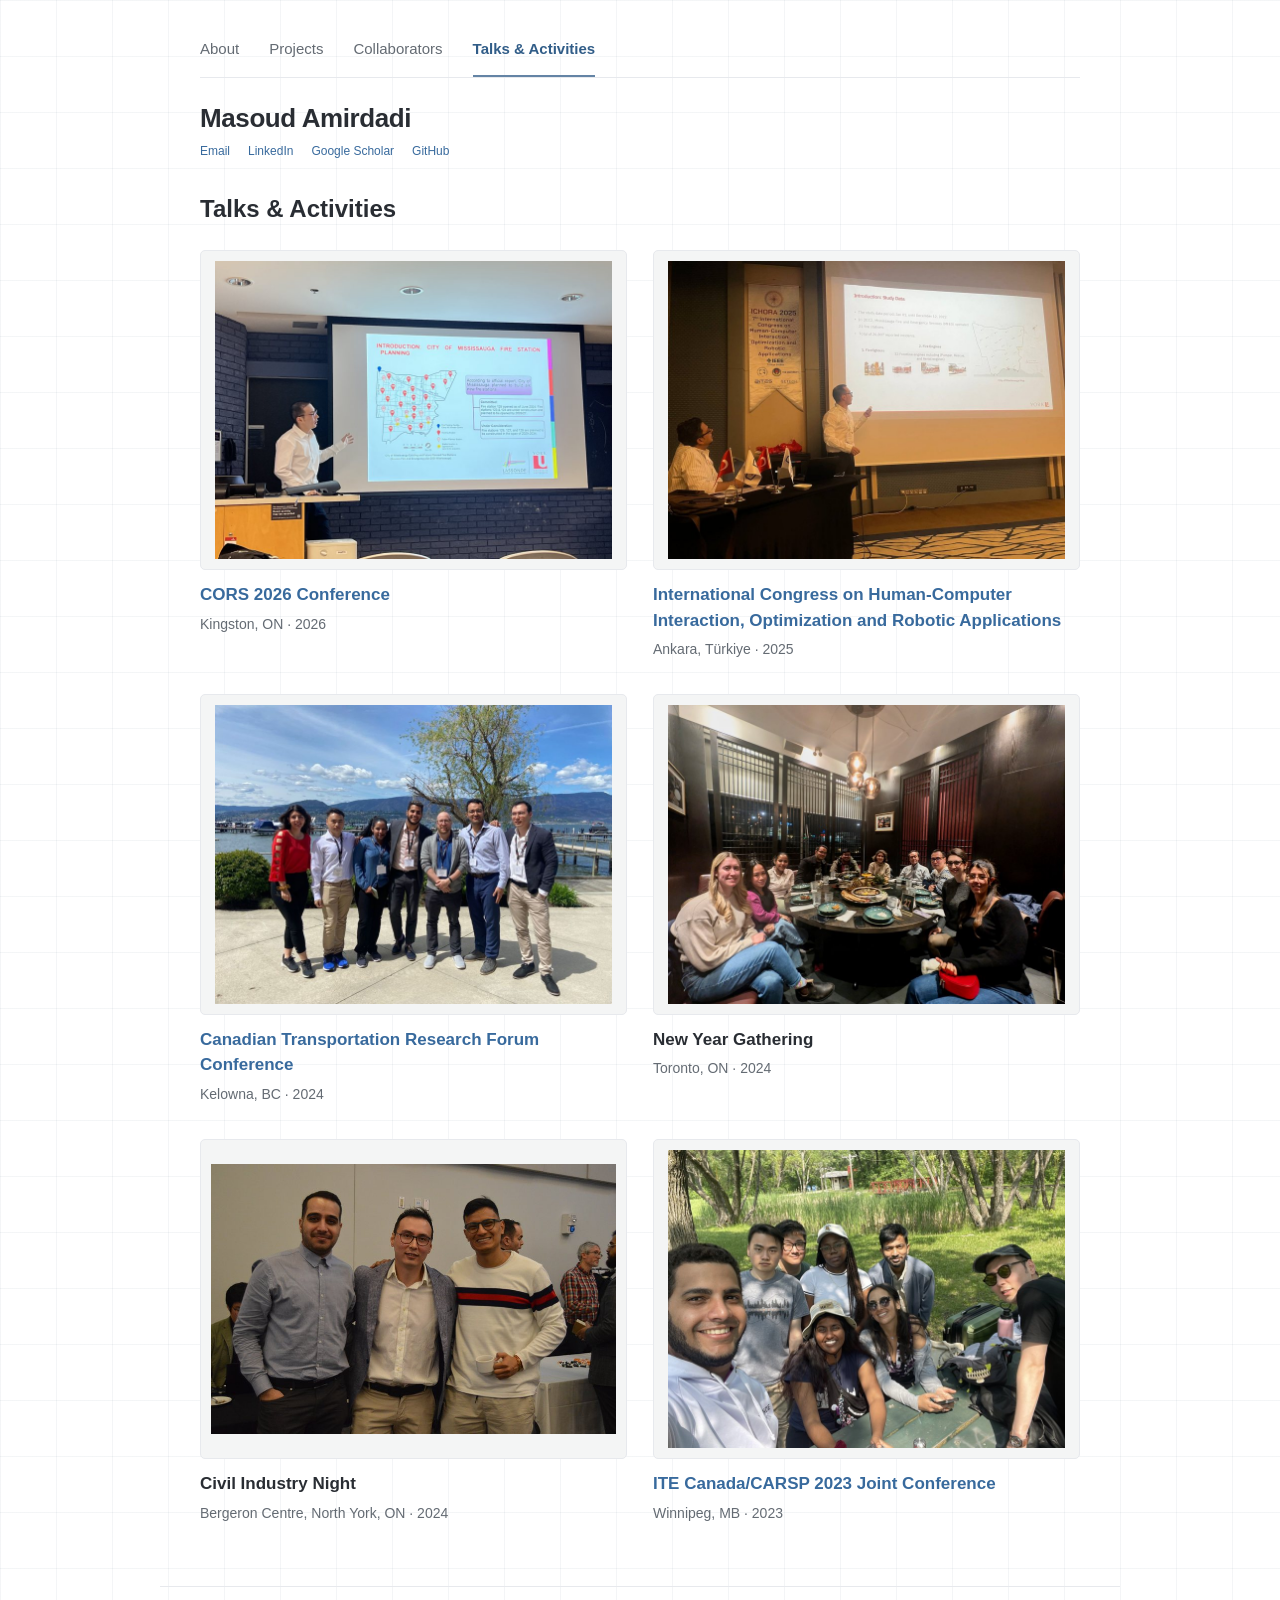
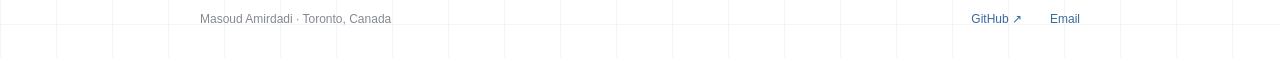
==== activities.html @ 8526d879 "Link CORS and ICHORA activities to conference websites" ====
<!doctype html><html lang="en"><head><meta charset="utf-8"><meta name="viewport" content="width=device-width, initial-scale=1"><meta name="description" content="Masoud Amirdadi's research in operations research and transportation."><title>Talks &amp; Activities | Masoud Amirdadi</title><link rel="icon" href="assets/favicon.svg" type="image/svg+xml"><meta name="theme-color" content="#315d88"><link rel="stylesheet" href="style.css?v=media-2"></head><body class="home subpage"><a class="skip" href="#main">Skip to content</a><main id="main"><nav class="page-tabs" aria-label="Main navigation"><a href="index.html">About</a><a href="projects.html">Projects</a><a href="collaborators.html">Collaborators</a><a href="activities.html" aria-current="page">Talks &amp; Activities</a></nav><section class="profile"><div class="profile-details"><h1>Masoud Amirdadi</h1><div class="profile-links"><a href="mailto:masoud92@yorku.ca">Email</a><a href="https://www.linkedin.com/in/masoud-amirdadi-058742201/">LinkedIn</a><a href="https://scholar.google.com/citations?user=JSS_i_AAAAAJ&amp;hl=en">Google Scholar</a><a href="https://github.com/Masoud-Amirdadi">GitHub</a></div></div></section><section class="activities"><h2>Talks &amp; Activities</h2><div class="activity-grid"><figure class="activity-card"><a class="gallery-photo" href="assets/activities/cors-2026.jpg" data-caption="CORS 2026 Conference · Kingston, ON · 2026" aria-label="Enlarge photo: CORS 2026 Conference · Kingston, ON · 2026"><img src="assets/activities/cors-2026-thumb.jpg" alt="Presentation on Mississauga fire-station planning at CORS 2026 in Kingston" loading="lazy"></a><figcaption><h3><a href="https://site.pheedloop.com/event/cors2026/home">CORS 2026 Conference</a></h3><p>Kingston, ON · 2026</p></figcaption></figure><figure class="activity-card"><a class="gallery-photo" href="assets/activities/ankara-2025.jpg?v=presentation" data-caption="International Congress on Human-Computer Interaction, Optimization and Robotic Applications · Ankara, Türkiye · 2025" aria-label="Enlarge photo: International Congress on Human-Computer Interaction, Optimization and Robotic Applications · Ankara, Türkiye · 2025"><img src="assets/activities/ankara-2025-thumb.jpg?v=presentation" alt="Presenting fire emergency response research at ICHORA 2025 in Ankara" loading="lazy"></a><figcaption><h3><a href="https://ichoracongress.com/">International Congress on Human-Computer Interaction, Optimization and Robotic Applications</a></h3><p>Ankara, Türkiye · 2025</p></figcaption></figure><figure class="activity-card"><a class="gallery-photo" href="assets/activities/ctrf-2024.jpg" data-caption="Canadian Transportation Research Forum Conference · Kelowna, BC · 2024" aria-label="Enlarge photo: Canadian Transportation Research Forum Conference · Kelowna, BC · 2024"><img src="assets/activities/ctrf-2024-thumb.jpg" alt="Group photograph at Canadian Transportation Research Forum Conference · Kelowna, BC · 2024" loading="lazy"></a><figcaption><h3><a href="https://www.linkedin.com/company/ctrf-grtc/">Canadian Transportation Research Forum Conference</a></h3><p>Kelowna, BC · 2024</p></figcaption></figure><figure class="activity-card"><a class="gallery-photo" href="assets/activities/holiday-2024.jpg" data-caption="New Year Gathering · Toronto, ON · 2024" aria-label="Enlarge photo: New Year Gathering · Toronto, ON · 2024"><img src="assets/activities/holiday-2024-thumb.jpg" alt="Group photograph at New Year Gathering · Toronto, ON · 2024" loading="lazy"></a><figcaption><h3>New Year Gathering</h3><p>Toronto, ON · 2024</p></figcaption></figure><figure class="activity-card"><a class="gallery-photo" href="assets/activities/civil-industry-2024.jpg" data-caption="Civil Industry Night · Bergeron Centre, North York, ON · 2024" aria-label="Enlarge photo: Civil Industry Night · Bergeron Centre, North York, ON · 2024"><img src="assets/activities/civil-industry-2024-thumb.jpg" alt="Group photograph at Civil Industry Night · Bergeron Centre, North York, ON · 2024" loading="lazy"></a><figcaption><h3>Civil Industry Night</h3><p>Bergeron Centre, North York, ON · 2024</p></figcaption></figure><figure class="activity-card"><a class="gallery-photo" href="assets/activities/winnipeg-conference.jpg" data-caption="ITE Canada/CARSP 2023 Joint Conference · Winnipeg, MB · 2023" aria-label="Enlarge photo: ITE Canada/CARSP 2023 Joint Conference · Winnipeg, MB · 2023"><img src="assets/activities/winnipeg-conference-thumb.jpg" alt="Group photograph at ITE Canada/CARSP 2023 Joint Conference · Winnipeg, MB · 2023" loading="lazy"></a><figcaption><h3><a href="https://carsp.ca/en/events-and-training/conference/past-conferences/ite-canada-carsp-2023-joint-conference/">ITE Canada/CARSP 2023 Joint Conference</a></h3><p>Winnipeg, MB · 2023</p></figcaption></figure></div></section><dialog class="photo-viewer" aria-labelledby="photo-caption"><button type="button" class="photo-close" aria-label="Close photo">Close ×</button><img alt=""><p id="photo-caption"></p></dialog></main><footer><span>Masoud Amirdadi · Toronto, Canada</span><a href="https://github.com/Masoud-Amirdadi">GitHub ↗</a><a href="mailto:masoud92@yorku.ca">Email</a></footer><script src="script.js?v=media-2"></script></body></html>
---- style.css ----
:root{--paper:#f8f7f2;--ink:#213d37;--muted:#63716a;--line:#d8ded5;--accent:#b4c9a5}*{box-sizing:border-box}html{scroll-behavior:smooth;scroll-padding-top:28px}body{margin:0;background:var(--paper);color:var(--ink);font-family:'DM Sans',Arial,sans-serif;font-size:16px;line-height:1.65}a{color:inherit;text-decoration:none}a:hover{text-decoration:underline}button{font:inherit;cursor:pointer}header,main,footer{max-width:1280px;margin:auto;padding-left:64px;padding-right:64px}header{height:110px;display:flex;align-items:center;justify-content:space-between;border-bottom:1px solid var(--line)}.brand{display:flex;align-items:center;gap:16px;font-weight:700;font-size:23px;letter-spacing:-1px}.brand span{font-size:14px;letter-spacing:0;font-weight:500;border-left:1px solid var(--line);padding-left:16px}nav{display:flex;gap:29px;font-size:13px}.hero{padding:78px 0 60px}.eyebrow{font-size:11px;letter-spacing:1.7px;font-weight:600;text-transform:uppercase}.dot{display:inline-block;width:7px;height:7px;border-radius:50%;background:#738e66;margin-right:9px}h1,h2,h3,p{margin-top:0}h1,h2{font-family:'Libre Caslon Display',Georgia,serif;font-weight:400;line-height:1.08;letter-spacing:-1.7px}h1{font-size:clamp(50px,6.5vw,85px);margin:26px 0 28px}em{font-style:normal;color:#738268}.hero-bottom{display:flex;align-items:center;justify-content:space-between;gap:50px}.hero-bottom p{max-width:600px;color:var(--muted);font-size:17px;margin:0}.button{display:inline-flex;align-items:center;justify-content:space-between;gap:35px;border:0;background:var(--ink);color:white;padding:14px 22px;font-size:13px;white-space:nowrap}.button:hover{background:#39594d;text-decoration:none}.hero-note{font-size:11px;margin-top:35px;color:var(--muted)}section{scroll-margin-top:30px}.section-heading{display:flex;align-items:center;justify-content:space-between;border-top:1px solid var(--line);padding-top:30px;margin:20px 0 28px;gap:20px}.section-heading h2{font-size:34px;margin:0}.section-heading>span{font-size:9px;letter-spacing:1.5px}.section-heading>a{font-size:12px}.projects{display:grid;grid-template-columns:1fr 1fr;gap:36px 28px}.project-card:hover{text-decoration:none}.art{position:relative;height:265px;overflow:hidden;background:#e5e9de;transition:transform .25s}.project-card:hover .art{transform:translateY(-4px)}.index{position:absolute;top:19px;left:22px;font-size:9px;letter-spacing:1.4px;z-index:2}.art svg{width:100%;height:100%;padding-top:26px}.card-title{display:flex;align-items:center;justify-content:space-between;margin-top:18px}.card-title h3{font-size:20px;font-weight:500;margin:0}.card-title span{font-size:23px}.project-card>p{font-size:13px;color:var(--muted);margin:5px 0 0}.emergency .art,.demo.emergency{background:#e3ebe6}.reverse .art,.demo.reverse{background:#eee7d9}.transport .art,.demo.transport{background:#213e38;color:#e4eddd}svg text{fill:#4f6559;font:11px 'DM Sans',Arial,sans-serif;letter-spacing:1px}.links{stroke:#77927c;stroke-width:2;fill:none;stroke-dasharray:5 5}.node{fill:#f8f7f2;stroke:#55765a;stroke-width:3}.streets{stroke:#b9c9bc;fill:none}.water{fill:#bccfce}.coverage{fill:#8da88844;stroke:#718f6b;stroke-width:1.5}.stations{fill:#315944;stroke:#fff;stroke-width:3}.approach-band{margin:80px 0;padding:45px;background:#e9ece2;display:grid;grid-template-columns:1.5fr 1fr;gap:24px 60px}.approach-band .eyebrow{grid-column:1/-1}.approach-band h2{font-size:44px;margin:0}.approach-band p{align-self:end;color:var(--muted);font-size:15px;margin:0}.publication{display:grid;grid-template-columns:60px 1fr 130px;gap:25px;padding:24px 0;border-bottom:1px solid var(--line)}.publication>span,.publication>a{font-size:12px}.publication h3{font-size:16px;font-weight:500;line-height:1.5;margin:0 0 6px}.publication p{font-size:12px;color:var(--muted);margin:0}.about{display:grid;grid-template-columns:1fr 1fr;gap:70px;padding:85px 0}.about h2{font-size:41px;margin-top:20px}.about p{font-size:15px;color:var(--muted)}.text-link{display:inline-block;border-bottom:1px solid #899a87;margin:10px 22px 10px 0;font-size:13px}footer{border-top:1px solid var(--line);padding-top:25px;padding-bottom:30px;display:flex;gap:28px;font-size:11px;color:var(--muted)}footer span{margin-right:auto}.project-hero{padding:45px 0 60px;border-bottom:1px solid var(--line)}.back{font-size:12px;display:inline-block;margin-bottom:40px}.project-hero h1{font-size:70px}.question{max-width:750px;font-size:23px;color:var(--muted);margin-bottom:0}.project-layout{display:grid;grid-template-columns:210px 1fr;gap:60px;padding:55px 0}.project-layout aside{position:sticky;top:30px;align-self:start;display:flex;flex-direction:column;gap:17px;font-size:12px}.project-layout section{margin-bottom:48px}.project-layout h2{font-size:37px}.project-layout p{color:var(--muted);max-width:760px}.studies{display:grid;grid-template-columns:1fr 1fr;gap:25px;margin-top:26px}.studies article{border-top:2px solid #a4b397;padding-top:20px}.studies h3{font-size:17px}.studies p{font-size:14px}.demo{background:#e5e9de;padding:25px}.demo svg{width:100%;max-height:330px}.caption,.video-note{font-size:12px;margin:13px 0}.caption{font-style:italic}.demo .video-note{color:#cad5ca}.next-project{display:flex;justify-content:space-between;padding:30px 0 50px;border-top:1px solid var(--line);font-size:13px}.next-project span{font-size:22px}.road{height:260px;position:relative;overflow:hidden;padding-top:75px}.lane{height:50px;border-top:1px solid #82998c;border-bottom:1px dashed #82998c;position:relative;transform:rotate(-12deg) scale(1.15)}.lane.reverse{border-top:0;border-bottom:1px solid #82998c}.lane i{display:block;width:19px;height:9px;position:absolute;top:18px;left:-30px;background:#c5d7a6;border-radius:2px;animation:drive 9s linear infinite;animation-delay:calc(var(--i) * -1.35s)}.lane.reverse i{background:#8cbdb2;animation-direction:reverse}.sensor{position:absolute;right:22%;top:22px;font-size:9px;letter-spacing:2px}.scan{position:absolute;width:140px;height:140px;border:1px solid #acc8a04d;border-radius:50%;right:14%;top:35px;box-shadow:0 0 0 27px #acc8a00c,0 0 0 55px #acc8a008}.paused .lane i{animation-play-state:paused}@keyframes drive{to{left:110%}}.skip{position:absolute;left:15px;top:-80px;background:white;padding:10px;z-index:9}.skip:focus{top:10px}:focus-visible{outline:3px solid #b1803b;outline-offset:5px}video{width:100%}@media(prefers-reduced-motion:reduce){html{scroll-behavior:auto}.lane i{animation-play-state:paused}.art{transition:none}}@media(max-width:800px){header,main,footer{padding-left:25px;padding-right:25px}header{height:auto;min-height:100px;flex-wrap:wrap;padding-top:18px;padding-bottom:18px;gap:15px}nav{gap:20px}.hero{padding-top:48px}.hero-bottom{display:block}.hero-bottom .button{margin-top:25px}.section-heading{align-items:start}.section-heading>span{display:none}.art{height:210px}.card-title h3{font-size:18px}.approach-band{padding:30px;gap:25px;grid-template-columns:1fr}.approach-band h2{font-size:37px}.about{gap:30px}.project-layout{grid-template-columns:1fr;gap:30px}.project-layout aside{position:static;flex-direction:row;flex-wrap:wrap}.project-hero h1{font-size:54px}.publication{grid-template-columns:45px 1fr}.publication>a{grid-column:2}.next-project{gap:20px}.next-project span{font-size:17px}}@media(max-width:520px){.projects,.about,.studies{grid-template-columns:1fr}.art{height:250px}.hero h1{font-size:49px}.section-heading h2{font-size:29px}.section-heading{flex-wrap:wrap}.about{padding:55px 0}.about h2{font-size:36px}.project-hero h1{font-size:46px}.question{font-size:20px}footer{flex-wrap:wrap;gap:15px}footer span{flex-basis:100%}.next-project{flex-direction:column}.brand span{font-size:13px}}

/* Quiet academic theme: white with a faint geometric grid. */
:root{--paper:#fff;--ink:#292d33;--muted:#646b73;--line:#e7e9ed;--accent:#456c9e}
body{background-color:#fff;background-image:linear-gradient(rgba(106,125,146,.075) 1px,transparent 1px),linear-gradient(90deg,rgba(106,125,146,.075) 1px,transparent 1px);background-size:56px 56px;font-family:Arial,Helvetica,sans-serif;font-size:16px;line-height:1.8;color:var(--ink)}
header,main,footer{max-width:960px;padding-left:40px;padding-right:40px}
main{min-height:65vh}h1,h2,h3{font-family:Arial,Helvetica,sans-serif;letter-spacing:normal;color:var(--ink)}h1{font-weight:700}h2{font-weight:600}a{color:#386a9d}a:hover{color:#254b72}em{color:inherit}header{height:90px}.brand{font-size:17px;font-weight:600;letter-spacing:0;color:var(--ink)}nav{font-size:13px;gap:24px}
.profile{padding:75px 0 27px}.profile h1{font-size:38px;line-height:1.25;margin:0 0 15px;letter-spacing:-1px}.position{font-size:17px;line-height:1.65;color:var(--muted);margin-bottom:18px}.profile-links{display:flex;gap:22px;font-size:14px}.tabs{display:flex;gap:30px;border-bottom:1px solid var(--line);margin:12px 0 30px}.tabs button{background:transparent;color:var(--muted);border:0;border-bottom:2px solid transparent;padding:11px 0;font-size:15px}.tabs button[aria-selected=true]{border-color:#386a9d;color:#386a9d;font-weight:600}.tabs button:hover{color:#386a9d}[hidden]{display:none!important}[role=tabpanel]{min-height:310px;margin-bottom:55px;outline-offset:7px}.intro h2{font-size:24px;margin-bottom:23px}.intro p{font-size:16px;margin:0 0 21px;max-width:820px;color:#424951}.section-heading{border:0;padding:0;margin:0 0 25px}.section-heading h2{font-size:24px;line-height:1.4}.projects{display:flex;flex-direction:column;gap:0}.project-card{display:grid;grid-template-columns:190px 1fr;column-gap:26px;padding:23px 0;border-bottom:1px solid var(--line);align-content:center}.project-card:first-child{padding-top:0}.project-card .art{grid-row:1/3;height:115px;border-radius:3px;background:#f0f3f4}.project-card:hover .art{transform:none}.project-card .index{display:none}.project-card .art svg{padding:0}.card-title{margin:8px 0 0;align-self:end}.card-title h3{font-size:18px;color:#386a9d;font-weight:600}.card-title>span{display:none}.project-card>p{font-size:14px;margin:5px 0 10px;align-self:start}.transport .art{background:#eaf0f2;color:#485f6d}.project-card .road{height:115px;padding-top:30px}.project-card .lane{height:27px}.project-card .lane i{top:10px;background:#587e99;height:6px;animation-play-state:paused}.project-card .sensor{display:none}.project-card .scan{width:65px;height:65px;top:14px;border-color:#9cacb455}.publication{grid-template-columns:48px 1fr 110px;gap:20px}.publication h3{font-size:15px}.publication p{font-size:13px}.publication>a{font-size:11px}.project-hero{padding:32px 0}.project-hero h1{font-size:38px;line-height:1.2}.project-hero .eyebrow{font-size:10px;letter-spacing:.8px;color:var(--muted)}.question{font-size:20px}.back{margin-bottom:25px}.project-layout{grid-template-columns:155px 1fr;gap:35px;padding:36px 0}.project-layout h2{font-size:25px}.project-layout p{font-size:15px}.project-layout aside{font-size:11px}.studies{grid-template-columns:1fr;gap:15px}.studies article{border-top:1px solid var(--line)}.studies h3{font-size:17px}.demo{background:#f1f4f4}.demo.emergency{background:#edf2f3}.demo.reverse{background:#f4f3ef}.demo.transport{background:#35434d}.button{background:#426b8b;border-radius:3px;padding:10px 16px}.button:hover{background:#345873;color:white}.text-link{border:0}.next-project span{font-size:17px}.next-project{padding-bottom:30px}footer{font-size:12px;padding-top:22px;padding-bottom:28px}footer span{color:#858a90}.home footer{margin-top:25px}:focus-visible{outline:2px solid #386a9d;outline-offset:5px}
@media(max-width:700px){header,main,footer{padding-left:24px;padding-right:24px}.profile{padding-top:42px}.profile h1{font-size:31px}.project-layout{grid-template-columns:1fr}.project-layout aside{flex-direction:row;position:static;flex-wrap:wrap}.project-hero h1{font-size:33px}.project-card{grid-template-columns:135px 1fr;column-gap:18px}.project-card .art{height:105px}.card-title h3{font-size:16px}.project-card>p{font-size:12px}.publication{grid-template-columns:40px 1fr}.publication>a{grid-column:2}.tabs{gap:26px}.section-heading{align-items:center}.section-heading h2{font-size:22px}.section-heading>a{font-size:11px}.position{font-size:15px}}
@media(max-width:430px){.project-card{grid-template-columns:1fr}.project-card .art{display:none}.card-title{margin-top:0}.project-card>p{margin-bottom:0;font-size:14px}.profile h1{font-size:29px}.intro p{font-size:15px}.tabs button{font-size:14px}header{gap:10px}nav{gap:16px}.project-hero h1{font-size:30px}}
/* Project visuals on the left, concise explanations on the right. */
.home .intro{margin:12px 0 48px}
.home #projects,.home #publications{padding-top:30px;border-top:1px solid var(--line);margin-bottom:55px}
.profile-links{flex-wrap:wrap;gap:10px 22px}
.home .projects{display:flex;flex-direction:column;gap:0}
.home .project-card{display:grid;grid-template-columns:240px minmax(0,1fr);align-items:center;gap:28px;padding:25px 0;border-bottom:1px solid var(--line)}
.home .project-card:first-child{padding-top:0}
.home .project-card .art{display:block;grid-row:auto;height:150px;border-radius:3px}
.project-caption h3{font-size:19px;line-height:1.4;color:#386a9d;margin:0 0 5px;font-weight:600}
.project-caption p{font-size:14px;line-height:1.65;color:var(--muted);margin:8px 0 0}
.project-caption .project-subtitle{font-size:12px;color:#727a83;margin:0 0 8px}
.home .project-card .road{height:150px;padding-top:45px}
.home .project-card .lane{height:31px}
.home .project-card .lane i{top:12px}
.home .project-card .scan{width:78px;height:78px;top:22px}
.eyebrow{text-transform:none;letter-spacing:.4px}
.intro a{text-decoration:underline;text-underline-offset:3px}
@media(max-width:650px){.home .project-card{grid-template-columns:150px minmax(0,1fr);gap:20px}.home .project-card .art{height:120px}.project-caption h3{font-size:17px}.project-caption p{font-size:13px}}
@media(max-width:480px){.home .project-card{grid-template-columns:105px minmax(0,1fr);gap:15px;align-items:start}.home .project-card .art{height:90px}.home .project-card .road{height:90px;padding-top:22px}.home .intro{margin-bottom:35px}.project-caption h3{font-size:16px}.project-caption .project-subtitle{font-size:11px}}
.healthcare-illustration{display:block;width:100%;height:auto;object-fit:contain}
.home .project-card.healthcare .art{height:auto;aspect-ratio:3/2;background:white}
.home .project-card.healthcare .art img{height:100%}
.demo.healthcare{background:white;padding:0}
.demo.healthcare .healthcare-illustration{border:1px solid var(--line);border-radius:3px}
.healthcare-previews{display:grid;gap:5px;width:100%}
.healthcare-previews img{display:block;width:100%;height:auto!important;border:1px solid var(--line)}
.home .project-card.healthcare .art{aspect-ratio:auto;height:auto}
.study-animation{margin:0 0 30px}
.study-animation>img{display:block;width:100%;height:auto;border:1px solid var(--line);border-radius:5px}
.study-animation figcaption{display:flex;flex-wrap:wrap;align-items:center;gap:12px;font-size:12px;margin-top:10px}
.study-animation figcaption span{flex:1 1 100%;font-weight:600;font-size:15px}
.gif-toggle{background:white;border:1px solid #b8c8d3;border-radius:4px;color:var(--ink);padding:6px 12px;font-size:12px}
/* Two healthcare studies, each with its explanation beneath the animation. */
.healthcare-feature{padding:0 0 28px;border-bottom:1px solid var(--line)}
.healthcare-feature>h3{font-size:24px;margin:0 0 24px}
.healthcare-study-grid{display:grid;grid-template-columns:repeat(2,minmax(0,1fr));gap:30px}
.healthcare-study{min-width:0}
.healthcare-study .study-animation{margin:0 0 20px}
.study-explanation p{font-size:14px;line-height:1.75;color:var(--muted);margin:0 0 16px}
.study-explanation .study-question{font-size:16px;line-height:1.5;color:var(--ink)}
.study-explanation h4{font-size:14px;margin:20px 0 8px}
.study-explanation ul{margin:0;padding-left:20px;font-size:14px;line-height:1.8;color:var(--muted)}
.study-explanation li{margin-bottom:5px}
.project-layout .healthcare-study-grid{grid-template-columns:1fr}
@media(max-width:680px){.healthcare-study-grid{grid-template-columns:1fr;gap:35px}}
.transport-feature{padding:28px 0;border-bottom:1px solid var(--line)}
.transport-feature>h3{font-size:24px;margin:0 0 24px}
.transport-video{display:block;width:100%;height:auto;aspect-ratio:16/9;background:#09131f;border-radius:6px}
.transport-feature .study-explanation{margin-top:20px}
.demo.transport{padding:0;background:transparent}
.emergency-feature{padding:28px 0;border-bottom:1px solid var(--line)}
.emergency-feature>h3{font-size:24px;margin:0 0 24px}
.emergency-study-grid{display:grid;grid-template-columns:repeat(2,minmax(0,1fr));gap:30px}
.emergency-study{min-width:0}
.study-name{font-size:18px;margin:0 0 16px}
.emergency-study .study-animation,.map-preview{margin:0 0 20px}
.map-preview img{display:block;width:100%;height:auto;border:1px solid var(--line);border-radius:5px}
.map-preview figcaption{font-size:12px;margin-top:10px}
.demo.emergency{background:transparent;padding:0}
.project-layout .emergency-study-grid{grid-template-columns:1fr}
@media(max-width:680px){.emergency-study-grid{grid-template-columns:1fr;gap:35px}}
.reverse-feature{padding:28px 0;border-bottom:1px solid var(--line)}
.reverse-feature>h3{font-size:24px;margin:0 0 24px}
.reverse-study-grid{display:grid;grid-template-columns:repeat(2,minmax(0,1fr));gap:30px}
.reverse-study{min-width:0}
.reverse-study .study-animation{margin:0 0 20px}
.demo.reverse{background:transparent;padding:0}
.project-layout .reverse-study-grid{grid-template-columns:1fr}
@media(max-width:680px){.reverse-study-grid{grid-template-columns:1fr;gap:35px}}
.study-status{display:inline-block;margin:14px 0 8px;padding:5px 11px;border:1px solid var(--line);border-radius:4px;background:#f4f7f9;color:var(--muted);font-size:13px;font-weight:600}
/* Align paired study media, controls, and text starts. */
.healthcare-study-grid,.emergency-study-grid,.reverse-study-grid{align-items:start}
.study-name{min-height:50px;display:flex;align-items:flex-start;margin-bottom:16px}
.study-animation,.map-preview{width:100%;margin-left:0;margin-right:0}
.study-animation>img,.map-preview>a{display:block;width:100%;aspect-ratio:5/3;height:auto;box-sizing:border-box}
.map-preview>a{background:#eef3f7;border:1px solid var(--line);border-radius:5px;overflow:hidden}
.map-preview>a>img{height:100%;width:100%;object-fit:contain;border:0;border-radius:0}
.study-animation figcaption,.map-preview figcaption{min-height:34px;display:flex;align-items:center;margin-top:10px}
.healthcare-study .study-animation,.emergency-study .study-animation,.reverse-study .study-animation,.map-preview{margin-bottom:20px}
@media(max-width:680px){.study-name{min-height:0}}
/* Justify prose while keeping headings, labels, and controls aligned naturally. */
.intro p,.study-explanation p:not(.study-question){text-align:justify;text-justify:inter-word;hyphens:auto;overflow-wrap:break-word}

/* Research context below each project heading. */
.projects .project-context{margin:-8px 0 24px;color:var(--muted);font-size:14px;font-weight:400;text-align:left;}
.project-toggle{display:flex;align-items:center;justify-content:space-between;gap:16px;width:100%;padding:0;border:0;background:transparent;color:inherit;font:inherit;text-align:left;cursor:pointer}
.project-toggle-action{flex-shrink:0;font-size:13px;font-weight:400;color:var(--muted)}
.project-toggle:hover .project-toggle-action{color:var(--ink)}
.project-toggle:focus-visible{outline:2px solid currentColor;outline-offset:6px;border-radius:2px}
.project-content[hidden]{display:none!important}
@media(max-width:480px){.project-toggle{align-items:flex-start}.project-toggle-action{padding-top:5px;font-size:12px}}

/* Compact linked tool preview alongside the final introduction paragraph. */
.intro-tool{display:grid;grid-template-columns:minmax(0,1fr) 280px;gap:24px;align-items:start;margin-top:20px}
.intro .intro-tool>p{margin:0}
.intro-tool-preview{margin:0;min-width:0}
.intro-tool-preview>a{display:block;border:1px solid var(--line);border-radius:5px;overflow:hidden}
.intro-tool-preview img{display:block;width:100%;height:auto}
.intro-tool-preview figcaption{margin-top:7px;font-size:11px;line-height:1.5;color:var(--muted)}
@media(max-width:680px){.intro-tool{grid-template-columns:1fr;gap:14px}.intro-tool-preview{width:100%;max-width:360px}}



/* Portrait and identity share one compact header. */
.profile{display:flex;align-items:center;gap:28px}
.profile-portrait{flex:0 0 auto;width:130px;height:auto;border:1px solid var(--line);border-radius:6px}
.profile-details{min-width:0;flex:1}
@media(max-width:600px){.profile{gap:18px;align-items:flex-start}.profile-portrait{width:90px}.profile h1{font-size:26px}.profile-links{gap:9px 15px}}
@media(max-width:380px){.profile{gap:12px}.profile-portrait{width:72px}.profile h1{font-size:23px}}
.collaborators{margin:12px 0 60px}
.collaborators h2{font-size:24px;margin:0 0 18px}
.collaborators>p{font-size:16px;color:var(--muted);margin-bottom:28px}
.collaborator-list{list-style:none;margin:0;padding:0;display:grid;grid-template-columns:repeat(2,minmax(0,1fr));gap:0 32px}
.collaborator-list li{padding:22px 0;border-top:1px solid var(--line)}
.collaborator-list h3{font-size:18px;margin:0 0 10px}
.collaborator-list a{font-size:14px;text-decoration:underline;text-underline-offset:3px}
.profile-links a[aria-current="page"]{font-weight:600;text-decoration:underline;text-underline-offset:5px}
@media(max-width:600px){.collaborator-list{grid-template-columns:1fr}}
.collaborator-role{margin:0 0 12px;font-size:14px;color:var(--muted);line-height:1.5}
.activities{margin:12px 0 60px}
.activities>h2{font-size:24px;margin:0 0 28px}
.activity-grid{display:grid;grid-template-columns:repeat(2,minmax(0,1fr));gap:32px 26px}
.activity-card{margin:0;min-width:0}
.gallery-photo{display:flex;align-items:center;justify-content:center;aspect-ratio:4/3;overflow:hidden;border:1px solid var(--line);border-radius:5px;background:#f4f5f5;padding:10px;box-sizing:border-box}
.gallery-photo img{display:block;width:100%;height:100%;min-height:0;object-fit:contain;object-position:center}
.activity-card h3{font-size:17px;line-height:1.5;margin:12px 0 4px}
.activity-card figcaption p{font-size:14px;color:var(--muted);margin:0}
.photo-viewer{border:0;border-radius:6px;padding:16px;max-width:94vw;max-height:94vh;background:white;color:var(--ink)}
.photo-viewer::backdrop{background:rgba(15,24,32,.8)}
.photo-viewer img{display:block;width:80vw;height:68vh;max-width:1100px;max-height:68vh;margin:auto;object-fit:contain;object-position:center}
.photo-close{display:block;margin:0 0 12px auto;padding:7px 12px;border:1px solid var(--line);border-radius:4px;background:white;color:inherit;cursor:pointer}
.photo-viewer p{margin:12px 0 0;font-size:14px}
@media(max-width:600px){.activity-grid{grid-template-columns:1fr;gap:28px}}

/* Main page tabs sit above the identity block, separate from contact links. */
.page-tabs{display:flex;gap:30px;align-items:center;flex-wrap:wrap;padding:25px 0 0;margin:0;border-bottom:1px solid var(--line);font-size:15px}
.page-tabs a{padding:10px 0 13px;border-bottom:2px solid transparent;color:var(--muted);text-decoration:none}
.page-tabs a:hover{color:var(--accent)}
.page-tabs a[aria-current="page"]{color:var(--accent);border-bottom-color:var(--accent);font-weight:600}
.page-tabs+.profile{padding-top:34px}
@media(max-width:600px){.page-tabs{gap:8px 20px;font-size:14px;padding-top:16px}.page-tabs+.profile{padding-top:26px}}

.projects-overview{font-size:16px;color:var(--muted);line-height:1.8;margin:0 0 28px;text-align:justify;hyphens:auto}

/* Four project choices with one visible research panel. */
.project-tabs{display:grid;grid-template-columns:repeat(4,minmax(0,1fr));gap:10px;margin:0 0 24px}
.project-tabs button{padding:14px 12px;line-height:1.5;font-size:14px;font-weight:500;text-align:center;color:var(--muted);border:1px solid var(--line);border-radius:5px;background:#fff}
.project-tabs button:hover{border-color:var(--accent);color:var(--accent)}
.project-tabs button[aria-selected="true"]{background:#eef3f8;border-color:var(--accent);color:#254b72;font-weight:600}
.projects>[role="tabpanel"]{border-bottom:0;padding-top:12px;margin-bottom:20px}
@media(max-width:700px){.project-tabs{grid-template-columns:repeat(2,minmax(0,1fr))}}

.project-credit{font-size:12px;line-height:1.7;color:var(--muted);border-top:1px solid var(--line);padding-top:12px;margin:24px 0 0}

/* Subtle emphasis for navigation, preserving the quiet academic layout. */
.page-tabs a[aria-current="page"]{color:#315d88;border-bottom:2px solid #6484a5;font-weight:600}
.project-tabs button{border-color:#d8e0e8;background:#fff}
.project-tabs button[aria-selected="true"]{background:#f2f5f8;border-color:#8fa7bd;color:#315d88;box-shadow:none}

.study-animation>.study-video{display:block;width:100%;height:auto;aspect-ratio:5/3;border:1px solid var(--line);border-radius:5px;background:#f4f7f8}
.project-tab-number{display:block;font-size:11px;font-weight:400;letter-spacing:1px;margin-bottom:4px;color:var(--muted)}
@media(max-width:680px){.intro p,.study-explanation p:not(.study-question){text-align:left;text-justify:auto;hyphens:none}}
.home-research{margin:36px 0 55px;padding-top:28px;border-top:1px solid var(--line)}
.home-research>h2{font-size:24px;margin:0 0 24px}
.research-preview-grid{display:grid;grid-template-columns:repeat(2,minmax(0,1fr));gap:24px}
.research-preview{display:grid;grid-template-columns:130px minmax(0,1fr);gap:16px;align-items:start;padding:16px 0;border-top:1px solid var(--line);color:inherit}
.research-preview:hover{text-decoration:none;color:inherit}
.research-preview img{display:block;width:100%;height:auto;aspect-ratio:5/3;object-fit:contain;background:#f4f7f8;border:1px solid var(--line);border-radius:4px}
.research-preview h3{font-size:16px;line-height:1.4;margin:0 0 7px}
.research-preview p{font-size:13px;line-height:1.65;color:var(--muted);margin:0 0 9px;text-align:left}
.preview-link{font-size:12px;color:#386a9d}
.research-preview:hover .preview-link{text-decoration:underline}
@media(max-width:760px){.research-preview-grid{grid-template-columns:1fr;gap:8px}.research-preview{grid-template-columns:145px minmax(0,1fr)}}
@media(max-width:400px){.research-preview{grid-template-columns:105px minmax(0,1fr);gap:13px}}
.published-result{margin:24px 0;border-top:1px solid var(--line);padding-top:15px}
.published-result summary{cursor:pointer;font-size:14px;font-weight:600;color:#386a9d;padding:6px 0}
.published-result figure{margin:18px 0 0;max-width:600px}
.published-result img{display:block;width:100%;height:auto;border:1px solid var(--line);background:#fff}
.published-result figcaption{font-size:13px;line-height:1.7;margin-top:12px;color:var(--muted)}
.published-result figcaption p{margin:0 0 7px;text-align:left}
.subpage .profile{gap:18px;padding:24px 0 22px}
.subpage .profile-portrait{width:72px}
.subpage .profile h1{font-size:26px;margin-bottom:6px;letter-spacing:-.4px}
.subpage .position{font-size:13px;line-height:1.5;margin-bottom:8px}
.subpage .profile-links{font-size:12px;gap:8px 18px}
@media(max-width:480px){.subpage .profile{gap:14px;padding:20px 0}.subpage .profile-portrait{width:58px}.subpage .profile h1{font-size:22px}.subpage .position br{display:block}}

/* Slightly larger portrait on About. */
.home:not(.subpage) .profile-portrait{width:155px}
@media(max-width:600px){.home:not(.subpage) .profile-portrait{width:105px}}
@media(max-width:380px){.home:not(.subpage) .profile-portrait{width:80px}}
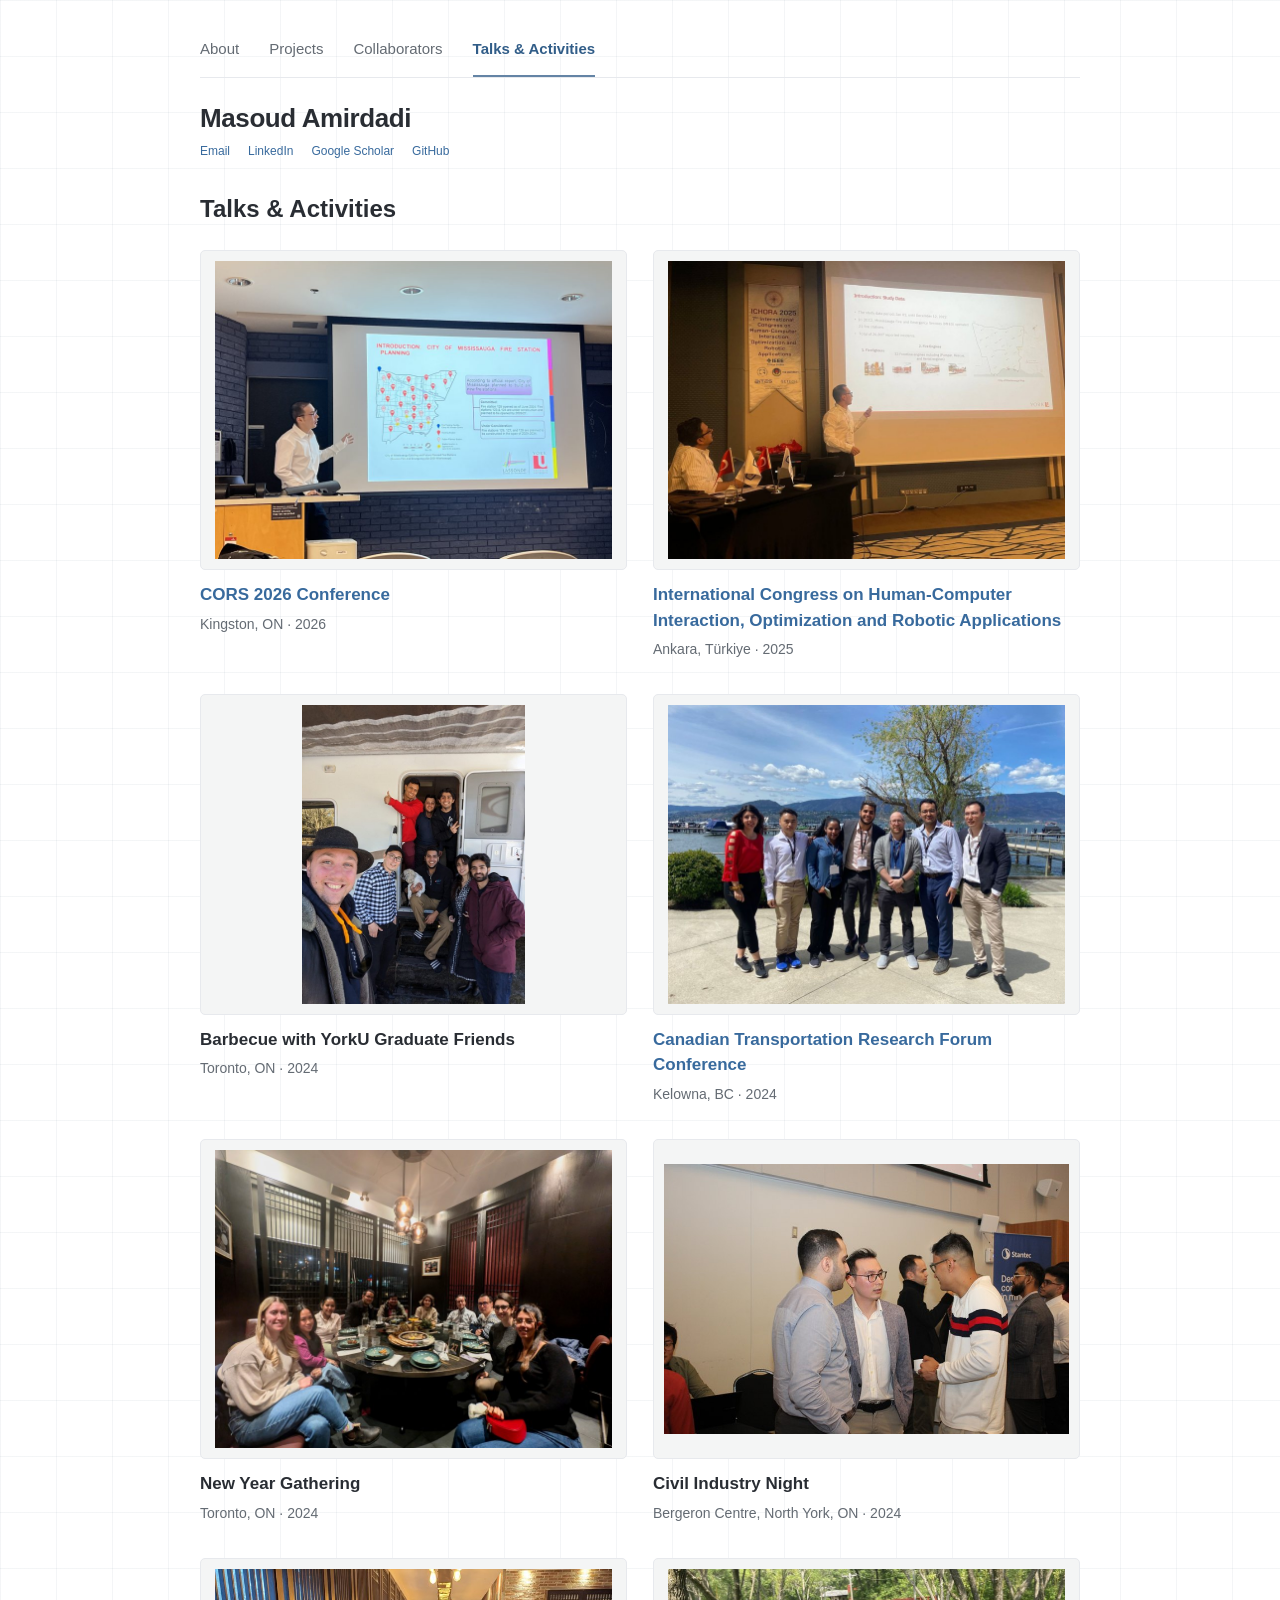
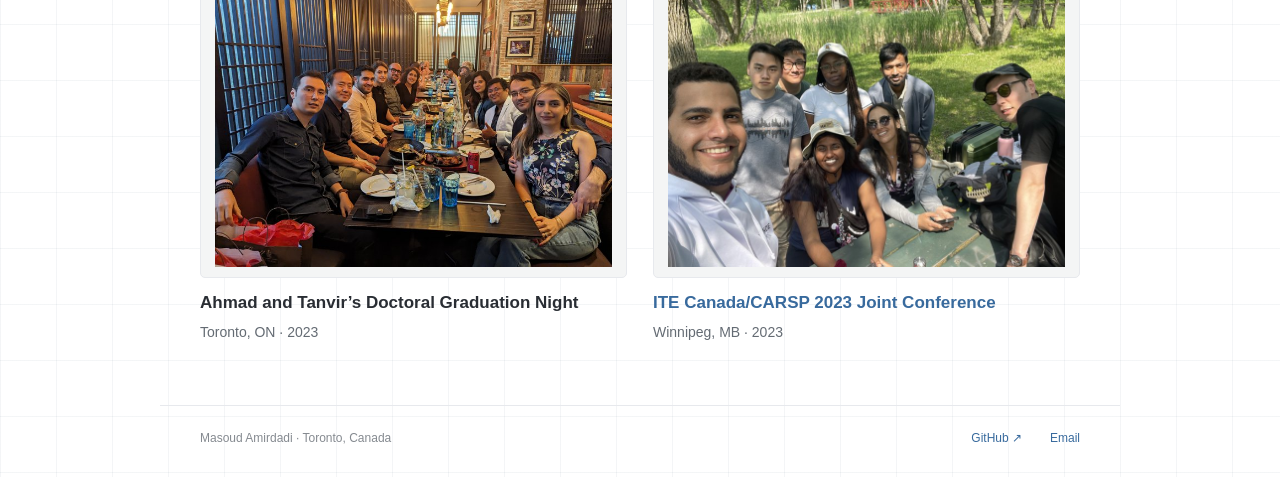
==== commit 01880771: "Add YorkU barbecue and doctoral graduation photos to activities" ====
--- a/activities.html
+++ b/activities.html
@@ -1 +1 @@
-<!doctype html><html lang="en"><head><meta charset="utf-8"><meta name="viewport" content="width=device-width, initial-scale=1"><meta name="description" content="Masoud Amirdadi's research in operations research and transportation."><title>Talks &amp; Activities | Masoud Amirdadi</title><link rel="icon" href="assets/favicon.svg" type="image/svg+xml"><meta name="theme-color" content="#315d88"><link rel="stylesheet" href="style.css?v=media-2"></head><body class="home subpage"><a class="skip" href="#main">Skip to content</a><main id="main"><nav class="page-tabs" aria-label="Main navigation"><a href="index.html">About</a><a href="projects.html">Projects</a><a href="collaborators.html">Collaborators</a><a href="activities.html" aria-current="page">Talks &amp; Activities</a></nav><section class="profile"><div class="profile-details"><h1>Masoud Amirdadi</h1><div class="profile-links"><a href="mailto:masoud92@yorku.ca">Email</a><a href="https://www.linkedin.com/in/masoud-amirdadi-058742201/">LinkedIn</a><a href="https://scholar.google.com/citations?user=JSS_i_AAAAAJ&amp;hl=en">Google Scholar</a><a href="https://github.com/Masoud-Amirdadi">GitHub</a></div></div></section><section class="activities"><h2>Talks &amp; Activities</h2><div class="activity-grid"><figure class="activity-card"><a class="gallery-photo" href="assets/activities/cors-2026.jpg" data-caption="CORS 2026 Conference · Kingston, ON · 2026" aria-label="Enlarge photo: CORS 2026 Conference · Kingston, ON · 2026"><img src="assets/activities/cors-2026-thumb.jpg" alt="Presentation on Mississauga fire-station planning at CORS 2026 in Kingston" loading="lazy"></a><figcaption><h3><a href="https://site.pheedloop.com/event/cors2026/home">CORS 2026 Conference</a></h3><p>Kingston, ON · 2026</p></figcaption></figure><figure class="activity-card"><a class="gallery-photo" href="assets/activities/ankara-2025.jpg?v=presentation" data-caption="International Congress on Human-Computer Interaction, Optimization and Robotic Applications · Ankara, Türkiye · 2025" aria-label="Enlarge photo: International Congress on Human-Computer Interaction, Optimization and Robotic Applications · Ankara, Türkiye · 2025"><img src="assets/activities/ankara-2025-thumb.jpg?v=presentation" alt="Presenting fire emergency response research at ICHORA 2025 in Ankara" loading="lazy"></a><figcaption><h3><a href="https://ichoracongress.com/">International Congress on Human-Computer Interaction, Optimization and Robotic Applications</a></h3><p>Ankara, Türkiye · 2025</p></figcaption></figure><figure class="activity-card"><a class="gallery-photo" href="assets/activities/ctrf-2024.jpg" data-caption="Canadian Transportation Research Forum Conference · Kelowna, BC · 2024" aria-label="Enlarge photo: Canadian Transportation Research Forum Conference · Kelowna, BC · 2024"><img src="assets/activities/ctrf-2024-thumb.jpg" alt="Group photograph at Canadian Transportation Research Forum Conference · Kelowna, BC · 2024" loading="lazy"></a><figcaption><h3><a href="https://www.linkedin.com/company/ctrf-grtc/">Canadian Transportation Research Forum Conference</a></h3><p>Kelowna, BC · 2024</p></figcaption></figure><figure class="activity-card"><a class="gallery-photo" href="assets/activities/holiday-2024.jpg" data-caption="New Year Gathering · Toronto, ON · 2024" aria-label="Enlarge photo: New Year Gathering · Toronto, ON · 2024"><img src="assets/activities/holiday-2024-thumb.jpg" alt="Group photograph at New Year Gathering · Toronto, ON · 2024" loading="lazy"></a><figcaption><h3>New Year Gathering</h3><p>Toronto, ON · 2024</p></figcaption></figure><figure class="activity-card"><a class="gallery-photo" href="assets/activities/civil-industry-2024.jpg" data-caption="Civil Industry Night · Bergeron Centre, North York, ON · 2024" aria-label="Enlarge photo: Civil Industry Night · Bergeron Centre, North York, ON · 2024"><img src="assets/activities/civil-industry-2024-thumb.jpg" alt="Group photograph at Civil Industry Night · Bergeron Centre, North York, ON · 2024" loading="lazy"></a><figcaption><h3>Civil Industry Night</h3><p>Bergeron Centre, North York, ON · 2024</p></figcaption></figure><figure class="activity-card"><a class="gallery-photo" href="assets/activities/winnipeg-conference.jpg" data-caption="ITE Canada/CARSP 2023 Joint Conference · Winnipeg, MB · 2023" aria-label="Enlarge photo: ITE Canada/CARSP 2023 Joint Conference · Winnipeg, MB · 2023"><img src="assets/activities/winnipeg-conference-thumb.jpg" alt="Group photograph at ITE Canada/CARSP 2023 Joint Conference · Winnipeg, MB · 2023" loading="lazy"></a><figcaption><h3><a href="https://carsp.ca/en/events-and-training/conference/past-conferences/ite-canada-carsp-2023-joint-conference/">ITE Canada/CARSP 2023 Joint Conference</a></h3><p>Winnipeg, MB · 2023</p></figcaption></figure></div></section><dialog class="photo-viewer" aria-labelledby="photo-caption"><button type="button" class="photo-close" aria-label="Close photo">Close ×</button><img alt=""><p id="photo-caption"></p></dialog></main><footer><span>Masoud Amirdadi · Toronto, Canada</span><a href="https://github.com/Masoud-Amirdadi">GitHub ↗</a><a href="mailto:masoud92@yorku.ca">Email</a></footer><script src="script.js?v=media-2"></script></body></html>+<!doctype html><html lang="en"><head><meta charset="utf-8"><meta name="viewport" content="width=device-width, initial-scale=1"><meta name="description" content="Masoud Amirdadi's research in operations research and transportation."><title>Talks &amp; Activities | Masoud Amirdadi</title><link rel="icon" href="assets/favicon.svg" type="image/svg+xml"><meta name="theme-color" content="#315d88"><link rel="stylesheet" href="style.css?v=media-2"></head><body class="home subpage"><a class="skip" href="#main">Skip to content</a><main id="main"><nav class="page-tabs" aria-label="Main navigation"><a href="index.html">About</a><a href="projects.html">Projects</a><a href="collaborators.html">Collaborators</a><a href="activities.html" aria-current="page">Talks &amp; Activities</a></nav><section class="profile"><div class="profile-details"><h1>Masoud Amirdadi</h1><div class="profile-links"><a href="mailto:masoud92@yorku.ca">Email</a><a href="https://www.linkedin.com/in/masoud-amirdadi-058742201/">LinkedIn</a><a href="https://scholar.google.com/citations?user=JSS_i_AAAAAJ&amp;hl=en">Google Scholar</a><a href="https://github.com/Masoud-Amirdadi">GitHub</a></div></div></section><section class="activities"><h2>Talks &amp; Activities</h2><div class="activity-grid"><figure class="activity-card"><a class="gallery-photo" href="assets/activities/cors-2026.jpg" data-caption="CORS 2026 Conference · Kingston, ON · 2026" aria-label="Enlarge photo: CORS 2026 Conference · Kingston, ON · 2026"><img src="assets/activities/cors-2026-thumb.jpg" alt="Presentation on Mississauga fire-station planning at CORS 2026 in Kingston" loading="lazy"></a><figcaption><h3><a href="https://site.pheedloop.com/event/cors2026/home">CORS 2026 Conference</a></h3><p>Kingston, ON · 2026</p></figcaption></figure><figure class="activity-card"><a class="gallery-photo" href="assets/activities/ankara-2025.jpg?v=presentation" data-caption="International Congress on Human-Computer Interaction, Optimization and Robotic Applications · Ankara, Türkiye · 2025" aria-label="Enlarge photo: International Congress on Human-Computer Interaction, Optimization and Robotic Applications · Ankara, Türkiye · 2025"><img src="assets/activities/ankara-2025-thumb.jpg?v=presentation" alt="Presenting fire emergency response research at ICHORA 2025 in Ankara" loading="lazy"></a><figcaption><h3><a href="https://ichoracongress.com/">International Congress on Human-Computer Interaction, Optimization and Robotic Applications</a></h3><p>Ankara, Türkiye · 2025</p></figcaption></figure><figure class="activity-card"><a class="gallery-photo" href="assets/activities/yorku-barbecue-2024.jpg" data-caption="Barbecue with YorkU Graduate Friends · Toronto, ON · 2024" aria-label="Enlarge photo: Barbecue with YorkU Graduate Friends · Toronto, ON · 2024"><img src="assets/activities/yorku-barbecue-2024-thumb.jpg" alt="Group photograph at Barbecue with YorkU Graduate Friends · Toronto, ON · 2024" loading="lazy"></a><figcaption><h3>Barbecue with YorkU Graduate Friends</h3><p>Toronto, ON · 2024</p></figcaption></figure><figure class="activity-card"><a class="gallery-photo" href="assets/activities/ctrf-2024.jpg" data-caption="Canadian Transportation Research Forum Conference · Kelowna, BC · 2024" aria-label="Enlarge photo: Canadian Transportation Research Forum Conference · Kelowna, BC · 2024"><img src="assets/activities/ctrf-2024-thumb.jpg" alt="Group photograph at Canadian Transportation Research Forum Conference · Kelowna, BC · 2024" loading="lazy"></a><figcaption><h3><a href="https://www.linkedin.com/company/ctrf-grtc/">Canadian Transportation Research Forum Conference</a></h3><p>Kelowna, BC · 2024</p></figcaption></figure><figure class="activity-card"><a class="gallery-photo" href="assets/activities/holiday-2024.jpg" data-caption="New Year Gathering · Toronto, ON · 2024" aria-label="Enlarge photo: New Year Gathering · Toronto, ON · 2024"><img src="assets/activities/holiday-2024-thumb.jpg" alt="Group photograph at New Year Gathering · Toronto, ON · 2024" loading="lazy"></a><figcaption><h3>New Year Gathering</h3><p>Toronto, ON · 2024</p></figcaption></figure><figure class="activity-card"><a class="gallery-photo" href="assets/activities/civil-industry-2024.jpg" data-caption="Civil Industry Night · Bergeron Centre, North York, ON · 2024" aria-label="Enlarge photo: Civil Industry Night · Bergeron Centre, North York, ON · 2024"><img src="assets/activities/civil-industry-2024-thumb.jpg" alt="Group photograph at Civil Industry Night · Bergeron Centre, North York, ON · 2024" loading="lazy"></a><figcaption><h3>Civil Industry Night</h3><p>Bergeron Centre, North York, ON · 2024</p></figcaption></figure><figure class="activity-card"><a class="gallery-photo" href="assets/activities/doctoral-graduation-2023.jpg" data-caption="Ahmad and Tanvir’s Doctoral Graduation Night · Toronto, ON · 2023" aria-label="Enlarge photo: Ahmad and Tanvir’s Doctoral Graduation Night · Toronto, ON · 2023"><img src="assets/activities/doctoral-graduation-2023-thumb.jpg" alt="Group photograph at Ahmad and Tanvir’s Doctoral Graduation Night · Toronto, ON · 2023" loading="lazy"></a><figcaption><h3>Ahmad and Tanvir’s Doctoral Graduation Night</h3><p>Toronto, ON · 2023</p></figcaption></figure><figure class="activity-card"><a class="gallery-photo" href="assets/activities/winnipeg-conference.jpg" data-caption="ITE Canada/CARSP 2023 Joint Conference · Winnipeg, MB · 2023" aria-label="Enlarge photo: ITE Canada/CARSP 2023 Joint Conference · Winnipeg, MB · 2023"><img src="assets/activities/winnipeg-conference-thumb.jpg" alt="Group photograph at ITE Canada/CARSP 2023 Joint Conference · Winnipeg, MB · 2023" loading="lazy"></a><figcaption><h3><a href="https://carsp.ca/en/events-and-training/conference/past-conferences/ite-canada-carsp-2023-joint-conference/">ITE Canada/CARSP 2023 Joint Conference</a></h3><p>Winnipeg, MB · 2023</p></figcaption></figure></div></section><dialog class="photo-viewer" aria-labelledby="photo-caption"><button type="button" class="photo-close" aria-label="Close photo">Close ×</button><img alt=""><p id="photo-caption"></p></dialog></main><footer><span>Masoud Amirdadi · Toronto, Canada</span><a href="https://github.com/Masoud-Amirdadi">GitHub ↗</a><a href="mailto:masoud92@yorku.ca">Email</a></footer><script src="script.js?v=media-2"></script></body></html>
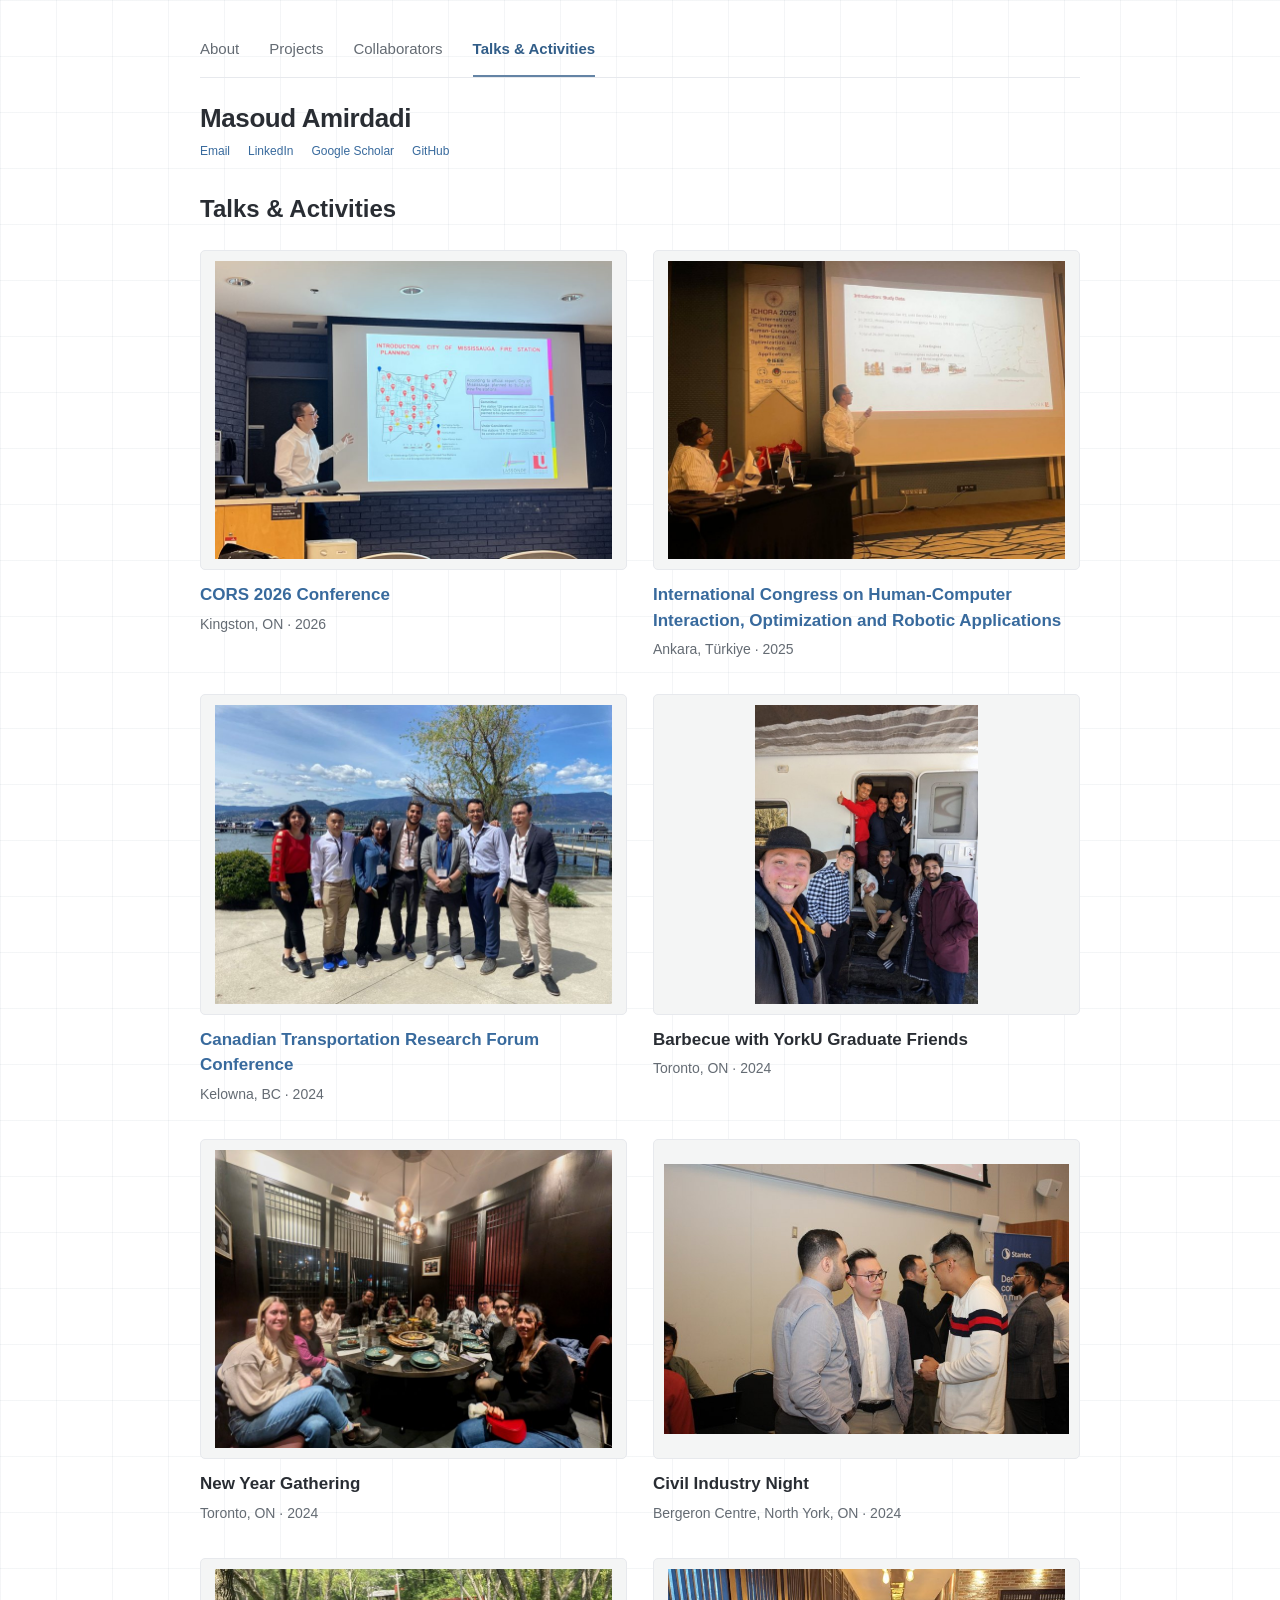
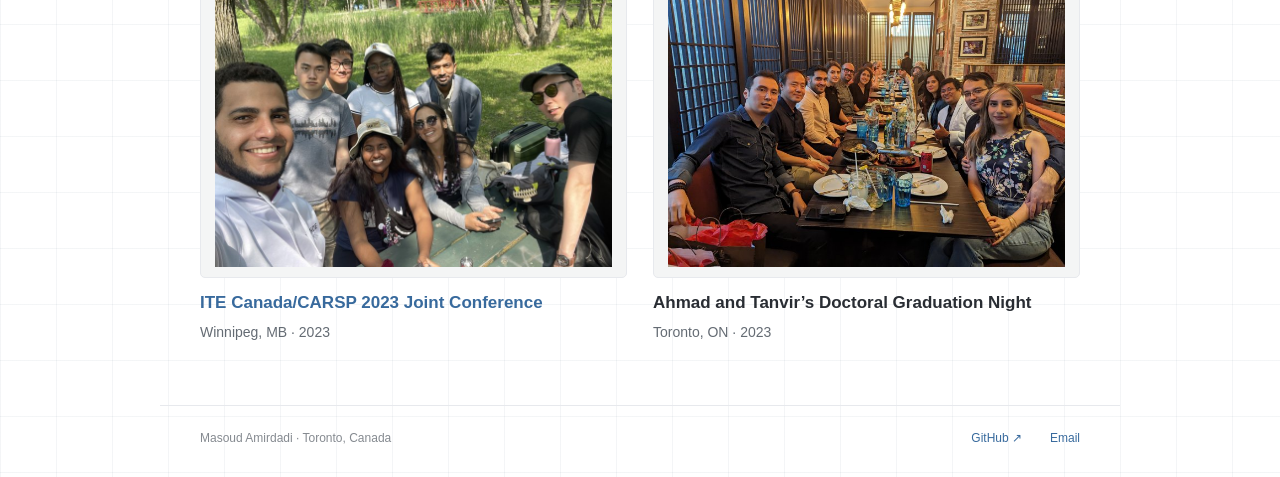
==== commit 1e05a7e1: "Correct activity order: CTRF before barbecue and graduation last" ====
--- a/activities.html
+++ b/activities.html
@@ -1 +1 @@
-<!doctype html><html lang="en"><head><meta charset="utf-8"><meta name="viewport" content="width=device-width, initial-scale=1"><meta name="description" content="Masoud Amirdadi's research in operations research and transportation."><title>Talks &amp; Activities | Masoud Amirdadi</title><link rel="icon" href="assets/favicon.svg" type="image/svg+xml"><meta name="theme-color" content="#315d88"><link rel="stylesheet" href="style.css?v=media-2"></head><body class="home subpage"><a class="skip" href="#main">Skip to content</a><main id="main"><nav class="page-tabs" aria-label="Main navigation"><a href="index.html">About</a><a href="projects.html">Projects</a><a href="collaborators.html">Collaborators</a><a href="activities.html" aria-current="page">Talks &amp; Activities</a></nav><section class="profile"><div class="profile-details"><h1>Masoud Amirdadi</h1><div class="profile-links"><a href="mailto:masoud92@yorku.ca">Email</a><a href="https://www.linkedin.com/in/masoud-amirdadi-058742201/">LinkedIn</a><a href="https://scholar.google.com/citations?user=JSS_i_AAAAAJ&amp;hl=en">Google Scholar</a><a href="https://github.com/Masoud-Amirdadi">GitHub</a></div></div></section><section class="activities"><h2>Talks &amp; Activities</h2><div class="activity-grid"><figure class="activity-card"><a class="gallery-photo" href="assets/activities/cors-2026.jpg" data-caption="CORS 2026 Conference · Kingston, ON · 2026" aria-label="Enlarge photo: CORS 2026 Conference · Kingston, ON · 2026"><img src="assets/activities/cors-2026-thumb.jpg" alt="Presentation on Mississauga fire-station planning at CORS 2026 in Kingston" loading="lazy"></a><figcaption><h3><a href="https://site.pheedloop.com/event/cors2026/home">CORS 2026 Conference</a></h3><p>Kingston, ON · 2026</p></figcaption></figure><figure class="activity-card"><a class="gallery-photo" href="assets/activities/ankara-2025.jpg?v=presentation" data-caption="International Congress on Human-Computer Interaction, Optimization and Robotic Applications · Ankara, Türkiye · 2025" aria-label="Enlarge photo: International Congress on Human-Computer Interaction, Optimization and Robotic Applications · Ankara, Türkiye · 2025"><img src="assets/activities/ankara-2025-thumb.jpg?v=presentation" alt="Presenting fire emergency response research at ICHORA 2025 in Ankara" loading="lazy"></a><figcaption><h3><a href="https://ichoracongress.com/">International Congress on Human-Computer Interaction, Optimization and Robotic Applications</a></h3><p>Ankara, Türkiye · 2025</p></figcaption></figure><figure class="activity-card"><a class="gallery-photo" href="assets/activities/yorku-barbecue-2024.jpg" data-caption="Barbecue with YorkU Graduate Friends · Toronto, ON · 2024" aria-label="Enlarge photo: Barbecue with YorkU Graduate Friends · Toronto, ON · 2024"><img src="assets/activities/yorku-barbecue-2024-thumb.jpg" alt="Group photograph at Barbecue with YorkU Graduate Friends · Toronto, ON · 2024" loading="lazy"></a><figcaption><h3>Barbecue with YorkU Graduate Friends</h3><p>Toronto, ON · 2024</p></figcaption></figure><figure class="activity-card"><a class="gallery-photo" href="assets/activities/ctrf-2024.jpg" data-caption="Canadian Transportation Research Forum Conference · Kelowna, BC · 2024" aria-label="Enlarge photo: Canadian Transportation Research Forum Conference · Kelowna, BC · 2024"><img src="assets/activities/ctrf-2024-thumb.jpg" alt="Group photograph at Canadian Transportation Research Forum Conference · Kelowna, BC · 2024" loading="lazy"></a><figcaption><h3><a href="https://www.linkedin.com/company/ctrf-grtc/">Canadian Transportation Research Forum Conference</a></h3><p>Kelowna, BC · 2024</p></figcaption></figure><figure class="activity-card"><a class="gallery-photo" href="assets/activities/holiday-2024.jpg" data-caption="New Year Gathering · Toronto, ON · 2024" aria-label="Enlarge photo: New Year Gathering · Toronto, ON · 2024"><img src="assets/activities/holiday-2024-thumb.jpg" alt="Group photograph at New Year Gathering · Toronto, ON · 2024" loading="lazy"></a><figcaption><h3>New Year Gathering</h3><p>Toronto, ON · 2024</p></figcaption></figure><figure class="activity-card"><a class="gallery-photo" href="assets/activities/civil-industry-2024.jpg" data-caption="Civil Industry Night · Bergeron Centre, North York, ON · 2024" aria-label="Enlarge photo: Civil Industry Night · Bergeron Centre, North York, ON · 2024"><img src="assets/activities/civil-industry-2024-thumb.jpg" alt="Group photograph at Civil Industry Night · Bergeron Centre, North York, ON · 2024" loading="lazy"></a><figcaption><h3>Civil Industry Night</h3><p>Bergeron Centre, North York, ON · 2024</p></figcaption></figure><figure class="activity-card"><a class="gallery-photo" href="assets/activities/doctoral-graduation-2023.jpg" data-caption="Ahmad and Tanvir’s Doctoral Graduation Night · Toronto, ON · 2023" aria-label="Enlarge photo: Ahmad and Tanvir’s Doctoral Graduation Night · Toronto, ON · 2023"><img src="assets/activities/doctoral-graduation-2023-thumb.jpg" alt="Group photograph at Ahmad and Tanvir’s Doctoral Graduation Night · Toronto, ON · 2023" loading="lazy"></a><figcaption><h3>Ahmad and Tanvir’s Doctoral Graduation Night</h3><p>Toronto, ON · 2023</p></figcaption></figure><figure class="activity-card"><a class="gallery-photo" href="assets/activities/winnipeg-conference.jpg" data-caption="ITE Canada/CARSP 2023 Joint Conference · Winnipeg, MB · 2023" aria-label="Enlarge photo: ITE Canada/CARSP 2023 Joint Conference · Winnipeg, MB · 2023"><img src="assets/activities/winnipeg-conference-thumb.jpg" alt="Group photograph at ITE Canada/CARSP 2023 Joint Conference · Winnipeg, MB · 2023" loading="lazy"></a><figcaption><h3><a href="https://carsp.ca/en/events-and-training/conference/past-conferences/ite-canada-carsp-2023-joint-conference/">ITE Canada/CARSP 2023 Joint Conference</a></h3><p>Winnipeg, MB · 2023</p></figcaption></figure></div></section><dialog class="photo-viewer" aria-labelledby="photo-caption"><button type="button" class="photo-close" aria-label="Close photo">Close ×</button><img alt=""><p id="photo-caption"></p></dialog></main><footer><span>Masoud Amirdadi · Toronto, Canada</span><a href="https://github.com/Masoud-Amirdadi">GitHub ↗</a><a href="mailto:masoud92@yorku.ca">Email</a></footer><script src="script.js?v=media-2"></script></body></html>+<!doctype html><html lang="en"><head><meta charset="utf-8"><meta name="viewport" content="width=device-width, initial-scale=1"><meta name="description" content="Masoud Amirdadi's research in operations research and transportation."><title>Talks &amp; Activities | Masoud Amirdadi</title><link rel="icon" href="assets/favicon.svg" type="image/svg+xml"><meta name="theme-color" content="#315d88"><link rel="stylesheet" href="style.css?v=media-2"></head><body class="home subpage"><a class="skip" href="#main">Skip to content</a><main id="main"><nav class="page-tabs" aria-label="Main navigation"><a href="index.html">About</a><a href="projects.html">Projects</a><a href="collaborators.html">Collaborators</a><a href="activities.html" aria-current="page">Talks &amp; Activities</a></nav><section class="profile"><div class="profile-details"><h1>Masoud Amirdadi</h1><div class="profile-links"><a href="mailto:masoud92@yorku.ca">Email</a><a href="https://www.linkedin.com/in/masoud-amirdadi-058742201/">LinkedIn</a><a href="https://scholar.google.com/citations?user=JSS_i_AAAAAJ&amp;hl=en">Google Scholar</a><a href="https://github.com/Masoud-Amirdadi">GitHub</a></div></div></section><section class="activities"><h2>Talks &amp; Activities</h2><div class="activity-grid"><figure class="activity-card"><a class="gallery-photo" href="assets/activities/cors-2026.jpg" data-caption="CORS 2026 Conference · Kingston, ON · 2026" aria-label="Enlarge photo: CORS 2026 Conference · Kingston, ON · 2026"><img src="assets/activities/cors-2026-thumb.jpg" alt="Presentation on Mississauga fire-station planning at CORS 2026 in Kingston" loading="lazy"></a><figcaption><h3><a href="https://site.pheedloop.com/event/cors2026/home">CORS 2026 Conference</a></h3><p>Kingston, ON · 2026</p></figcaption></figure><figure class="activity-card"><a class="gallery-photo" href="assets/activities/ankara-2025.jpg?v=presentation" data-caption="International Congress on Human-Computer Interaction, Optimization and Robotic Applications · Ankara, Türkiye · 2025" aria-label="Enlarge photo: International Congress on Human-Computer Interaction, Optimization and Robotic Applications · Ankara, Türkiye · 2025"><img src="assets/activities/ankara-2025-thumb.jpg?v=presentation" alt="Presenting fire emergency response research at ICHORA 2025 in Ankara" loading="lazy"></a><figcaption><h3><a href="https://ichoracongress.com/">International Congress on Human-Computer Interaction, Optimization and Robotic Applications</a></h3><p>Ankara, Türkiye · 2025</p></figcaption></figure><figure class="activity-card"><a class="gallery-photo" href="assets/activities/ctrf-2024.jpg" data-caption="Canadian Transportation Research Forum Conference · Kelowna, BC · 2024" aria-label="Enlarge photo: Canadian Transportation Research Forum Conference · Kelowna, BC · 2024"><img src="assets/activities/ctrf-2024-thumb.jpg" alt="Group photograph at Canadian Transportation Research Forum Conference · Kelowna, BC · 2024" loading="lazy"></a><figcaption><h3><a href="https://www.linkedin.com/company/ctrf-grtc/">Canadian Transportation Research Forum Conference</a></h3><p>Kelowna, BC · 2024</p></figcaption></figure><figure class="activity-card"><a class="gallery-photo" href="assets/activities/yorku-barbecue-2024.jpg" data-caption="Barbecue with YorkU Graduate Friends · Toronto, ON · 2024" aria-label="Enlarge photo: Barbecue with YorkU Graduate Friends · Toronto, ON · 2024"><img src="assets/activities/yorku-barbecue-2024-thumb.jpg" alt="Group photograph at Barbecue with YorkU Graduate Friends · Toronto, ON · 2024" loading="lazy"></a><figcaption><h3>Barbecue with YorkU Graduate Friends</h3><p>Toronto, ON · 2024</p></figcaption></figure><figure class="activity-card"><a class="gallery-photo" href="assets/activities/holiday-2024.jpg" data-caption="New Year Gathering · Toronto, ON · 2024" aria-label="Enlarge photo: New Year Gathering · Toronto, ON · 2024"><img src="assets/activities/holiday-2024-thumb.jpg" alt="Group photograph at New Year Gathering · Toronto, ON · 2024" loading="lazy"></a><figcaption><h3>New Year Gathering</h3><p>Toronto, ON · 2024</p></figcaption></figure><figure class="activity-card"><a class="gallery-photo" href="assets/activities/civil-industry-2024.jpg" data-caption="Civil Industry Night · Bergeron Centre, North York, ON · 2024" aria-label="Enlarge photo: Civil Industry Night · Bergeron Centre, North York, ON · 2024"><img src="assets/activities/civil-industry-2024-thumb.jpg" alt="Group photograph at Civil Industry Night · Bergeron Centre, North York, ON · 2024" loading="lazy"></a><figcaption><h3>Civil Industry Night</h3><p>Bergeron Centre, North York, ON · 2024</p></figcaption></figure><figure class="activity-card"><a class="gallery-photo" href="assets/activities/winnipeg-conference.jpg" data-caption="ITE Canada/CARSP 2023 Joint Conference · Winnipeg, MB · 2023" aria-label="Enlarge photo: ITE Canada/CARSP 2023 Joint Conference · Winnipeg, MB · 2023"><img src="assets/activities/winnipeg-conference-thumb.jpg" alt="Group photograph at ITE Canada/CARSP 2023 Joint Conference · Winnipeg, MB · 2023" loading="lazy"></a><figcaption><h3><a href="https://carsp.ca/en/events-and-training/conference/past-conferences/ite-canada-carsp-2023-joint-conference/">ITE Canada/CARSP 2023 Joint Conference</a></h3><p>Winnipeg, MB · 2023</p></figcaption></figure><figure class="activity-card"><a class="gallery-photo" href="assets/activities/doctoral-graduation-2023.jpg" data-caption="Ahmad and Tanvir’s Doctoral Graduation Night · Toronto, ON · 2023" aria-label="Enlarge photo: Ahmad and Tanvir’s Doctoral Graduation Night · Toronto, ON · 2023"><img src="assets/activities/doctoral-graduation-2023-thumb.jpg" alt="Group photograph at Ahmad and Tanvir’s Doctoral Graduation Night · Toronto, ON · 2023" loading="lazy"></a><figcaption><h3>Ahmad and Tanvir’s Doctoral Graduation Night</h3><p>Toronto, ON · 2023</p></figcaption></figure></div></section><dialog class="photo-viewer" aria-labelledby="photo-caption"><button type="button" class="photo-close" aria-label="Close photo">Close ×</button><img alt=""><p id="photo-caption"></p></dialog></main><footer><span>Masoud Amirdadi · Toronto, Canada</span><a href="https://github.com/Masoud-Amirdadi">GitHub ↗</a><a href="mailto:masoud92@yorku.ca">Email</a></footer><script src="script.js?v=media-2"></script></body></html>
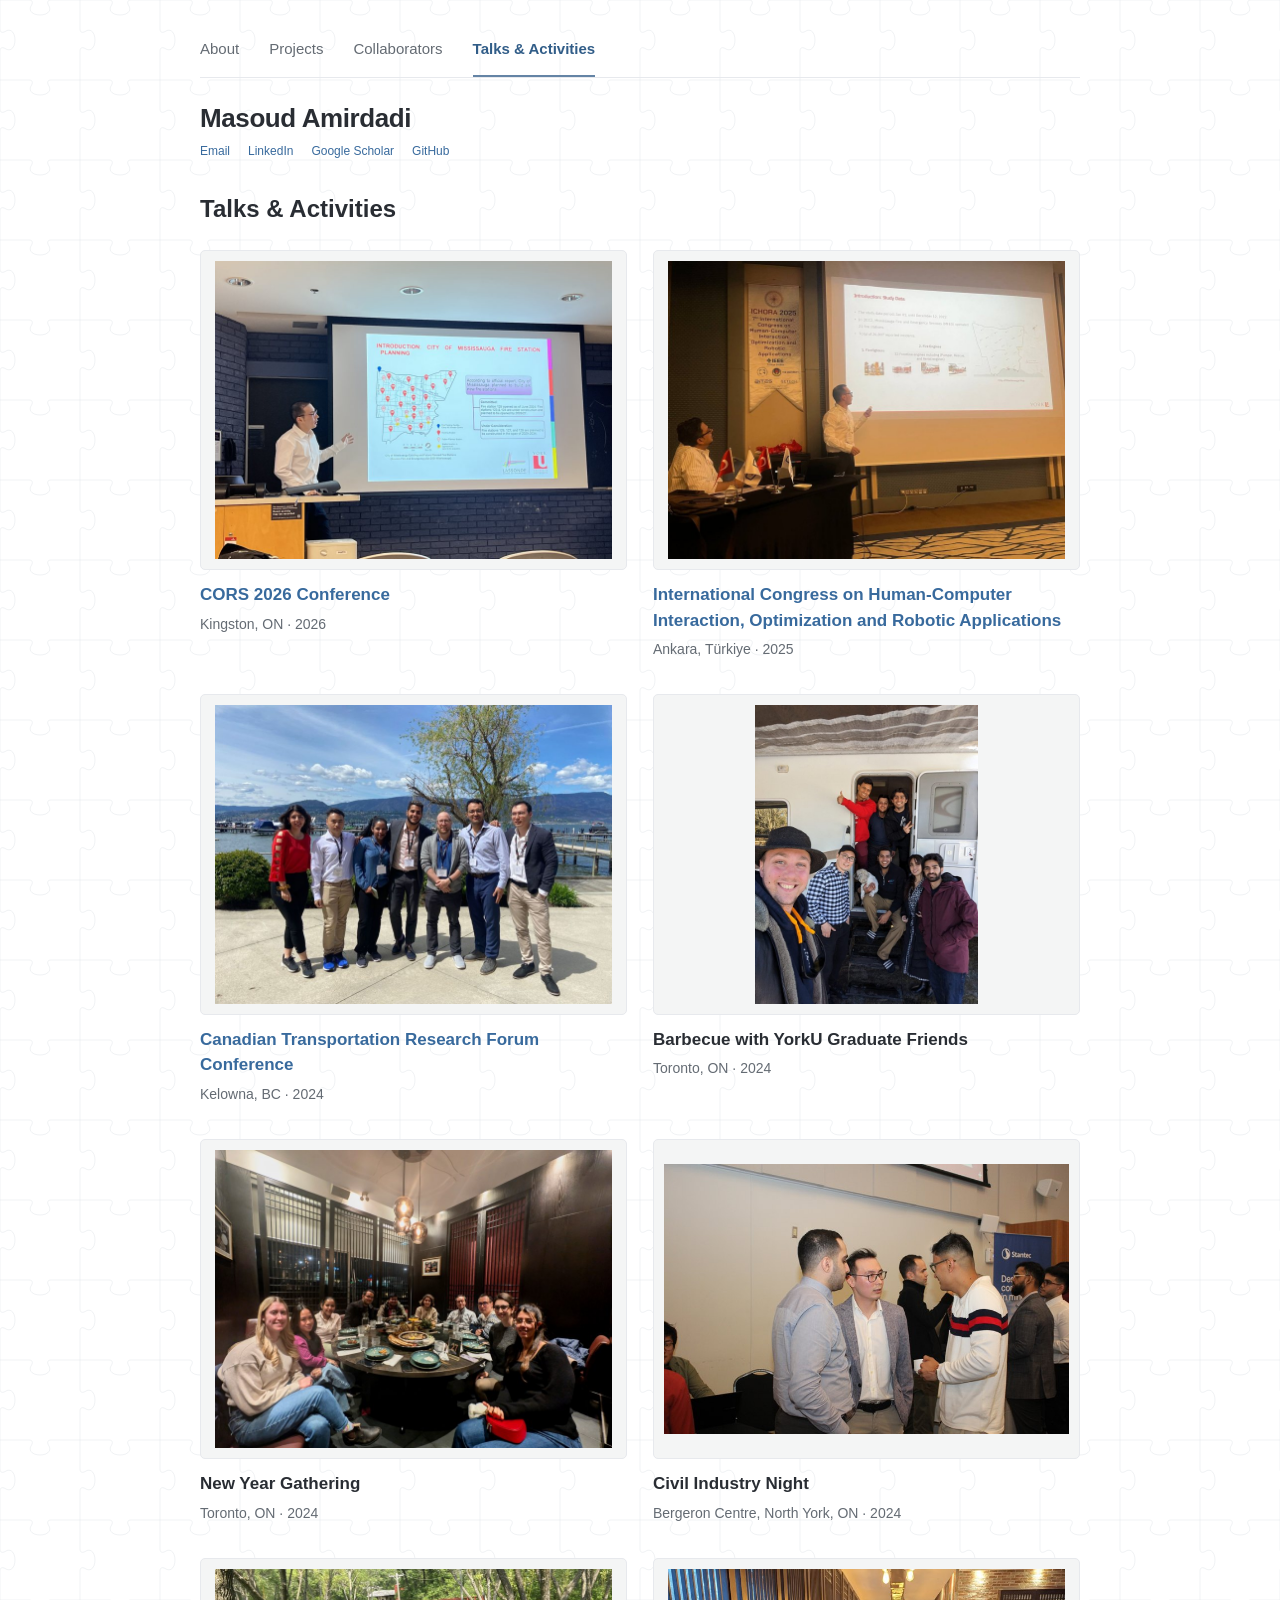
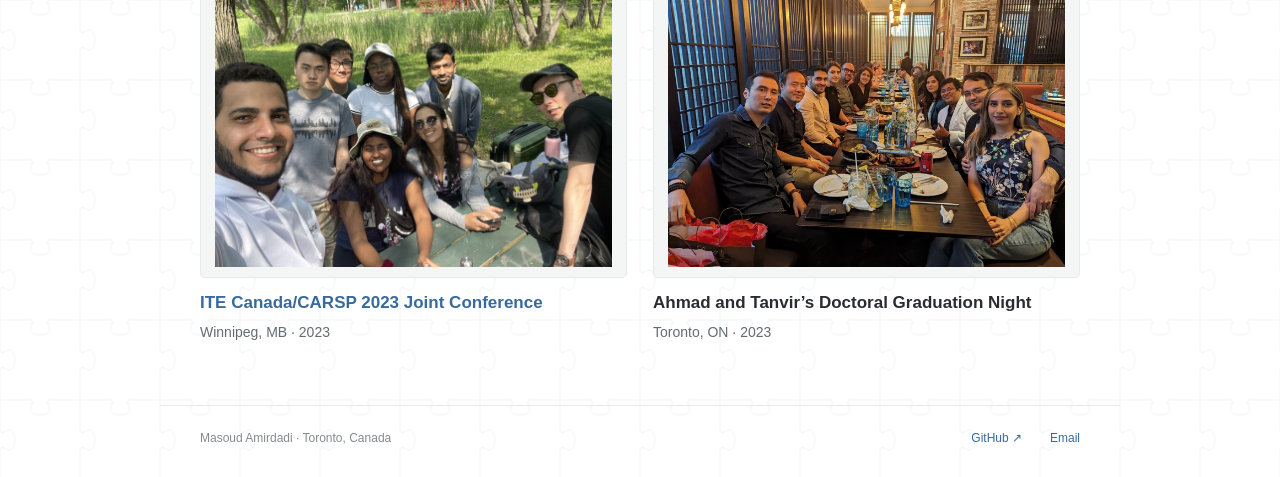
==== commit 3fc071f4: "Use subtle jigsaw background and update Mehdi Nourinejad title" ====
--- a/activities.html
+++ b/activities.html
@@ -1 +1 @@
-<!doctype html><html lang="en"><head><meta charset="utf-8"><meta name="viewport" content="width=device-width, initial-scale=1"><meta name="description" content="Masoud Amirdadi's research in operations research and transportation."><title>Talks &amp; Activities | Masoud Amirdadi</title><link rel="icon" href="assets/favicon.svg" type="image/svg+xml"><meta name="theme-color" content="#315d88"><link rel="stylesheet" href="style.css?v=media-2"></head><body class="home subpage"><a class="skip" href="#main">Skip to content</a><main id="main"><nav class="page-tabs" aria-label="Main navigation"><a href="index.html">About</a><a href="projects.html">Projects</a><a href="collaborators.html">Collaborators</a><a href="activities.html" aria-current="page">Talks &amp; Activities</a></nav><section class="profile"><div class="profile-details"><h1>Masoud Amirdadi</h1><div class="profile-links"><a href="mailto:masoud92@yorku.ca">Email</a><a href="https://www.linkedin.com/in/masoud-amirdadi-058742201/">LinkedIn</a><a href="https://scholar.google.com/citations?user=JSS_i_AAAAAJ&amp;hl=en">Google Scholar</a><a href="https://github.com/Masoud-Amirdadi">GitHub</a></div></div></section><section class="activities"><h2>Talks &amp; Activities</h2><div class="activity-grid"><figure class="activity-card"><a class="gallery-photo" href="assets/activities/cors-2026.jpg" data-caption="CORS 2026 Conference · Kingston, ON · 2026" aria-label="Enlarge photo: CORS 2026 Conference · Kingston, ON · 2026"><img src="assets/activities/cors-2026-thumb.jpg" alt="Presentation on Mississauga fire-station planning at CORS 2026 in Kingston" loading="lazy"></a><figcaption><h3><a href="https://site.pheedloop.com/event/cors2026/home">CORS 2026 Conference</a></h3><p>Kingston, ON · 2026</p></figcaption></figure><figure class="activity-card"><a class="gallery-photo" href="assets/activities/ankara-2025.jpg?v=presentation" data-caption="International Congress on Human-Computer Interaction, Optimization and Robotic Applications · Ankara, Türkiye · 2025" aria-label="Enlarge photo: International Congress on Human-Computer Interaction, Optimization and Robotic Applications · Ankara, Türkiye · 2025"><img src="assets/activities/ankara-2025-thumb.jpg?v=presentation" alt="Presenting fire emergency response research at ICHORA 2025 in Ankara" loading="lazy"></a><figcaption><h3><a href="https://ichoracongress.com/">International Congress on Human-Computer Interaction, Optimization and Robotic Applications</a></h3><p>Ankara, Türkiye · 2025</p></figcaption></figure><figure class="activity-card"><a class="gallery-photo" href="assets/activities/ctrf-2024.jpg" data-caption="Canadian Transportation Research Forum Conference · Kelowna, BC · 2024" aria-label="Enlarge photo: Canadian Transportation Research Forum Conference · Kelowna, BC · 2024"><img src="assets/activities/ctrf-2024-thumb.jpg" alt="Group photograph at Canadian Transportation Research Forum Conference · Kelowna, BC · 2024" loading="lazy"></a><figcaption><h3><a href="https://www.linkedin.com/company/ctrf-grtc/">Canadian Transportation Research Forum Conference</a></h3><p>Kelowna, BC · 2024</p></figcaption></figure><figure class="activity-card"><a class="gallery-photo" href="assets/activities/yorku-barbecue-2024.jpg" data-caption="Barbecue with YorkU Graduate Friends · Toronto, ON · 2024" aria-label="Enlarge photo: Barbecue with YorkU Graduate Friends · Toronto, ON · 2024"><img src="assets/activities/yorku-barbecue-2024-thumb.jpg" alt="Group photograph at Barbecue with YorkU Graduate Friends · Toronto, ON · 2024" loading="lazy"></a><figcaption><h3>Barbecue with YorkU Graduate Friends</h3><p>Toronto, ON · 2024</p></figcaption></figure><figure class="activity-card"><a class="gallery-photo" href="assets/activities/holiday-2024.jpg" data-caption="New Year Gathering · Toronto, ON · 2024" aria-label="Enlarge photo: New Year Gathering · Toronto, ON · 2024"><img src="assets/activities/holiday-2024-thumb.jpg" alt="Group photograph at New Year Gathering · Toronto, ON · 2024" loading="lazy"></a><figcaption><h3>New Year Gathering</h3><p>Toronto, ON · 2024</p></figcaption></figure><figure class="activity-card"><a class="gallery-photo" href="assets/activities/civil-industry-2024.jpg" data-caption="Civil Industry Night · Bergeron Centre, North York, ON · 2024" aria-label="Enlarge photo: Civil Industry Night · Bergeron Centre, North York, ON · 2024"><img src="assets/activities/civil-industry-2024-thumb.jpg" alt="Group photograph at Civil Industry Night · Bergeron Centre, North York, ON · 2024" loading="lazy"></a><figcaption><h3>Civil Industry Night</h3><p>Bergeron Centre, North York, ON · 2024</p></figcaption></figure><figure class="activity-card"><a class="gallery-photo" href="assets/activities/winnipeg-conference.jpg" data-caption="ITE Canada/CARSP 2023 Joint Conference · Winnipeg, MB · 2023" aria-label="Enlarge photo: ITE Canada/CARSP 2023 Joint Conference · Winnipeg, MB · 2023"><img src="assets/activities/winnipeg-conference-thumb.jpg" alt="Group photograph at ITE Canada/CARSP 2023 Joint Conference · Winnipeg, MB · 2023" loading="lazy"></a><figcaption><h3><a href="https://carsp.ca/en/events-and-training/conference/past-conferences/ite-canada-carsp-2023-joint-conference/">ITE Canada/CARSP 2023 Joint Conference</a></h3><p>Winnipeg, MB · 2023</p></figcaption></figure><figure class="activity-card"><a class="gallery-photo" href="assets/activities/doctoral-graduation-2023.jpg" data-caption="Ahmad and Tanvir’s Doctoral Graduation Night · Toronto, ON · 2023" aria-label="Enlarge photo: Ahmad and Tanvir’s Doctoral Graduation Night · Toronto, ON · 2023"><img src="assets/activities/doctoral-graduation-2023-thumb.jpg" alt="Group photograph at Ahmad and Tanvir’s Doctoral Graduation Night · Toronto, ON · 2023" loading="lazy"></a><figcaption><h3>Ahmad and Tanvir’s Doctoral Graduation Night</h3><p>Toronto, ON · 2023</p></figcaption></figure></div></section><dialog class="photo-viewer" aria-labelledby="photo-caption"><button type="button" class="photo-close" aria-label="Close photo">Close ×</button><img alt=""><p id="photo-caption"></p></dialog></main><footer><span>Masoud Amirdadi · Toronto, Canada</span><a href="https://github.com/Masoud-Amirdadi">GitHub ↗</a><a href="mailto:masoud92@yorku.ca">Email</a></footer><script src="script.js?v=media-2"></script></body></html>+<!doctype html><html lang="en"><head><meta charset="utf-8"><meta name="viewport" content="width=device-width, initial-scale=1"><meta name="description" content="Masoud Amirdadi's research in operations research and transportation."><title>Talks &amp; Activities | Masoud Amirdadi</title><link rel="icon" href="assets/favicon.svg" type="image/svg+xml"><meta name="theme-color" content="#315d88"><link rel="stylesheet" href="style.css?v=jigsaw-1"></head><body class="home subpage"><a class="skip" href="#main">Skip to content</a><main id="main"><nav class="page-tabs" aria-label="Main navigation"><a href="index.html">About</a><a href="projects.html">Projects</a><a href="collaborators.html">Collaborators</a><a href="activities.html" aria-current="page">Talks &amp; Activities</a></nav><section class="profile"><div class="profile-details"><h1>Masoud Amirdadi</h1><div class="profile-links"><a href="mailto:masoud92@yorku.ca">Email</a><a href="https://www.linkedin.com/in/masoud-amirdadi-058742201/">LinkedIn</a><a href="https://scholar.google.com/citations?user=JSS_i_AAAAAJ&amp;hl=en">Google Scholar</a><a href="https://github.com/Masoud-Amirdadi">GitHub</a></div></div></section><section class="activities"><h2>Talks &amp; Activities</h2><div class="activity-grid"><figure class="activity-card"><a class="gallery-photo" href="assets/activities/cors-2026.jpg" data-caption="CORS 2026 Conference · Kingston, ON · 2026" aria-label="Enlarge photo: CORS 2026 Conference · Kingston, ON · 2026"><img src="assets/activities/cors-2026-thumb.jpg" alt="Presentation on Mississauga fire-station planning at CORS 2026 in Kingston" loading="lazy"></a><figcaption><h3><a href="https://site.pheedloop.com/event/cors2026/home">CORS 2026 Conference</a></h3><p>Kingston, ON · 2026</p></figcaption></figure><figure class="activity-card"><a class="gallery-photo" href="assets/activities/ankara-2025.jpg?v=presentation" data-caption="International Congress on Human-Computer Interaction, Optimization and Robotic Applications · Ankara, Türkiye · 2025" aria-label="Enlarge photo: International Congress on Human-Computer Interaction, Optimization and Robotic Applications · Ankara, Türkiye · 2025"><img src="assets/activities/ankara-2025-thumb.jpg?v=presentation" alt="Presenting fire emergency response research at ICHORA 2025 in Ankara" loading="lazy"></a><figcaption><h3><a href="https://ichoracongress.com/">International Congress on Human-Computer Interaction, Optimization and Robotic Applications</a></h3><p>Ankara, Türkiye · 2025</p></figcaption></figure><figure class="activity-card"><a class="gallery-photo" href="assets/activities/ctrf-2024.jpg" data-caption="Canadian Transportation Research Forum Conference · Kelowna, BC · 2024" aria-label="Enlarge photo: Canadian Transportation Research Forum Conference · Kelowna, BC · 2024"><img src="assets/activities/ctrf-2024-thumb.jpg" alt="Group photograph at Canadian Transportation Research Forum Conference · Kelowna, BC · 2024" loading="lazy"></a><figcaption><h3><a href="https://www.linkedin.com/company/ctrf-grtc/">Canadian Transportation Research Forum Conference</a></h3><p>Kelowna, BC · 2024</p></figcaption></figure><figure class="activity-card"><a class="gallery-photo" href="assets/activities/yorku-barbecue-2024.jpg" data-caption="Barbecue with YorkU Graduate Friends · Toronto, ON · 2024" aria-label="Enlarge photo: Barbecue with YorkU Graduate Friends · Toronto, ON · 2024"><img src="assets/activities/yorku-barbecue-2024-thumb.jpg" alt="Group photograph at Barbecue with YorkU Graduate Friends · Toronto, ON · 2024" loading="lazy"></a><figcaption><h3>Barbecue with YorkU Graduate Friends</h3><p>Toronto, ON · 2024</p></figcaption></figure><figure class="activity-card"><a class="gallery-photo" href="assets/activities/holiday-2024.jpg" data-caption="New Year Gathering · Toronto, ON · 2024" aria-label="Enlarge photo: New Year Gathering · Toronto, ON · 2024"><img src="assets/activities/holiday-2024-thumb.jpg" alt="Group photograph at New Year Gathering · Toronto, ON · 2024" loading="lazy"></a><figcaption><h3>New Year Gathering</h3><p>Toronto, ON · 2024</p></figcaption></figure><figure class="activity-card"><a class="gallery-photo" href="assets/activities/civil-industry-2024.jpg" data-caption="Civil Industry Night · Bergeron Centre, North York, ON · 2024" aria-label="Enlarge photo: Civil Industry Night · Bergeron Centre, North York, ON · 2024"><img src="assets/activities/civil-industry-2024-thumb.jpg" alt="Group photograph at Civil Industry Night · Bergeron Centre, North York, ON · 2024" loading="lazy"></a><figcaption><h3>Civil Industry Night</h3><p>Bergeron Centre, North York, ON · 2024</p></figcaption></figure><figure class="activity-card"><a class="gallery-photo" href="assets/activities/winnipeg-conference.jpg" data-caption="ITE Canada/CARSP 2023 Joint Conference · Winnipeg, MB · 2023" aria-label="Enlarge photo: ITE Canada/CARSP 2023 Joint Conference · Winnipeg, MB · 2023"><img src="assets/activities/winnipeg-conference-thumb.jpg" alt="Group photograph at ITE Canada/CARSP 2023 Joint Conference · Winnipeg, MB · 2023" loading="lazy"></a><figcaption><h3><a href="https://carsp.ca/en/events-and-training/conference/past-conferences/ite-canada-carsp-2023-joint-conference/">ITE Canada/CARSP 2023 Joint Conference</a></h3><p>Winnipeg, MB · 2023</p></figcaption></figure><figure class="activity-card"><a class="gallery-photo" href="assets/activities/doctoral-graduation-2023.jpg" data-caption="Ahmad and Tanvir’s Doctoral Graduation Night · Toronto, ON · 2023" aria-label="Enlarge photo: Ahmad and Tanvir’s Doctoral Graduation Night · Toronto, ON · 2023"><img src="assets/activities/doctoral-graduation-2023-thumb.jpg" alt="Group photograph at Ahmad and Tanvir’s Doctoral Graduation Night · Toronto, ON · 2023" loading="lazy"></a><figcaption><h3>Ahmad and Tanvir’s Doctoral Graduation Night</h3><p>Toronto, ON · 2023</p></figcaption></figure></div></section><dialog class="photo-viewer" aria-labelledby="photo-caption"><button type="button" class="photo-close" aria-label="Close photo">Close ×</button><img alt=""><p id="photo-caption"></p></dialog></main><footer><span>Masoud Amirdadi · Toronto, Canada</span><a href="https://github.com/Masoud-Amirdadi">GitHub ↗</a><a href="mailto:masoud92@yorku.ca">Email</a></footer><script src="script.js?v=media-2"></script></body></html>
--- a/style.css
+++ b/style.css
@@ -1,8 +1,8 @@
 :root{--paper:#f8f7f2;--ink:#213d37;--muted:#63716a;--line:#d8ded5;--accent:#b4c9a5}*{box-sizing:border-box}html{scroll-behavior:smooth;scroll-padding-top:28px}body{margin:0;background:var(--paper);color:var(--ink);font-family:'DM Sans',Arial,sans-serif;font-size:16px;line-height:1.65}a{color:inherit;text-decoration:none}a:hover{text-decoration:underline}button{font:inherit;cursor:pointer}header,main,footer{max-width:1280px;margin:auto;padding-left:64px;padding-right:64px}header{height:110px;display:flex;align-items:center;justify-content:space-between;border-bottom:1px solid var(--line)}.brand{display:flex;align-items:center;gap:16px;font-weight:700;font-size:23px;letter-spacing:-1px}.brand span{font-size:14px;letter-spacing:0;font-weight:500;border-left:1px solid var(--line);padding-left:16px}nav{display:flex;gap:29px;font-size:13px}.hero{padding:78px 0 60px}.eyebrow{font-size:11px;letter-spacing:1.7px;font-weight:600;text-transform:uppercase}.dot{display:inline-block;width:7px;height:7px;border-radius:50%;background:#738e66;margin-right:9px}h1,h2,h3,p{margin-top:0}h1,h2{font-family:'Libre Caslon Display',Georgia,serif;font-weight:400;line-height:1.08;letter-spacing:-1.7px}h1{font-size:clamp(50px,6.5vw,85px);margin:26px 0 28px}em{font-style:normal;color:#738268}.hero-bottom{display:flex;align-items:center;justify-content:space-between;gap:50px}.hero-bottom p{max-width:600px;color:var(--muted);font-size:17px;margin:0}.button{display:inline-flex;align-items:center;justify-content:space-between;gap:35px;border:0;background:var(--ink);color:white;padding:14px 22px;font-size:13px;white-space:nowrap}.button:hover{background:#39594d;text-decoration:none}.hero-note{font-size:11px;margin-top:35px;color:var(--muted)}section{scroll-margin-top:30px}.section-heading{display:flex;align-items:center;justify-content:space-between;border-top:1px solid var(--line);padding-top:30px;margin:20px 0 28px;gap:20px}.section-heading h2{font-size:34px;margin:0}.section-heading>span{font-size:9px;letter-spacing:1.5px}.section-heading>a{font-size:12px}.projects{display:grid;grid-template-columns:1fr 1fr;gap:36px 28px}.project-card:hover{text-decoration:none}.art{position:relative;height:265px;overflow:hidden;background:#e5e9de;transition:transform .25s}.project-card:hover .art{transform:translateY(-4px)}.index{position:absolute;top:19px;left:22px;font-size:9px;letter-spacing:1.4px;z-index:2}.art svg{width:100%;height:100%;padding-top:26px}.card-title{display:flex;align-items:center;justify-content:space-between;margin-top:18px}.card-title h3{font-size:20px;font-weight:500;margin:0}.card-title span{font-size:23px}.project-card>p{font-size:13px;color:var(--muted);margin:5px 0 0}.emergency .art,.demo.emergency{background:#e3ebe6}.reverse .art,.demo.reverse{background:#eee7d9}.transport .art,.demo.transport{background:#213e38;color:#e4eddd}svg text{fill:#4f6559;font:11px 'DM Sans',Arial,sans-serif;letter-spacing:1px}.links{stroke:#77927c;stroke-width:2;fill:none;stroke-dasharray:5 5}.node{fill:#f8f7f2;stroke:#55765a;stroke-width:3}.streets{stroke:#b9c9bc;fill:none}.water{fill:#bccfce}.coverage{fill:#8da88844;stroke:#718f6b;stroke-width:1.5}.stations{fill:#315944;stroke:#fff;stroke-width:3}.approach-band{margin:80px 0;padding:45px;background:#e9ece2;display:grid;grid-template-columns:1.5fr 1fr;gap:24px 60px}.approach-band .eyebrow{grid-column:1/-1}.approach-band h2{font-size:44px;margin:0}.approach-band p{align-self:end;color:var(--muted);font-size:15px;margin:0}.publication{display:grid;grid-template-columns:60px 1fr 130px;gap:25px;padding:24px 0;border-bottom:1px solid var(--line)}.publication>span,.publication>a{font-size:12px}.publication h3{font-size:16px;font-weight:500;line-height:1.5;margin:0 0 6px}.publication p{font-size:12px;color:var(--muted);margin:0}.about{display:grid;grid-template-columns:1fr 1fr;gap:70px;padding:85px 0}.about h2{font-size:41px;margin-top:20px}.about p{font-size:15px;color:var(--muted)}.text-link{display:inline-block;border-bottom:1px solid #899a87;margin:10px 22px 10px 0;font-size:13px}footer{border-top:1px solid var(--line);padding-top:25px;padding-bottom:30px;display:flex;gap:28px;font-size:11px;color:var(--muted)}footer span{margin-right:auto}.project-hero{padding:45px 0 60px;border-bottom:1px solid var(--line)}.back{font-size:12px;display:inline-block;margin-bottom:40px}.project-hero h1{font-size:70px}.question{max-width:750px;font-size:23px;color:var(--muted);margin-bottom:0}.project-layout{display:grid;grid-template-columns:210px 1fr;gap:60px;padding:55px 0}.project-layout aside{position:sticky;top:30px;align-self:start;display:flex;flex-direction:column;gap:17px;font-size:12px}.project-layout section{margin-bottom:48px}.project-layout h2{font-size:37px}.project-layout p{color:var(--muted);max-width:760px}.studies{display:grid;grid-template-columns:1fr 1fr;gap:25px;margin-top:26px}.studies article{border-top:2px solid #a4b397;padding-top:20px}.studies h3{font-size:17px}.studies p{font-size:14px}.demo{background:#e5e9de;padding:25px}.demo svg{width:100%;max-height:330px}.caption,.video-note{font-size:12px;margin:13px 0}.caption{font-style:italic}.demo .video-note{color:#cad5ca}.next-project{display:flex;justify-content:space-between;padding:30px 0 50px;border-top:1px solid var(--line);font-size:13px}.next-project span{font-size:22px}.road{height:260px;position:relative;overflow:hidden;padding-top:75px}.lane{height:50px;border-top:1px solid #82998c;border-bottom:1px dashed #82998c;position:relative;transform:rotate(-12deg) scale(1.15)}.lane.reverse{border-top:0;border-bottom:1px solid #82998c}.lane i{display:block;width:19px;height:9px;position:absolute;top:18px;left:-30px;background:#c5d7a6;border-radius:2px;animation:drive 9s linear infinite;animation-delay:calc(var(--i) * -1.35s)}.lane.reverse i{background:#8cbdb2;animation-direction:reverse}.sensor{position:absolute;right:22%;top:22px;font-size:9px;letter-spacing:2px}.scan{position:absolute;width:140px;height:140px;border:1px solid #acc8a04d;border-radius:50%;right:14%;top:35px;box-shadow:0 0 0 27px #acc8a00c,0 0 0 55px #acc8a008}.paused .lane i{animation-play-state:paused}@keyframes drive{to{left:110%}}.skip{position:absolute;left:15px;top:-80px;background:white;padding:10px;z-index:9}.skip:focus{top:10px}:focus-visible{outline:3px solid #b1803b;outline-offset:5px}video{width:100%}@media(prefers-reduced-motion:reduce){html{scroll-behavior:auto}.lane i{animation-play-state:paused}.art{transition:none}}@media(max-width:800px){header,main,footer{padding-left:25px;padding-right:25px}header{height:auto;min-height:100px;flex-wrap:wrap;padding-top:18px;padding-bottom:18px;gap:15px}nav{gap:20px}.hero{padding-top:48px}.hero-bottom{display:block}.hero-bottom .button{margin-top:25px}.section-heading{align-items:start}.section-heading>span{display:none}.art{height:210px}.card-title h3{font-size:18px}.approach-band{padding:30px;gap:25px;grid-template-columns:1fr}.approach-band h2{font-size:37px}.about{gap:30px}.project-layout{grid-template-columns:1fr;gap:30px}.project-layout aside{position:static;flex-direction:row;flex-wrap:wrap}.project-hero h1{font-size:54px}.publication{grid-template-columns:45px 1fr}.publication>a{grid-column:2}.next-project{gap:20px}.next-project span{font-size:17px}}@media(max-width:520px){.projects,.about,.studies{grid-template-columns:1fr}.art{height:250px}.hero h1{font-size:49px}.section-heading h2{font-size:29px}.section-heading{flex-wrap:wrap}.about{padding:55px 0}.about h2{font-size:36px}.project-hero h1{font-size:46px}.question{font-size:20px}footer{flex-wrap:wrap;gap:15px}footer span{flex-basis:100%}.next-project{flex-direction:column}.brand span{font-size:13px}}
 
-/* Quiet academic theme: white with a faint geometric grid. */
+/* Quiet academic theme: white with a faint interlocking jigsaw pattern. */
 :root{--paper:#fff;--ink:#292d33;--muted:#646b73;--line:#e7e9ed;--accent:#456c9e}
-body{background-color:#fff;background-image:linear-gradient(rgba(106,125,146,.075) 1px,transparent 1px),linear-gradient(90deg,rgba(106,125,146,.075) 1px,transparent 1px);background-size:56px 56px;font-family:Arial,Helvetica,sans-serif;font-size:16px;line-height:1.8;color:var(--ink)}
+body{background-color:#fff;background-image:url("data:image/svg+xml,%3Csvg%20xmlns%3D%22http%3A%2F%2Fwww.w3.org%2F2000%2Fsvg%22%20width%3D%2280%22%20height%3D%2280%22%20viewBox%3D%220%200%2080%2080%22%3E%3Cg%20fill%3D%22none%22%20stroke%3D%22%236a7d92%22%20stroke-opacity%3D%22.10%22%20stroke-width%3D%221%22%3E%3Cpath%20d%3D%22M0%200H29C33%200%2033%203%2031%206C25%2018%2055%2018%2049%206C47%203%2047%200%2051%200H80%20M0%2080H29C33%2080%2033%2083%2031%2086C25%2098%2055%2098%2049%2086C47%2083%2047%2080%2051%2080H80%20M0%200V29C0%2033%203%2033%206%2031C18%2025%2018%2055%206%2049C3%2047%200%2047%200%2051V80%20M80%200V29C80%2033%2083%2033%2086%2031C98%2025%2098%2055%2086%2049C83%2047%2080%2047%2080%2051V80%22%2F%3E%3C%2Fg%3E%3C%2Fsvg%3E");background-size:80px 80px;font-family:Arial,Helvetica,sans-serif;font-size:16px;line-height:1.8;color:var(--ink)}
 header,main,footer{max-width:960px;padding-left:40px;padding-right:40px}
 main{min-height:65vh}h1,h2,h3{font-family:Arial,Helvetica,sans-serif;letter-spacing:normal;color:var(--ink)}h1{font-weight:700}h2{font-weight:600}a{color:#386a9d}a:hover{color:#254b72}em{color:inherit}header{height:90px}.brand{font-size:17px;font-weight:600;letter-spacing:0;color:var(--ink)}nav{font-size:13px;gap:24px}
 .profile{padding:75px 0 27px}.profile h1{font-size:38px;line-height:1.25;margin:0 0 15px;letter-spacing:-1px}.position{font-size:17px;line-height:1.65;color:var(--muted);margin-bottom:18px}.profile-links{display:flex;gap:22px;font-size:14px}.tabs{display:flex;gap:30px;border-bottom:1px solid var(--line);margin:12px 0 30px}.tabs button{background:transparent;color:var(--muted);border:0;border-bottom:2px solid transparent;padding:11px 0;font-size:15px}.tabs button[aria-selected=true]{border-color:#386a9d;color:#386a9d;font-weight:600}.tabs button:hover{color:#386a9d}[hidden]{display:none!important}[role=tabpanel]{min-height:310px;margin-bottom:55px;outline-offset:7px}.intro h2{font-size:24px;margin-bottom:23px}.intro p{font-size:16px;margin:0 0 21px;max-width:820px;color:#424951}.section-heading{border:0;padding:0;margin:0 0 25px}.section-heading h2{font-size:24px;line-height:1.4}.projects{display:flex;flex-direction:column;gap:0}.project-card{display:grid;grid-template-columns:190px 1fr;column-gap:26px;padding:23px 0;border-bottom:1px solid var(--line);align-content:center}.project-card:first-child{padding-top:0}.project-card .art{grid-row:1/3;height:115px;border-radius:3px;background:#f0f3f4}.project-card:hover .art{transform:none}.project-card .index{display:none}.project-card .art svg{padding:0}.card-title{margin:8px 0 0;align-self:end}.card-title h3{font-size:18px;color:#386a9d;font-weight:600}.card-title>span{display:none}.project-card>p{font-size:14px;margin:5px 0 10px;align-self:start}.transport .art{background:#eaf0f2;color:#485f6d}.project-card .road{height:115px;padding-top:30px}.project-card .lane{height:27px}.project-card .lane i{top:10px;background:#587e99;height:6px;animation-play-state:paused}.project-card .sensor{display:none}.project-card .scan{width:65px;height:65px;top:14px;border-color:#9cacb455}.publication{grid-template-columns:48px 1fr 110px;gap:20px}.publication h3{font-size:15px}.publication p{font-size:13px}.publication>a{font-size:11px}.project-hero{padding:32px 0}.project-hero h1{font-size:38px;line-height:1.2}.project-hero .eyebrow{font-size:10px;letter-spacing:.8px;color:var(--muted)}.question{font-size:20px}.back{margin-bottom:25px}.project-layout{grid-template-columns:155px 1fr;gap:35px;padding:36px 0}.project-layout h2{font-size:25px}.project-layout p{font-size:15px}.project-layout aside{font-size:11px}.studies{grid-template-columns:1fr;gap:15px}.studies article{border-top:1px solid var(--line)}.studies h3{font-size:17px}.demo{background:#f1f4f4}.demo.emergency{background:#edf2f3}.demo.reverse{background:#f4f3ef}.demo.transport{background:#35434d}.button{background:#426b8b;border-radius:3px;padding:10px 16px}.button:hover{background:#345873;color:white}.text-link{border:0}.next-project span{font-size:17px}.next-project{padding-bottom:30px}footer{font-size:12px;padding-top:22px;padding-bottom:28px}footer span{color:#858a90}.home footer{margin-top:25px}:focus-visible{outline:2px solid #386a9d;outline-offset:5px}
@@ -198,4 +198,4 @@
 /* Slightly larger portrait on About. */
 .home:not(.subpage) .profile-portrait{width:155px}
 @media(max-width:600px){.home:not(.subpage) .profile-portrait{width:105px}}
-@media(max-width:380px){.home:not(.subpage) .profile-portrait{width:80px}}
+@media(max-width:380px){.home:not(.subpage) .profile-portrait{width:80px}}
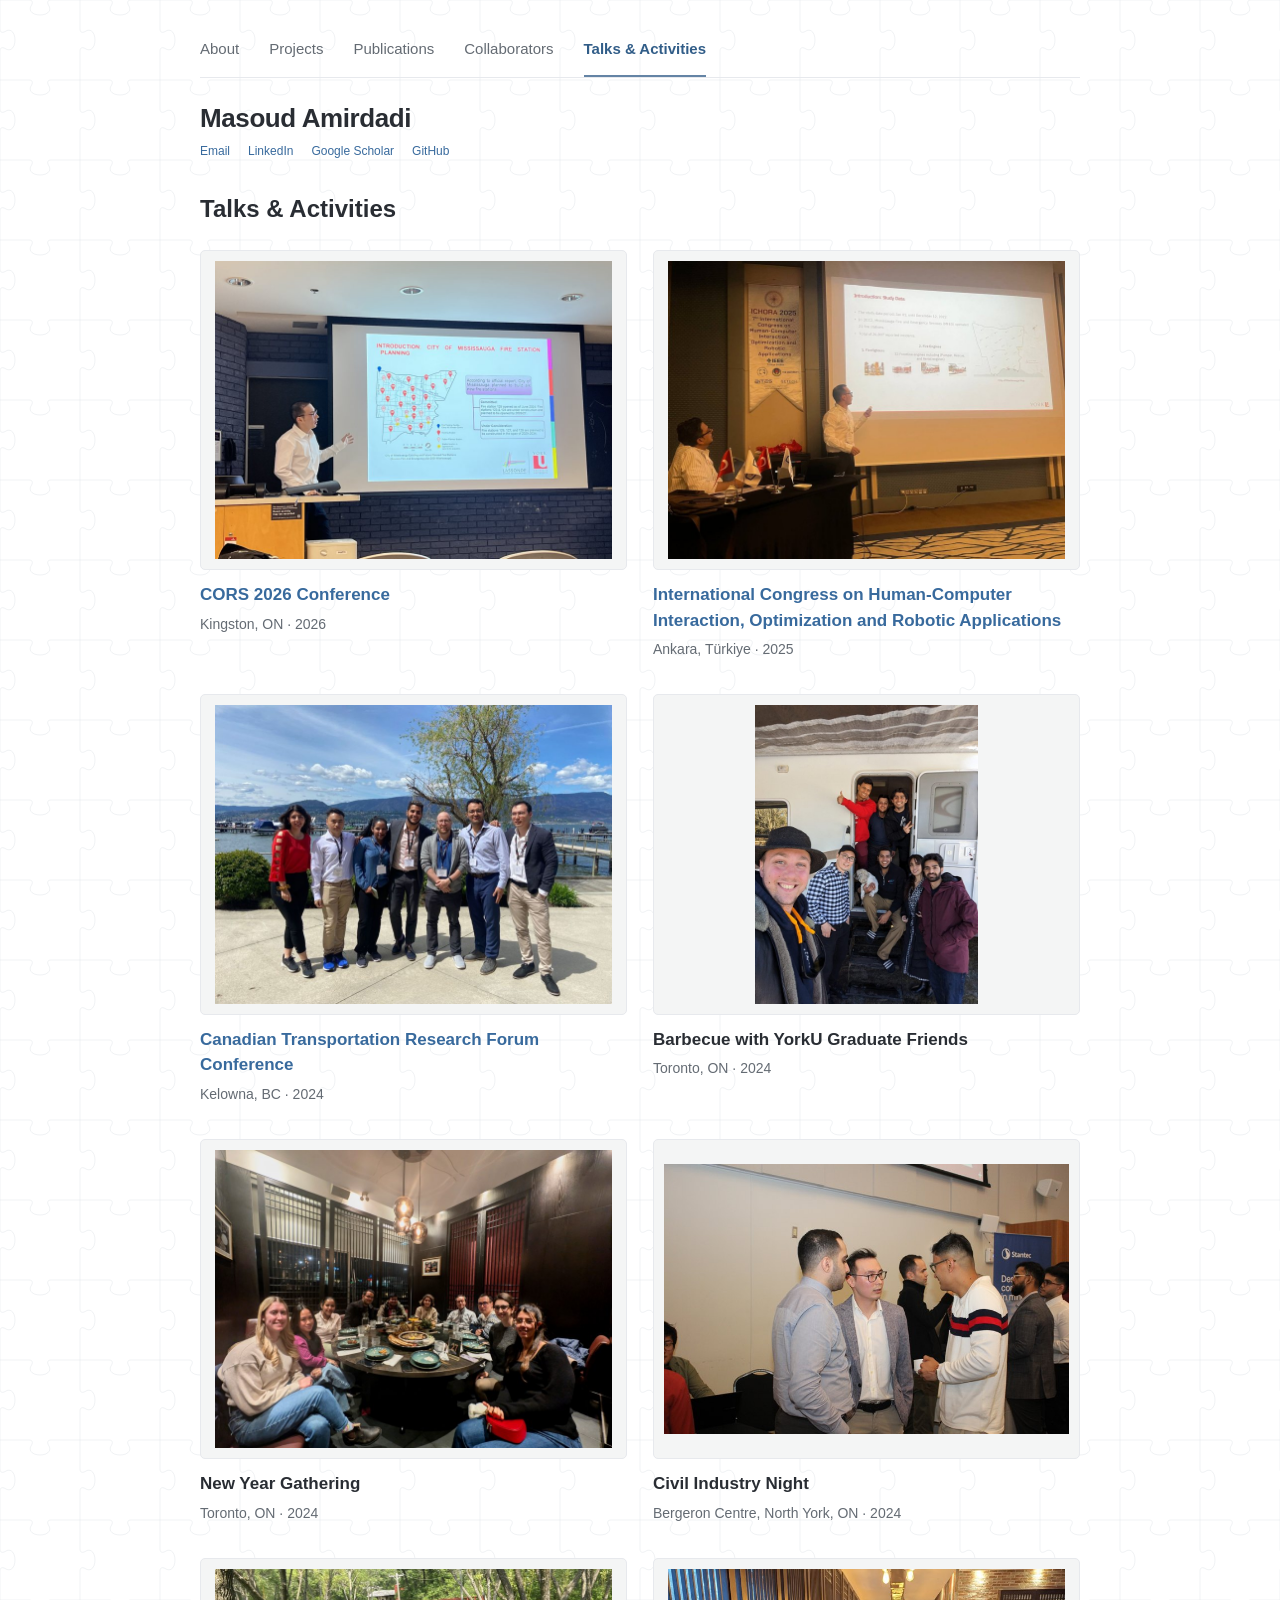
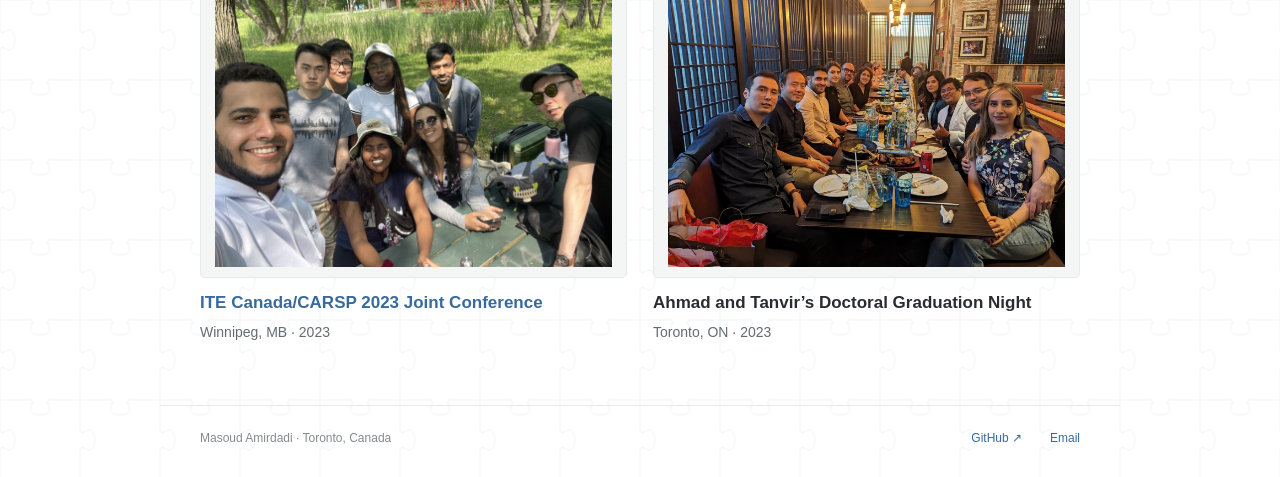
==== commit e89b8e24: "Add Publications tab with five journal articles" ====
--- a/activities.html
+++ b/activities.html
@@ -1 +1 @@
-<!doctype html><html lang="en"><head><meta charset="utf-8"><meta name="viewport" content="width=device-width, initial-scale=1"><meta name="description" content="Masoud Amirdadi's research in operations research and transportation."><title>Talks &amp; Activities | Masoud Amirdadi</title><link rel="icon" href="assets/favicon.svg" type="image/svg+xml"><meta name="theme-color" content="#315d88"><link rel="stylesheet" href="style.css?v=jigsaw-1"></head><body class="home subpage"><a class="skip" href="#main">Skip to content</a><main id="main"><nav class="page-tabs" aria-label="Main navigation"><a href="index.html">About</a><a href="projects.html">Projects</a><a href="collaborators.html">Collaborators</a><a href="activities.html" aria-current="page">Talks &amp; Activities</a></nav><section class="profile"><div class="profile-details"><h1>Masoud Amirdadi</h1><div class="profile-links"><a href="mailto:masoud92@yorku.ca">Email</a><a href="https://www.linkedin.com/in/masoud-amirdadi-058742201/">LinkedIn</a><a href="https://scholar.google.com/citations?user=JSS_i_AAAAAJ&amp;hl=en">Google Scholar</a><a href="https://github.com/Masoud-Amirdadi">GitHub</a></div></div></section><section class="activities"><h2>Talks &amp; Activities</h2><div class="activity-grid"><figure class="activity-card"><a class="gallery-photo" href="assets/activities/cors-2026.jpg" data-caption="CORS 2026 Conference · Kingston, ON · 2026" aria-label="Enlarge photo: CORS 2026 Conference · Kingston, ON · 2026"><img src="assets/activities/cors-2026-thumb.jpg" alt="Presentation on Mississauga fire-station planning at CORS 2026 in Kingston" loading="lazy"></a><figcaption><h3><a href="https://site.pheedloop.com/event/cors2026/home">CORS 2026 Conference</a></h3><p>Kingston, ON · 2026</p></figcaption></figure><figure class="activity-card"><a class="gallery-photo" href="assets/activities/ankara-2025.jpg?v=presentation" data-caption="International Congress on Human-Computer Interaction, Optimization and Robotic Applications · Ankara, Türkiye · 2025" aria-label="Enlarge photo: International Congress on Human-Computer Interaction, Optimization and Robotic Applications · Ankara, Türkiye · 2025"><img src="assets/activities/ankara-2025-thumb.jpg?v=presentation" alt="Presenting fire emergency response research at ICHORA 2025 in Ankara" loading="lazy"></a><figcaption><h3><a href="https://ichoracongress.com/">International Congress on Human-Computer Interaction, Optimization and Robotic Applications</a></h3><p>Ankara, Türkiye · 2025</p></figcaption></figure><figure class="activity-card"><a class="gallery-photo" href="assets/activities/ctrf-2024.jpg" data-caption="Canadian Transportation Research Forum Conference · Kelowna, BC · 2024" aria-label="Enlarge photo: Canadian Transportation Research Forum Conference · Kelowna, BC · 2024"><img src="assets/activities/ctrf-2024-thumb.jpg" alt="Group photograph at Canadian Transportation Research Forum Conference · Kelowna, BC · 2024" loading="lazy"></a><figcaption><h3><a href="https://www.linkedin.com/company/ctrf-grtc/">Canadian Transportation Research Forum Conference</a></h3><p>Kelowna, BC · 2024</p></figcaption></figure><figure class="activity-card"><a class="gallery-photo" href="assets/activities/yorku-barbecue-2024.jpg" data-caption="Barbecue with YorkU Graduate Friends · Toronto, ON · 2024" aria-label="Enlarge photo: Barbecue with YorkU Graduate Friends · Toronto, ON · 2024"><img src="assets/activities/yorku-barbecue-2024-thumb.jpg" alt="Group photograph at Barbecue with YorkU Graduate Friends · Toronto, ON · 2024" loading="lazy"></a><figcaption><h3>Barbecue with YorkU Graduate Friends</h3><p>Toronto, ON · 2024</p></figcaption></figure><figure class="activity-card"><a class="gallery-photo" href="assets/activities/holiday-2024.jpg" data-caption="New Year Gathering · Toronto, ON · 2024" aria-label="Enlarge photo: New Year Gathering · Toronto, ON · 2024"><img src="assets/activities/holiday-2024-thumb.jpg" alt="Group photograph at New Year Gathering · Toronto, ON · 2024" loading="lazy"></a><figcaption><h3>New Year Gathering</h3><p>Toronto, ON · 2024</p></figcaption></figure><figure class="activity-card"><a class="gallery-photo" href="assets/activities/civil-industry-2024.jpg" data-caption="Civil Industry Night · Bergeron Centre, North York, ON · 2024" aria-label="Enlarge photo: Civil Industry Night · Bergeron Centre, North York, ON · 2024"><img src="assets/activities/civil-industry-2024-thumb.jpg" alt="Group photograph at Civil Industry Night · Bergeron Centre, North York, ON · 2024" loading="lazy"></a><figcaption><h3>Civil Industry Night</h3><p>Bergeron Centre, North York, ON · 2024</p></figcaption></figure><figure class="activity-card"><a class="gallery-photo" href="assets/activities/winnipeg-conference.jpg" data-caption="ITE Canada/CARSP 2023 Joint Conference · Winnipeg, MB · 2023" aria-label="Enlarge photo: ITE Canada/CARSP 2023 Joint Conference · Winnipeg, MB · 2023"><img src="assets/activities/winnipeg-conference-thumb.jpg" alt="Group photograph at ITE Canada/CARSP 2023 Joint Conference · Winnipeg, MB · 2023" loading="lazy"></a><figcaption><h3><a href="https://carsp.ca/en/events-and-training/conference/past-conferences/ite-canada-carsp-2023-joint-conference/">ITE Canada/CARSP 2023 Joint Conference</a></h3><p>Winnipeg, MB · 2023</p></figcaption></figure><figure class="activity-card"><a class="gallery-photo" href="assets/activities/doctoral-graduation-2023.jpg" data-caption="Ahmad and Tanvir’s Doctoral Graduation Night · Toronto, ON · 2023" aria-label="Enlarge photo: Ahmad and Tanvir’s Doctoral Graduation Night · Toronto, ON · 2023"><img src="assets/activities/doctoral-graduation-2023-thumb.jpg" alt="Group photograph at Ahmad and Tanvir’s Doctoral Graduation Night · Toronto, ON · 2023" loading="lazy"></a><figcaption><h3>Ahmad and Tanvir’s Doctoral Graduation Night</h3><p>Toronto, ON · 2023</p></figcaption></figure></div></section><dialog class="photo-viewer" aria-labelledby="photo-caption"><button type="button" class="photo-close" aria-label="Close photo">Close ×</button><img alt=""><p id="photo-caption"></p></dialog></main><footer><span>Masoud Amirdadi · Toronto, Canada</span><a href="https://github.com/Masoud-Amirdadi">GitHub ↗</a><a href="mailto:masoud92@yorku.ca">Email</a></footer><script src="script.js?v=media-2"></script></body></html>+<!doctype html><html lang="en"><head><meta charset="utf-8"><meta name="viewport" content="width=device-width, initial-scale=1"><meta name="description" content="Masoud Amirdadi's research in operations research and transportation."><title>Talks &amp; Activities | Masoud Amirdadi</title><link rel="icon" href="assets/favicon.svg" type="image/svg+xml"><meta name="theme-color" content="#315d88"><link rel="stylesheet" href="style.css?v=publications-1"></head><body class="home subpage"><a class="skip" href="#main">Skip to content</a><main id="main"><nav class="page-tabs" aria-label="Main navigation"><a href="index.html">About</a><a href="projects.html">Projects</a><a href="publications.html">Publications</a><a href="collaborators.html">Collaborators</a><a href="activities.html" aria-current="page">Talks &amp; Activities</a></nav><section class="profile"><div class="profile-details"><h1>Masoud Amirdadi</h1><div class="profile-links"><a href="mailto:masoud92@yorku.ca">Email</a><a href="https://www.linkedin.com/in/masoud-amirdadi-058742201/">LinkedIn</a><a href="https://scholar.google.com/citations?user=JSS_i_AAAAAJ&amp;hl=en">Google Scholar</a><a href="https://github.com/Masoud-Amirdadi">GitHub</a></div></div></section><section class="activities"><h2>Talks &amp; Activities</h2><div class="activity-grid"><figure class="activity-card"><a class="gallery-photo" href="assets/activities/cors-2026.jpg" data-caption="CORS 2026 Conference · Kingston, ON · 2026" aria-label="Enlarge photo: CORS 2026 Conference · Kingston, ON · 2026"><img src="assets/activities/cors-2026-thumb.jpg" alt="Presentation on Mississauga fire-station planning at CORS 2026 in Kingston" loading="lazy"></a><figcaption><h3><a href="https://site.pheedloop.com/event/cors2026/home">CORS 2026 Conference</a></h3><p>Kingston, ON · 2026</p></figcaption></figure><figure class="activity-card"><a class="gallery-photo" href="assets/activities/ankara-2025.jpg?v=presentation" data-caption="International Congress on Human-Computer Interaction, Optimization and Robotic Applications · Ankara, Türkiye · 2025" aria-label="Enlarge photo: International Congress on Human-Computer Interaction, Optimization and Robotic Applications · Ankara, Türkiye · 2025"><img src="assets/activities/ankara-2025-thumb.jpg?v=presentation" alt="Presenting fire emergency response research at ICHORA 2025 in Ankara" loading="lazy"></a><figcaption><h3><a href="https://ichoracongress.com/">International Congress on Human-Computer Interaction, Optimization and Robotic Applications</a></h3><p>Ankara, Türkiye · 2025</p></figcaption></figure><figure class="activity-card"><a class="gallery-photo" href="assets/activities/ctrf-2024.jpg" data-caption="Canadian Transportation Research Forum Conference · Kelowna, BC · 2024" aria-label="Enlarge photo: Canadian Transportation Research Forum Conference · Kelowna, BC · 2024"><img src="assets/activities/ctrf-2024-thumb.jpg" alt="Group photograph at Canadian Transportation Research Forum Conference · Kelowna, BC · 2024" loading="lazy"></a><figcaption><h3><a href="https://www.linkedin.com/company/ctrf-grtc/">Canadian Transportation Research Forum Conference</a></h3><p>Kelowna, BC · 2024</p></figcaption></figure><figure class="activity-card"><a class="gallery-photo" href="assets/activities/yorku-barbecue-2024.jpg" data-caption="Barbecue with YorkU Graduate Friends · Toronto, ON · 2024" aria-label="Enlarge photo: Barbecue with YorkU Graduate Friends · Toronto, ON · 2024"><img src="assets/activities/yorku-barbecue-2024-thumb.jpg" alt="Group photograph at Barbecue with YorkU Graduate Friends · Toronto, ON · 2024" loading="lazy"></a><figcaption><h3>Barbecue with YorkU Graduate Friends</h3><p>Toronto, ON · 2024</p></figcaption></figure><figure class="activity-card"><a class="gallery-photo" href="assets/activities/holiday-2024.jpg" data-caption="New Year Gathering · Toronto, ON · 2024" aria-label="Enlarge photo: New Year Gathering · Toronto, ON · 2024"><img src="assets/activities/holiday-2024-thumb.jpg" alt="Group photograph at New Year Gathering · Toronto, ON · 2024" loading="lazy"></a><figcaption><h3>New Year Gathering</h3><p>Toronto, ON · 2024</p></figcaption></figure><figure class="activity-card"><a class="gallery-photo" href="assets/activities/civil-industry-2024.jpg" data-caption="Civil Industry Night · Bergeron Centre, North York, ON · 2024" aria-label="Enlarge photo: Civil Industry Night · Bergeron Centre, North York, ON · 2024"><img src="assets/activities/civil-industry-2024-thumb.jpg" alt="Group photograph at Civil Industry Night · Bergeron Centre, North York, ON · 2024" loading="lazy"></a><figcaption><h3>Civil Industry Night</h3><p>Bergeron Centre, North York, ON · 2024</p></figcaption></figure><figure class="activity-card"><a class="gallery-photo" href="assets/activities/winnipeg-conference.jpg" data-caption="ITE Canada/CARSP 2023 Joint Conference · Winnipeg, MB · 2023" aria-label="Enlarge photo: ITE Canada/CARSP 2023 Joint Conference · Winnipeg, MB · 2023"><img src="assets/activities/winnipeg-conference-thumb.jpg" alt="Group photograph at ITE Canada/CARSP 2023 Joint Conference · Winnipeg, MB · 2023" loading="lazy"></a><figcaption><h3><a href="https://carsp.ca/en/events-and-training/conference/past-conferences/ite-canada-carsp-2023-joint-conference/">ITE Canada/CARSP 2023 Joint Conference</a></h3><p>Winnipeg, MB · 2023</p></figcaption></figure><figure class="activity-card"><a class="gallery-photo" href="assets/activities/doctoral-graduation-2023.jpg" data-caption="Ahmad and Tanvir’s Doctoral Graduation Night · Toronto, ON · 2023" aria-label="Enlarge photo: Ahmad and Tanvir’s Doctoral Graduation Night · Toronto, ON · 2023"><img src="assets/activities/doctoral-graduation-2023-thumb.jpg" alt="Group photograph at Ahmad and Tanvir’s Doctoral Graduation Night · Toronto, ON · 2023" loading="lazy"></a><figcaption><h3>Ahmad and Tanvir’s Doctoral Graduation Night</h3><p>Toronto, ON · 2023</p></figcaption></figure></div></section><dialog class="photo-viewer" aria-labelledby="photo-caption"><button type="button" class="photo-close" aria-label="Close photo">Close ×</button><img alt=""><p id="photo-caption"></p></dialog></main><footer><span>Masoud Amirdadi · Toronto, Canada</span><a href="https://github.com/Masoud-Amirdadi">GitHub ↗</a><a href="mailto:masoud92@yorku.ca">Email</a></footer><script src="script.js?v=media-2"></script></body></html>
--- a/style.css
+++ b/style.css
@@ -1,201 +1,206 @@
-:root{--paper:#f8f7f2;--ink:#213d37;--muted:#63716a;--line:#d8ded5;--accent:#b4c9a5}*{box-sizing:border-box}html{scroll-behavior:smooth;scroll-padding-top:28px}body{margin:0;background:var(--paper);color:var(--ink);font-family:'DM Sans',Arial,sans-serif;font-size:16px;line-height:1.65}a{color:inherit;text-decoration:none}a:hover{text-decoration:underline}button{font:inherit;cursor:pointer}header,main,footer{max-width:1280px;margin:auto;padding-left:64px;padding-right:64px}header{height:110px;display:flex;align-items:center;justify-content:space-between;border-bottom:1px solid var(--line)}.brand{display:flex;align-items:center;gap:16px;font-weight:700;font-size:23px;letter-spacing:-1px}.brand span{font-size:14px;letter-spacing:0;font-weight:500;border-left:1px solid var(--line);padding-left:16px}nav{display:flex;gap:29px;font-size:13px}.hero{padding:78px 0 60px}.eyebrow{font-size:11px;letter-spacing:1.7px;font-weight:600;text-transform:uppercase}.dot{display:inline-block;width:7px;height:7px;border-radius:50%;background:#738e66;margin-right:9px}h1,h2,h3,p{margin-top:0}h1,h2{font-family:'Libre Caslon Display',Georgia,serif;font-weight:400;line-height:1.08;letter-spacing:-1.7px}h1{font-size:clamp(50px,6.5vw,85px);margin:26px 0 28px}em{font-style:normal;color:#738268}.hero-bottom{display:flex;align-items:center;justify-content:space-between;gap:50px}.hero-bottom p{max-width:600px;color:var(--muted);font-size:17px;margin:0}.button{display:inline-flex;align-items:center;justify-content:space-between;gap:35px;border:0;background:var(--ink);color:white;padding:14px 22px;font-size:13px;white-space:nowrap}.button:hover{background:#39594d;text-decoration:none}.hero-note{font-size:11px;margin-top:35px;color:var(--muted)}section{scroll-margin-top:30px}.section-heading{display:flex;align-items:center;justify-content:space-between;border-top:1px solid var(--line);padding-top:30px;margin:20px 0 28px;gap:20px}.section-heading h2{font-size:34px;margin:0}.section-heading>span{font-size:9px;letter-spacing:1.5px}.section-heading>a{font-size:12px}.projects{display:grid;grid-template-columns:1fr 1fr;gap:36px 28px}.project-card:hover{text-decoration:none}.art{position:relative;height:265px;overflow:hidden;background:#e5e9de;transition:transform .25s}.project-card:hover .art{transform:translateY(-4px)}.index{position:absolute;top:19px;left:22px;font-size:9px;letter-spacing:1.4px;z-index:2}.art svg{width:100%;height:100%;padding-top:26px}.card-title{display:flex;align-items:center;justify-content:space-between;margin-top:18px}.card-title h3{font-size:20px;font-weight:500;margin:0}.card-title span{font-size:23px}.project-card>p{font-size:13px;color:var(--muted);margin:5px 0 0}.emergency .art,.demo.emergency{background:#e3ebe6}.reverse .art,.demo.reverse{background:#eee7d9}.transport .art,.demo.transport{background:#213e38;color:#e4eddd}svg text{fill:#4f6559;font:11px 'DM Sans',Arial,sans-serif;letter-spacing:1px}.links{stroke:#77927c;stroke-width:2;fill:none;stroke-dasharray:5 5}.node{fill:#f8f7f2;stroke:#55765a;stroke-width:3}.streets{stroke:#b9c9bc;fill:none}.water{fill:#bccfce}.coverage{fill:#8da88844;stroke:#718f6b;stroke-width:1.5}.stations{fill:#315944;stroke:#fff;stroke-width:3}.approach-band{margin:80px 0;padding:45px;background:#e9ece2;display:grid;grid-template-columns:1.5fr 1fr;gap:24px 60px}.approach-band .eyebrow{grid-column:1/-1}.approach-band h2{font-size:44px;margin:0}.approach-band p{align-self:end;color:var(--muted);font-size:15px;margin:0}.publication{display:grid;grid-template-columns:60px 1fr 130px;gap:25px;padding:24px 0;border-bottom:1px solid var(--line)}.publication>span,.publication>a{font-size:12px}.publication h3{font-size:16px;font-weight:500;line-height:1.5;margin:0 0 6px}.publication p{font-size:12px;color:var(--muted);margin:0}.about{display:grid;grid-template-columns:1fr 1fr;gap:70px;padding:85px 0}.about h2{font-size:41px;margin-top:20px}.about p{font-size:15px;color:var(--muted)}.text-link{display:inline-block;border-bottom:1px solid #899a87;margin:10px 22px 10px 0;font-size:13px}footer{border-top:1px solid var(--line);padding-top:25px;padding-bottom:30px;display:flex;gap:28px;font-size:11px;color:var(--muted)}footer span{margin-right:auto}.project-hero{padding:45px 0 60px;border-bottom:1px solid var(--line)}.back{font-size:12px;display:inline-block;margin-bottom:40px}.project-hero h1{font-size:70px}.question{max-width:750px;font-size:23px;color:var(--muted);margin-bottom:0}.project-layout{display:grid;grid-template-columns:210px 1fr;gap:60px;padding:55px 0}.project-layout aside{position:sticky;top:30px;align-self:start;display:flex;flex-direction:column;gap:17px;font-size:12px}.project-layout section{margin-bottom:48px}.project-layout h2{font-size:37px}.project-layout p{color:var(--muted);max-width:760px}.studies{display:grid;grid-template-columns:1fr 1fr;gap:25px;margin-top:26px}.studies article{border-top:2px solid #a4b397;padding-top:20px}.studies h3{font-size:17px}.studies p{font-size:14px}.demo{background:#e5e9de;padding:25px}.demo svg{width:100%;max-height:330px}.caption,.video-note{font-size:12px;margin:13px 0}.caption{font-style:italic}.demo .video-note{color:#cad5ca}.next-project{display:flex;justify-content:space-between;padding:30px 0 50px;border-top:1px solid var(--line);font-size:13px}.next-project span{font-size:22px}.road{height:260px;position:relative;overflow:hidden;padding-top:75px}.lane{height:50px;border-top:1px solid #82998c;border-bottom:1px dashed #82998c;position:relative;transform:rotate(-12deg) scale(1.15)}.lane.reverse{border-top:0;border-bottom:1px solid #82998c}.lane i{display:block;width:19px;height:9px;position:absolute;top:18px;left:-30px;background:#c5d7a6;border-radius:2px;animation:drive 9s linear infinite;animation-delay:calc(var(--i) * -1.35s)}.lane.reverse i{background:#8cbdb2;animation-direction:reverse}.sensor{position:absolute;right:22%;top:22px;font-size:9px;letter-spacing:2px}.scan{position:absolute;width:140px;height:140px;border:1px solid #acc8a04d;border-radius:50%;right:14%;top:35px;box-shadow:0 0 0 27px #acc8a00c,0 0 0 55px #acc8a008}.paused .lane i{animation-play-state:paused}@keyframes drive{to{left:110%}}.skip{position:absolute;left:15px;top:-80px;background:white;padding:10px;z-index:9}.skip:focus{top:10px}:focus-visible{outline:3px solid #b1803b;outline-offset:5px}video{width:100%}@media(prefers-reduced-motion:reduce){html{scroll-behavior:auto}.lane i{animation-play-state:paused}.art{transition:none}}@media(max-width:800px){header,main,footer{padding-left:25px;padding-right:25px}header{height:auto;min-height:100px;flex-wrap:wrap;padding-top:18px;padding-bottom:18px;gap:15px}nav{gap:20px}.hero{padding-top:48px}.hero-bottom{display:block}.hero-bottom .button{margin-top:25px}.section-heading{align-items:start}.section-heading>span{display:none}.art{height:210px}.card-title h3{font-size:18px}.approach-band{padding:30px;gap:25px;grid-template-columns:1fr}.approach-band h2{font-size:37px}.about{gap:30px}.project-layout{grid-template-columns:1fr;gap:30px}.project-layout aside{position:static;flex-direction:row;flex-wrap:wrap}.project-hero h1{font-size:54px}.publication{grid-template-columns:45px 1fr}.publication>a{grid-column:2}.next-project{gap:20px}.next-project span{font-size:17px}}@media(max-width:520px){.projects,.about,.studies{grid-template-columns:1fr}.art{height:250px}.hero h1{font-size:49px}.section-heading h2{font-size:29px}.section-heading{flex-wrap:wrap}.about{padding:55px 0}.about h2{font-size:36px}.project-hero h1{font-size:46px}.question{font-size:20px}footer{flex-wrap:wrap;gap:15px}footer span{flex-basis:100%}.next-project{flex-direction:column}.brand span{font-size:13px}}
-
-/* Quiet academic theme: white with a faint interlocking jigsaw pattern. */
-:root{--paper:#fff;--ink:#292d33;--muted:#646b73;--line:#e7e9ed;--accent:#456c9e}
-body{background-color:#fff;background-image:url("data:image/svg+xml,%3Csvg%20xmlns%3D%22http%3A%2F%2Fwww.w3.org%2F2000%2Fsvg%22%20width%3D%2280%22%20height%3D%2280%22%20viewBox%3D%220%200%2080%2080%22%3E%3Cg%20fill%3D%22none%22%20stroke%3D%22%236a7d92%22%20stroke-opacity%3D%22.10%22%20stroke-width%3D%221%22%3E%3Cpath%20d%3D%22M0%200H29C33%200%2033%203%2031%206C25%2018%2055%2018%2049%206C47%203%2047%200%2051%200H80%20M0%2080H29C33%2080%2033%2083%2031%2086C25%2098%2055%2098%2049%2086C47%2083%2047%2080%2051%2080H80%20M0%200V29C0%2033%203%2033%206%2031C18%2025%2018%2055%206%2049C3%2047%200%2047%200%2051V80%20M80%200V29C80%2033%2083%2033%2086%2031C98%2025%2098%2055%2086%2049C83%2047%2080%2047%2080%2051V80%22%2F%3E%3C%2Fg%3E%3C%2Fsvg%3E");background-size:80px 80px;font-family:Arial,Helvetica,sans-serif;font-size:16px;line-height:1.8;color:var(--ink)}
-header,main,footer{max-width:960px;padding-left:40px;padding-right:40px}
-main{min-height:65vh}h1,h2,h3{font-family:Arial,Helvetica,sans-serif;letter-spacing:normal;color:var(--ink)}h1{font-weight:700}h2{font-weight:600}a{color:#386a9d}a:hover{color:#254b72}em{color:inherit}header{height:90px}.brand{font-size:17px;font-weight:600;letter-spacing:0;color:var(--ink)}nav{font-size:13px;gap:24px}
-.profile{padding:75px 0 27px}.profile h1{font-size:38px;line-height:1.25;margin:0 0 15px;letter-spacing:-1px}.position{font-size:17px;line-height:1.65;color:var(--muted);margin-bottom:18px}.profile-links{display:flex;gap:22px;font-size:14px}.tabs{display:flex;gap:30px;border-bottom:1px solid var(--line);margin:12px 0 30px}.tabs button{background:transparent;color:var(--muted);border:0;border-bottom:2px solid transparent;padding:11px 0;font-size:15px}.tabs button[aria-selected=true]{border-color:#386a9d;color:#386a9d;font-weight:600}.tabs button:hover{color:#386a9d}[hidden]{display:none!important}[role=tabpanel]{min-height:310px;margin-bottom:55px;outline-offset:7px}.intro h2{font-size:24px;margin-bottom:23px}.intro p{font-size:16px;margin:0 0 21px;max-width:820px;color:#424951}.section-heading{border:0;padding:0;margin:0 0 25px}.section-heading h2{font-size:24px;line-height:1.4}.projects{display:flex;flex-direction:column;gap:0}.project-card{display:grid;grid-template-columns:190px 1fr;column-gap:26px;padding:23px 0;border-bottom:1px solid var(--line);align-content:center}.project-card:first-child{padding-top:0}.project-card .art{grid-row:1/3;height:115px;border-radius:3px;background:#f0f3f4}.project-card:hover .art{transform:none}.project-card .index{display:none}.project-card .art svg{padding:0}.card-title{margin:8px 0 0;align-self:end}.card-title h3{font-size:18px;color:#386a9d;font-weight:600}.card-title>span{display:none}.project-card>p{font-size:14px;margin:5px 0 10px;align-self:start}.transport .art{background:#eaf0f2;color:#485f6d}.project-card .road{height:115px;padding-top:30px}.project-card .lane{height:27px}.project-card .lane i{top:10px;background:#587e99;height:6px;animation-play-state:paused}.project-card .sensor{display:none}.project-card .scan{width:65px;height:65px;top:14px;border-color:#9cacb455}.publication{grid-template-columns:48px 1fr 110px;gap:20px}.publication h3{font-size:15px}.publication p{font-size:13px}.publication>a{font-size:11px}.project-hero{padding:32px 0}.project-hero h1{font-size:38px;line-height:1.2}.project-hero .eyebrow{font-size:10px;letter-spacing:.8px;color:var(--muted)}.question{font-size:20px}.back{margin-bottom:25px}.project-layout{grid-template-columns:155px 1fr;gap:35px;padding:36px 0}.project-layout h2{font-size:25px}.project-layout p{font-size:15px}.project-layout aside{font-size:11px}.studies{grid-template-columns:1fr;gap:15px}.studies article{border-top:1px solid var(--line)}.studies h3{font-size:17px}.demo{background:#f1f4f4}.demo.emergency{background:#edf2f3}.demo.reverse{background:#f4f3ef}.demo.transport{background:#35434d}.button{background:#426b8b;border-radius:3px;padding:10px 16px}.button:hover{background:#345873;color:white}.text-link{border:0}.next-project span{font-size:17px}.next-project{padding-bottom:30px}footer{font-size:12px;padding-top:22px;padding-bottom:28px}footer span{color:#858a90}.home footer{margin-top:25px}:focus-visible{outline:2px solid #386a9d;outline-offset:5px}
-@media(max-width:700px){header,main,footer{padding-left:24px;padding-right:24px}.profile{padding-top:42px}.profile h1{font-size:31px}.project-layout{grid-template-columns:1fr}.project-layout aside{flex-direction:row;position:static;flex-wrap:wrap}.project-hero h1{font-size:33px}.project-card{grid-template-columns:135px 1fr;column-gap:18px}.project-card .art{height:105px}.card-title h3{font-size:16px}.project-card>p{font-size:12px}.publication{grid-template-columns:40px 1fr}.publication>a{grid-column:2}.tabs{gap:26px}.section-heading{align-items:center}.section-heading h2{font-size:22px}.section-heading>a{font-size:11px}.position{font-size:15px}}
-@media(max-width:430px){.project-card{grid-template-columns:1fr}.project-card .art{display:none}.card-title{margin-top:0}.project-card>p{margin-bottom:0;font-size:14px}.profile h1{font-size:29px}.intro p{font-size:15px}.tabs button{font-size:14px}header{gap:10px}nav{gap:16px}.project-hero h1{font-size:30px}}
-/* Project visuals on the left, concise explanations on the right. */
-.home .intro{margin:12px 0 48px}
-.home #projects,.home #publications{padding-top:30px;border-top:1px solid var(--line);margin-bottom:55px}
-.profile-links{flex-wrap:wrap;gap:10px 22px}
-.home .projects{display:flex;flex-direction:column;gap:0}
-.home .project-card{display:grid;grid-template-columns:240px minmax(0,1fr);align-items:center;gap:28px;padding:25px 0;border-bottom:1px solid var(--line)}
-.home .project-card:first-child{padding-top:0}
-.home .project-card .art{display:block;grid-row:auto;height:150px;border-radius:3px}
-.project-caption h3{font-size:19px;line-height:1.4;color:#386a9d;margin:0 0 5px;font-weight:600}
-.project-caption p{font-size:14px;line-height:1.65;color:var(--muted);margin:8px 0 0}
-.project-caption .project-subtitle{font-size:12px;color:#727a83;margin:0 0 8px}
-.home .project-card .road{height:150px;padding-top:45px}
-.home .project-card .lane{height:31px}
-.home .project-card .lane i{top:12px}
-.home .project-card .scan{width:78px;height:78px;top:22px}
-.eyebrow{text-transform:none;letter-spacing:.4px}
-.intro a{text-decoration:underline;text-underline-offset:3px}
-@media(max-width:650px){.home .project-card{grid-template-columns:150px minmax(0,1fr);gap:20px}.home .project-card .art{height:120px}.project-caption h3{font-size:17px}.project-caption p{font-size:13px}}
-@media(max-width:480px){.home .project-card{grid-template-columns:105px minmax(0,1fr);gap:15px;align-items:start}.home .project-card .art{height:90px}.home .project-card .road{height:90px;padding-top:22px}.home .intro{margin-bottom:35px}.project-caption h3{font-size:16px}.project-caption .project-subtitle{font-size:11px}}
-.healthcare-illustration{display:block;width:100%;height:auto;object-fit:contain}
-.home .project-card.healthcare .art{height:auto;aspect-ratio:3/2;background:white}
-.home .project-card.healthcare .art img{height:100%}
-.demo.healthcare{background:white;padding:0}
-.demo.healthcare .healthcare-illustration{border:1px solid var(--line);border-radius:3px}
-.healthcare-previews{display:grid;gap:5px;width:100%}
-.healthcare-previews img{display:block;width:100%;height:auto!important;border:1px solid var(--line)}
-.home .project-card.healthcare .art{aspect-ratio:auto;height:auto}
-.study-animation{margin:0 0 30px}
-.study-animation>img{display:block;width:100%;height:auto;border:1px solid var(--line);border-radius:5px}
-.study-animation figcaption{display:flex;flex-wrap:wrap;align-items:center;gap:12px;font-size:12px;margin-top:10px}
-.study-animation figcaption span{flex:1 1 100%;font-weight:600;font-size:15px}
-.gif-toggle{background:white;border:1px solid #b8c8d3;border-radius:4px;color:var(--ink);padding:6px 12px;font-size:12px}
-/* Two healthcare studies, each with its explanation beneath the animation. */
-.healthcare-feature{padding:0 0 28px;border-bottom:1px solid var(--line)}
-.healthcare-feature>h3{font-size:24px;margin:0 0 24px}
-.healthcare-study-grid{display:grid;grid-template-columns:repeat(2,minmax(0,1fr));gap:30px}
-.healthcare-study{min-width:0}
-.healthcare-study .study-animation{margin:0 0 20px}
-.study-explanation p{font-size:14px;line-height:1.75;color:var(--muted);margin:0 0 16px}
-.study-explanation .study-question{font-size:16px;line-height:1.5;color:var(--ink)}
-.study-explanation h4{font-size:14px;margin:20px 0 8px}
-.study-explanation ul{margin:0;padding-left:20px;font-size:14px;line-height:1.8;color:var(--muted)}
-.study-explanation li{margin-bottom:5px}
-.project-layout .healthcare-study-grid{grid-template-columns:1fr}
-@media(max-width:680px){.healthcare-study-grid{grid-template-columns:1fr;gap:35px}}
-.transport-feature{padding:28px 0;border-bottom:1px solid var(--line)}
-.transport-feature>h3{font-size:24px;margin:0 0 24px}
-.transport-video{display:block;width:100%;height:auto;aspect-ratio:16/9;background:#09131f;border-radius:6px}
-.transport-feature .study-explanation{margin-top:20px}
-.demo.transport{padding:0;background:transparent}
-.emergency-feature{padding:28px 0;border-bottom:1px solid var(--line)}
-.emergency-feature>h3{font-size:24px;margin:0 0 24px}
-.emergency-study-grid{display:grid;grid-template-columns:repeat(2,minmax(0,1fr));gap:30px}
-.emergency-study{min-width:0}
-.study-name{font-size:18px;margin:0 0 16px}
-.emergency-study .study-animation,.map-preview{margin:0 0 20px}
-.map-preview img{display:block;width:100%;height:auto;border:1px solid var(--line);border-radius:5px}
-.map-preview figcaption{font-size:12px;margin-top:10px}
-.demo.emergency{background:transparent;padding:0}
-.project-layout .emergency-study-grid{grid-template-columns:1fr}
-@media(max-width:680px){.emergency-study-grid{grid-template-columns:1fr;gap:35px}}
-.reverse-feature{padding:28px 0;border-bottom:1px solid var(--line)}
-.reverse-feature>h3{font-size:24px;margin:0 0 24px}
-.reverse-study-grid{display:grid;grid-template-columns:repeat(2,minmax(0,1fr));gap:30px}
-.reverse-study{min-width:0}
-.reverse-study .study-animation{margin:0 0 20px}
-.demo.reverse{background:transparent;padding:0}
-.project-layout .reverse-study-grid{grid-template-columns:1fr}
-@media(max-width:680px){.reverse-study-grid{grid-template-columns:1fr;gap:35px}}
-.study-status{display:inline-block;margin:14px 0 8px;padding:5px 11px;border:1px solid var(--line);border-radius:4px;background:#f4f7f9;color:var(--muted);font-size:13px;font-weight:600}
-/* Align paired study media, controls, and text starts. */
-.healthcare-study-grid,.emergency-study-grid,.reverse-study-grid{align-items:start}
-.study-name{min-height:50px;display:flex;align-items:flex-start;margin-bottom:16px}
-.study-animation,.map-preview{width:100%;margin-left:0;margin-right:0}
-.study-animation>img,.map-preview>a{display:block;width:100%;aspect-ratio:5/3;height:auto;box-sizing:border-box}
-.map-preview>a{background:#eef3f7;border:1px solid var(--line);border-radius:5px;overflow:hidden}
-.map-preview>a>img{height:100%;width:100%;object-fit:contain;border:0;border-radius:0}
-.study-animation figcaption,.map-preview figcaption{min-height:34px;display:flex;align-items:center;margin-top:10px}
-.healthcare-study .study-animation,.emergency-study .study-animation,.reverse-study .study-animation,.map-preview{margin-bottom:20px}
-@media(max-width:680px){.study-name{min-height:0}}
-/* Justify prose while keeping headings, labels, and controls aligned naturally. */
-.intro p,.study-explanation p:not(.study-question){text-align:justify;text-justify:inter-word;hyphens:auto;overflow-wrap:break-word}
-
-/* Research context below each project heading. */
-.projects .project-context{margin:-8px 0 24px;color:var(--muted);font-size:14px;font-weight:400;text-align:left;}
-.project-toggle{display:flex;align-items:center;justify-content:space-between;gap:16px;width:100%;padding:0;border:0;background:transparent;color:inherit;font:inherit;text-align:left;cursor:pointer}
-.project-toggle-action{flex-shrink:0;font-size:13px;font-weight:400;color:var(--muted)}
-.project-toggle:hover .project-toggle-action{color:var(--ink)}
-.project-toggle:focus-visible{outline:2px solid currentColor;outline-offset:6px;border-radius:2px}
-.project-content[hidden]{display:none!important}
-@media(max-width:480px){.project-toggle{align-items:flex-start}.project-toggle-action{padding-top:5px;font-size:12px}}
-
-/* Compact linked tool preview alongside the final introduction paragraph. */
-.intro-tool{display:grid;grid-template-columns:minmax(0,1fr) 280px;gap:24px;align-items:start;margin-top:20px}
-.intro .intro-tool>p{margin:0}
-.intro-tool-preview{margin:0;min-width:0}
-.intro-tool-preview>a{display:block;border:1px solid var(--line);border-radius:5px;overflow:hidden}
-.intro-tool-preview img{display:block;width:100%;height:auto}
-.intro-tool-preview figcaption{margin-top:7px;font-size:11px;line-height:1.5;color:var(--muted)}
-@media(max-width:680px){.intro-tool{grid-template-columns:1fr;gap:14px}.intro-tool-preview{width:100%;max-width:360px}}
-
-
-
-/* Portrait and identity share one compact header. */
-.profile{display:flex;align-items:center;gap:28px}
-.profile-portrait{flex:0 0 auto;width:130px;height:auto;border:1px solid var(--line);border-radius:6px}
-.profile-details{min-width:0;flex:1}
-@media(max-width:600px){.profile{gap:18px;align-items:flex-start}.profile-portrait{width:90px}.profile h1{font-size:26px}.profile-links{gap:9px 15px}}
-@media(max-width:380px){.profile{gap:12px}.profile-portrait{width:72px}.profile h1{font-size:23px}}
-.collaborators{margin:12px 0 60px}
-.collaborators h2{font-size:24px;margin:0 0 18px}
-.collaborators>p{font-size:16px;color:var(--muted);margin-bottom:28px}
-.collaborator-list{list-style:none;margin:0;padding:0;display:grid;grid-template-columns:repeat(2,minmax(0,1fr));gap:0 32px}
-.collaborator-list li{padding:22px 0;border-top:1px solid var(--line)}
-.collaborator-list h3{font-size:18px;margin:0 0 10px}
-.collaborator-list a{font-size:14px;text-decoration:underline;text-underline-offset:3px}
-.profile-links a[aria-current="page"]{font-weight:600;text-decoration:underline;text-underline-offset:5px}
-@media(max-width:600px){.collaborator-list{grid-template-columns:1fr}}
-.collaborator-role{margin:0 0 12px;font-size:14px;color:var(--muted);line-height:1.5}
-.activities{margin:12px 0 60px}
-.activities>h2{font-size:24px;margin:0 0 28px}
-.activity-grid{display:grid;grid-template-columns:repeat(2,minmax(0,1fr));gap:32px 26px}
-.activity-card{margin:0;min-width:0}
-.gallery-photo{display:flex;align-items:center;justify-content:center;aspect-ratio:4/3;overflow:hidden;border:1px solid var(--line);border-radius:5px;background:#f4f5f5;padding:10px;box-sizing:border-box}
-.gallery-photo img{display:block;width:100%;height:100%;min-height:0;object-fit:contain;object-position:center}
-.activity-card h3{font-size:17px;line-height:1.5;margin:12px 0 4px}
-.activity-card figcaption p{font-size:14px;color:var(--muted);margin:0}
-.photo-viewer{border:0;border-radius:6px;padding:16px;max-width:94vw;max-height:94vh;background:white;color:var(--ink)}
-.photo-viewer::backdrop{background:rgba(15,24,32,.8)}
-.photo-viewer img{display:block;width:80vw;height:68vh;max-width:1100px;max-height:68vh;margin:auto;object-fit:contain;object-position:center}
-.photo-close{display:block;margin:0 0 12px auto;padding:7px 12px;border:1px solid var(--line);border-radius:4px;background:white;color:inherit;cursor:pointer}
-.photo-viewer p{margin:12px 0 0;font-size:14px}
-@media(max-width:600px){.activity-grid{grid-template-columns:1fr;gap:28px}}
-
-/* Main page tabs sit above the identity block, separate from contact links. */
-.page-tabs{display:flex;gap:30px;align-items:center;flex-wrap:wrap;padding:25px 0 0;margin:0;border-bottom:1px solid var(--line);font-size:15px}
-.page-tabs a{padding:10px 0 13px;border-bottom:2px solid transparent;color:var(--muted);text-decoration:none}
-.page-tabs a:hover{color:var(--accent)}
-.page-tabs a[aria-current="page"]{color:var(--accent);border-bottom-color:var(--accent);font-weight:600}
-.page-tabs+.profile{padding-top:34px}
-@media(max-width:600px){.page-tabs{gap:8px 20px;font-size:14px;padding-top:16px}.page-tabs+.profile{padding-top:26px}}
-
-.projects-overview{font-size:16px;color:var(--muted);line-height:1.8;margin:0 0 28px;text-align:justify;hyphens:auto}
-
-/* Four project choices with one visible research panel. */
-.project-tabs{display:grid;grid-template-columns:repeat(4,minmax(0,1fr));gap:10px;margin:0 0 24px}
-.project-tabs button{padding:14px 12px;line-height:1.5;font-size:14px;font-weight:500;text-align:center;color:var(--muted);border:1px solid var(--line);border-radius:5px;background:#fff}
-.project-tabs button:hover{border-color:var(--accent);color:var(--accent)}
-.project-tabs button[aria-selected="true"]{background:#eef3f8;border-color:var(--accent);color:#254b72;font-weight:600}
-.projects>[role="tabpanel"]{border-bottom:0;padding-top:12px;margin-bottom:20px}
-@media(max-width:700px){.project-tabs{grid-template-columns:repeat(2,minmax(0,1fr))}}
-
-.project-credit{font-size:12px;line-height:1.7;color:var(--muted);border-top:1px solid var(--line);padding-top:12px;margin:24px 0 0}
-
-/* Subtle emphasis for navigation, preserving the quiet academic layout. */
-.page-tabs a[aria-current="page"]{color:#315d88;border-bottom:2px solid #6484a5;font-weight:600}
-.project-tabs button{border-color:#d8e0e8;background:#fff}
-.project-tabs button[aria-selected="true"]{background:#f2f5f8;border-color:#8fa7bd;color:#315d88;box-shadow:none}
-
-.study-animation>.study-video{display:block;width:100%;height:auto;aspect-ratio:5/3;border:1px solid var(--line);border-radius:5px;background:#f4f7f8}
-.project-tab-number{display:block;font-size:11px;font-weight:400;letter-spacing:1px;margin-bottom:4px;color:var(--muted)}
-@media(max-width:680px){.intro p,.study-explanation p:not(.study-question){text-align:left;text-justify:auto;hyphens:none}}
-.home-research{margin:36px 0 55px;padding-top:28px;border-top:1px solid var(--line)}
-.home-research>h2{font-size:24px;margin:0 0 24px}
-.research-preview-grid{display:grid;grid-template-columns:repeat(2,minmax(0,1fr));gap:24px}
-.research-preview{display:grid;grid-template-columns:130px minmax(0,1fr);gap:16px;align-items:start;padding:16px 0;border-top:1px solid var(--line);color:inherit}
-.research-preview:hover{text-decoration:none;color:inherit}
-.research-preview img{display:block;width:100%;height:auto;aspect-ratio:5/3;object-fit:contain;background:#f4f7f8;border:1px solid var(--line);border-radius:4px}
-.research-preview h3{font-size:16px;line-height:1.4;margin:0 0 7px}
-.research-preview p{font-size:13px;line-height:1.65;color:var(--muted);margin:0 0 9px;text-align:left}
-.preview-link{font-size:12px;color:#386a9d}
-.research-preview:hover .preview-link{text-decoration:underline}
-@media(max-width:760px){.research-preview-grid{grid-template-columns:1fr;gap:8px}.research-preview{grid-template-columns:145px minmax(0,1fr)}}
-@media(max-width:400px){.research-preview{grid-template-columns:105px minmax(0,1fr);gap:13px}}
-.published-result{margin:24px 0;border-top:1px solid var(--line);padding-top:15px}
-.published-result summary{cursor:pointer;font-size:14px;font-weight:600;color:#386a9d;padding:6px 0}
-.published-result figure{margin:18px 0 0;max-width:600px}
-.published-result img{display:block;width:100%;height:auto;border:1px solid var(--line);background:#fff}
-.published-result figcaption{font-size:13px;line-height:1.7;margin-top:12px;color:var(--muted)}
-.published-result figcaption p{margin:0 0 7px;text-align:left}
-.subpage .profile{gap:18px;padding:24px 0 22px}
-.subpage .profile-portrait{width:72px}
-.subpage .profile h1{font-size:26px;margin-bottom:6px;letter-spacing:-.4px}
-.subpage .position{font-size:13px;line-height:1.5;margin-bottom:8px}
-.subpage .profile-links{font-size:12px;gap:8px 18px}
-@media(max-width:480px){.subpage .profile{gap:14px;padding:20px 0}.subpage .profile-portrait{width:58px}.subpage .profile h1{font-size:22px}.subpage .position br{display:block}}
-
-/* Slightly larger portrait on About. */
-.home:not(.subpage) .profile-portrait{width:155px}
-@media(max-width:600px){.home:not(.subpage) .profile-portrait{width:105px}}
-@media(max-width:380px){.home:not(.subpage) .profile-portrait{width:80px}}+:root{--paper:#f8f7f2;--ink:#213d37;--muted:#63716a;--line:#d8ded5;--accent:#b4c9a5}*{box-sizing:border-box}html{scroll-behavior:smooth;scroll-padding-top:28px}body{margin:0;background:var(--paper);color:var(--ink);font-family:'DM Sans',Arial,sans-serif;font-size:16px;line-height:1.65}a{color:inherit;text-decoration:none}a:hover{text-decoration:underline}button{font:inherit;cursor:pointer}header,main,footer{max-width:1280px;margin:auto;padding-left:64px;padding-right:64px}header{height:110px;display:flex;align-items:center;justify-content:space-between;border-bottom:1px solid var(--line)}.brand{display:flex;align-items:center;gap:16px;font-weight:700;font-size:23px;letter-spacing:-1px}.brand span{font-size:14px;letter-spacing:0;font-weight:500;border-left:1px solid var(--line);padding-left:16px}nav{display:flex;gap:29px;font-size:13px}.hero{padding:78px 0 60px}.eyebrow{font-size:11px;letter-spacing:1.7px;font-weight:600;text-transform:uppercase}.dot{display:inline-block;width:7px;height:7px;border-radius:50%;background:#738e66;margin-right:9px}h1,h2,h3,p{margin-top:0}h1,h2{font-family:'Libre Caslon Display',Georgia,serif;font-weight:400;line-height:1.08;letter-spacing:-1.7px}h1{font-size:clamp(50px,6.5vw,85px);margin:26px 0 28px}em{font-style:normal;color:#738268}.hero-bottom{display:flex;align-items:center;justify-content:space-between;gap:50px}.hero-bottom p{max-width:600px;color:var(--muted);font-size:17px;margin:0}.button{display:inline-flex;align-items:center;justify-content:space-between;gap:35px;border:0;background:var(--ink);color:white;padding:14px 22px;font-size:13px;white-space:nowrap}.button:hover{background:#39594d;text-decoration:none}.hero-note{font-size:11px;margin-top:35px;color:var(--muted)}section{scroll-margin-top:30px}.section-heading{display:flex;align-items:center;justify-content:space-between;border-top:1px solid var(--line);padding-top:30px;margin:20px 0 28px;gap:20px}.section-heading h2{font-size:34px;margin:0}.section-heading>span{font-size:9px;letter-spacing:1.5px}.section-heading>a{font-size:12px}.projects{display:grid;grid-template-columns:1fr 1fr;gap:36px 28px}.project-card:hover{text-decoration:none}.art{position:relative;height:265px;overflow:hidden;background:#e5e9de;transition:transform .25s}.project-card:hover .art{transform:translateY(-4px)}.index{position:absolute;top:19px;left:22px;font-size:9px;letter-spacing:1.4px;z-index:2}.art svg{width:100%;height:100%;padding-top:26px}.card-title{display:flex;align-items:center;justify-content:space-between;margin-top:18px}.card-title h3{font-size:20px;font-weight:500;margin:0}.card-title span{font-size:23px}.project-card>p{font-size:13px;color:var(--muted);margin:5px 0 0}.emergency .art,.demo.emergency{background:#e3ebe6}.reverse .art,.demo.reverse{background:#eee7d9}.transport .art,.demo.transport{background:#213e38;color:#e4eddd}svg text{fill:#4f6559;font:11px 'DM Sans',Arial,sans-serif;letter-spacing:1px}.links{stroke:#77927c;stroke-width:2;fill:none;stroke-dasharray:5 5}.node{fill:#f8f7f2;stroke:#55765a;stroke-width:3}.streets{stroke:#b9c9bc;fill:none}.water{fill:#bccfce}.coverage{fill:#8da88844;stroke:#718f6b;stroke-width:1.5}.stations{fill:#315944;stroke:#fff;stroke-width:3}.approach-band{margin:80px 0;padding:45px;background:#e9ece2;display:grid;grid-template-columns:1.5fr 1fr;gap:24px 60px}.approach-band .eyebrow{grid-column:1/-1}.approach-band h2{font-size:44px;margin:0}.approach-band p{align-self:end;color:var(--muted);font-size:15px;margin:0}.publication{display:grid;grid-template-columns:60px 1fr 130px;gap:25px;padding:24px 0;border-bottom:1px solid var(--line)}.publication>span,.publication>a{font-size:12px}.publication h3{font-size:16px;font-weight:500;line-height:1.5;margin:0 0 6px}.publication p{font-size:12px;color:var(--muted);margin:0}.about{display:grid;grid-template-columns:1fr 1fr;gap:70px;padding:85px 0}.about h2{font-size:41px;margin-top:20px}.about p{font-size:15px;color:var(--muted)}.text-link{display:inline-block;border-bottom:1px solid #899a87;margin:10px 22px 10px 0;font-size:13px}footer{border-top:1px solid var(--line);padding-top:25px;padding-bottom:30px;display:flex;gap:28px;font-size:11px;color:var(--muted)}footer span{margin-right:auto}.project-hero{padding:45px 0 60px;border-bottom:1px solid var(--line)}.back{font-size:12px;display:inline-block;margin-bottom:40px}.project-hero h1{font-size:70px}.question{max-width:750px;font-size:23px;color:var(--muted);margin-bottom:0}.project-layout{display:grid;grid-template-columns:210px 1fr;gap:60px;padding:55px 0}.project-layout aside{position:sticky;top:30px;align-self:start;display:flex;flex-direction:column;gap:17px;font-size:12px}.project-layout section{margin-bottom:48px}.project-layout h2{font-size:37px}.project-layout p{color:var(--muted);max-width:760px}.studies{display:grid;grid-template-columns:1fr 1fr;gap:25px;margin-top:26px}.studies article{border-top:2px solid #a4b397;padding-top:20px}.studies h3{font-size:17px}.studies p{font-size:14px}.demo{background:#e5e9de;padding:25px}.demo svg{width:100%;max-height:330px}.caption,.video-note{font-size:12px;margin:13px 0}.caption{font-style:italic}.demo .video-note{color:#cad5ca}.next-project{display:flex;justify-content:space-between;padding:30px 0 50px;border-top:1px solid var(--line);font-size:13px}.next-project span{font-size:22px}.road{height:260px;position:relative;overflow:hidden;padding-top:75px}.lane{height:50px;border-top:1px solid #82998c;border-bottom:1px dashed #82998c;position:relative;transform:rotate(-12deg) scale(1.15)}.lane.reverse{border-top:0;border-bottom:1px solid #82998c}.lane i{display:block;width:19px;height:9px;position:absolute;top:18px;left:-30px;background:#c5d7a6;border-radius:2px;animation:drive 9s linear infinite;animation-delay:calc(var(--i) * -1.35s)}.lane.reverse i{background:#8cbdb2;animation-direction:reverse}.sensor{position:absolute;right:22%;top:22px;font-size:9px;letter-spacing:2px}.scan{position:absolute;width:140px;height:140px;border:1px solid #acc8a04d;border-radius:50%;right:14%;top:35px;box-shadow:0 0 0 27px #acc8a00c,0 0 0 55px #acc8a008}.paused .lane i{animation-play-state:paused}@keyframes drive{to{left:110%}}.skip{position:absolute;left:15px;top:-80px;background:white;padding:10px;z-index:9}.skip:focus{top:10px}:focus-visible{outline:3px solid #b1803b;outline-offset:5px}video{width:100%}@media(prefers-reduced-motion:reduce){html{scroll-behavior:auto}.lane i{animation-play-state:paused}.art{transition:none}}@media(max-width:800px){header,main,footer{padding-left:25px;padding-right:25px}header{height:auto;min-height:100px;flex-wrap:wrap;padding-top:18px;padding-bottom:18px;gap:15px}nav{gap:20px}.hero{padding-top:48px}.hero-bottom{display:block}.hero-bottom .button{margin-top:25px}.section-heading{align-items:start}.section-heading>span{display:none}.art{height:210px}.card-title h3{font-size:18px}.approach-band{padding:30px;gap:25px;grid-template-columns:1fr}.approach-band h2{font-size:37px}.about{gap:30px}.project-layout{grid-template-columns:1fr;gap:30px}.project-layout aside{position:static;flex-direction:row;flex-wrap:wrap}.project-hero h1{font-size:54px}.publication{grid-template-columns:45px 1fr}.publication>a{grid-column:2}.next-project{gap:20px}.next-project span{font-size:17px}}@media(max-width:520px){.projects,.about,.studies{grid-template-columns:1fr}.art{height:250px}.hero h1{font-size:49px}.section-heading h2{font-size:29px}.section-heading{flex-wrap:wrap}.about{padding:55px 0}.about h2{font-size:36px}.project-hero h1{font-size:46px}.question{font-size:20px}footer{flex-wrap:wrap;gap:15px}footer span{flex-basis:100%}.next-project{flex-direction:column}.brand span{font-size:13px}}
+
+/* Quiet academic theme: white with a faint interlocking jigsaw pattern. */
+:root{--paper:#fff;--ink:#292d33;--muted:#646b73;--line:#e7e9ed;--accent:#456c9e}
+body{background-color:#fff;background-image:url("data:image/svg+xml,%3Csvg%20xmlns%3D%22http%3A%2F%2Fwww.w3.org%2F2000%2Fsvg%22%20width%3D%2280%22%20height%3D%2280%22%20viewBox%3D%220%200%2080%2080%22%3E%3Cg%20fill%3D%22none%22%20stroke%3D%22%236a7d92%22%20stroke-opacity%3D%22.10%22%20stroke-width%3D%221%22%3E%3Cpath%20d%3D%22M0%200H29C33%200%2033%203%2031%206C25%2018%2055%2018%2049%206C47%203%2047%200%2051%200H80%20M0%2080H29C33%2080%2033%2083%2031%2086C25%2098%2055%2098%2049%2086C47%2083%2047%2080%2051%2080H80%20M0%200V29C0%2033%203%2033%206%2031C18%2025%2018%2055%206%2049C3%2047%200%2047%200%2051V80%20M80%200V29C80%2033%2083%2033%2086%2031C98%2025%2098%2055%2086%2049C83%2047%2080%2047%2080%2051V80%22%2F%3E%3C%2Fg%3E%3C%2Fsvg%3E");background-size:80px 80px;font-family:Arial,Helvetica,sans-serif;font-size:16px;line-height:1.8;color:var(--ink)}
+header,main,footer{max-width:960px;padding-left:40px;padding-right:40px}
+main{min-height:65vh}h1,h2,h3{font-family:Arial,Helvetica,sans-serif;letter-spacing:normal;color:var(--ink)}h1{font-weight:700}h2{font-weight:600}a{color:#386a9d}a:hover{color:#254b72}em{color:inherit}header{height:90px}.brand{font-size:17px;font-weight:600;letter-spacing:0;color:var(--ink)}nav{font-size:13px;gap:24px}
+.profile{padding:75px 0 27px}.profile h1{font-size:38px;line-height:1.25;margin:0 0 15px;letter-spacing:-1px}.position{font-size:17px;line-height:1.65;color:var(--muted);margin-bottom:18px}.profile-links{display:flex;gap:22px;font-size:14px}.tabs{display:flex;gap:30px;border-bottom:1px solid var(--line);margin:12px 0 30px}.tabs button{background:transparent;color:var(--muted);border:0;border-bottom:2px solid transparent;padding:11px 0;font-size:15px}.tabs button[aria-selected=true]{border-color:#386a9d;color:#386a9d;font-weight:600}.tabs button:hover{color:#386a9d}[hidden]{display:none!important}[role=tabpanel]{min-height:310px;margin-bottom:55px;outline-offset:7px}.intro h2{font-size:24px;margin-bottom:23px}.intro p{font-size:16px;margin:0 0 21px;max-width:820px;color:#424951}.section-heading{border:0;padding:0;margin:0 0 25px}.section-heading h2{font-size:24px;line-height:1.4}.projects{display:flex;flex-direction:column;gap:0}.project-card{display:grid;grid-template-columns:190px 1fr;column-gap:26px;padding:23px 0;border-bottom:1px solid var(--line);align-content:center}.project-card:first-child{padding-top:0}.project-card .art{grid-row:1/3;height:115px;border-radius:3px;background:#f0f3f4}.project-card:hover .art{transform:none}.project-card .index{display:none}.project-card .art svg{padding:0}.card-title{margin:8px 0 0;align-self:end}.card-title h3{font-size:18px;color:#386a9d;font-weight:600}.card-title>span{display:none}.project-card>p{font-size:14px;margin:5px 0 10px;align-self:start}.transport .art{background:#eaf0f2;color:#485f6d}.project-card .road{height:115px;padding-top:30px}.project-card .lane{height:27px}.project-card .lane i{top:10px;background:#587e99;height:6px;animation-play-state:paused}.project-card .sensor{display:none}.project-card .scan{width:65px;height:65px;top:14px;border-color:#9cacb455}.publication{grid-template-columns:48px 1fr 110px;gap:20px}.publication h3{font-size:15px}.publication p{font-size:13px}.publication>a{font-size:11px}.project-hero{padding:32px 0}.project-hero h1{font-size:38px;line-height:1.2}.project-hero .eyebrow{font-size:10px;letter-spacing:.8px;color:var(--muted)}.question{font-size:20px}.back{margin-bottom:25px}.project-layout{grid-template-columns:155px 1fr;gap:35px;padding:36px 0}.project-layout h2{font-size:25px}.project-layout p{font-size:15px}.project-layout aside{font-size:11px}.studies{grid-template-columns:1fr;gap:15px}.studies article{border-top:1px solid var(--line)}.studies h3{font-size:17px}.demo{background:#f1f4f4}.demo.emergency{background:#edf2f3}.demo.reverse{background:#f4f3ef}.demo.transport{background:#35434d}.button{background:#426b8b;border-radius:3px;padding:10px 16px}.button:hover{background:#345873;color:white}.text-link{border:0}.next-project span{font-size:17px}.next-project{padding-bottom:30px}footer{font-size:12px;padding-top:22px;padding-bottom:28px}footer span{color:#858a90}.home footer{margin-top:25px}:focus-visible{outline:2px solid #386a9d;outline-offset:5px}
+@media(max-width:700px){header,main,footer{padding-left:24px;padding-right:24px}.profile{padding-top:42px}.profile h1{font-size:31px}.project-layout{grid-template-columns:1fr}.project-layout aside{flex-direction:row;position:static;flex-wrap:wrap}.project-hero h1{font-size:33px}.project-card{grid-template-columns:135px 1fr;column-gap:18px}.project-card .art{height:105px}.card-title h3{font-size:16px}.project-card>p{font-size:12px}.publication{grid-template-columns:40px 1fr}.publication>a{grid-column:2}.tabs{gap:26px}.section-heading{align-items:center}.section-heading h2{font-size:22px}.section-heading>a{font-size:11px}.position{font-size:15px}}
+@media(max-width:430px){.project-card{grid-template-columns:1fr}.project-card .art{display:none}.card-title{margin-top:0}.project-card>p{margin-bottom:0;font-size:14px}.profile h1{font-size:29px}.intro p{font-size:15px}.tabs button{font-size:14px}header{gap:10px}nav{gap:16px}.project-hero h1{font-size:30px}}
+/* Project visuals on the left, concise explanations on the right. */
+.home .intro{margin:12px 0 48px}
+.home #projects,.home #publications{padding-top:30px;border-top:1px solid var(--line);margin-bottom:55px}
+.profile-links{flex-wrap:wrap;gap:10px 22px}
+.home .projects{display:flex;flex-direction:column;gap:0}
+.home .project-card{display:grid;grid-template-columns:240px minmax(0,1fr);align-items:center;gap:28px;padding:25px 0;border-bottom:1px solid var(--line)}
+.home .project-card:first-child{padding-top:0}
+.home .project-card .art{display:block;grid-row:auto;height:150px;border-radius:3px}
+.project-caption h3{font-size:19px;line-height:1.4;color:#386a9d;margin:0 0 5px;font-weight:600}
+.project-caption p{font-size:14px;line-height:1.65;color:var(--muted);margin:8px 0 0}
+.project-caption .project-subtitle{font-size:12px;color:#727a83;margin:0 0 8px}
+.home .project-card .road{height:150px;padding-top:45px}
+.home .project-card .lane{height:31px}
+.home .project-card .lane i{top:12px}
+.home .project-card .scan{width:78px;height:78px;top:22px}
+.eyebrow{text-transform:none;letter-spacing:.4px}
+.intro a{text-decoration:underline;text-underline-offset:3px}
+@media(max-width:650px){.home .project-card{grid-template-columns:150px minmax(0,1fr);gap:20px}.home .project-card .art{height:120px}.project-caption h3{font-size:17px}.project-caption p{font-size:13px}}
+@media(max-width:480px){.home .project-card{grid-template-columns:105px minmax(0,1fr);gap:15px;align-items:start}.home .project-card .art{height:90px}.home .project-card .road{height:90px;padding-top:22px}.home .intro{margin-bottom:35px}.project-caption h3{font-size:16px}.project-caption .project-subtitle{font-size:11px}}
+.healthcare-illustration{display:block;width:100%;height:auto;object-fit:contain}
+.home .project-card.healthcare .art{height:auto;aspect-ratio:3/2;background:white}
+.home .project-card.healthcare .art img{height:100%}
+.demo.healthcare{background:white;padding:0}
+.demo.healthcare .healthcare-illustration{border:1px solid var(--line);border-radius:3px}
+.healthcare-previews{display:grid;gap:5px;width:100%}
+.healthcare-previews img{display:block;width:100%;height:auto!important;border:1px solid var(--line)}
+.home .project-card.healthcare .art{aspect-ratio:auto;height:auto}
+.study-animation{margin:0 0 30px}
+.study-animation>img{display:block;width:100%;height:auto;border:1px solid var(--line);border-radius:5px}
+.study-animation figcaption{display:flex;flex-wrap:wrap;align-items:center;gap:12px;font-size:12px;margin-top:10px}
+.study-animation figcaption span{flex:1 1 100%;font-weight:600;font-size:15px}
+.gif-toggle{background:white;border:1px solid #b8c8d3;border-radius:4px;color:var(--ink);padding:6px 12px;font-size:12px}
+/* Two healthcare studies, each with its explanation beneath the animation. */
+.healthcare-feature{padding:0 0 28px;border-bottom:1px solid var(--line)}
+.healthcare-feature>h3{font-size:24px;margin:0 0 24px}
+.healthcare-study-grid{display:grid;grid-template-columns:repeat(2,minmax(0,1fr));gap:30px}
+.healthcare-study{min-width:0}
+.healthcare-study .study-animation{margin:0 0 20px}
+.study-explanation p{font-size:14px;line-height:1.75;color:var(--muted);margin:0 0 16px}
+.study-explanation .study-question{font-size:16px;line-height:1.5;color:var(--ink)}
+.study-explanation h4{font-size:14px;margin:20px 0 8px}
+.study-explanation ul{margin:0;padding-left:20px;font-size:14px;line-height:1.8;color:var(--muted)}
+.study-explanation li{margin-bottom:5px}
+.project-layout .healthcare-study-grid{grid-template-columns:1fr}
+@media(max-width:680px){.healthcare-study-grid{grid-template-columns:1fr;gap:35px}}
+.transport-feature{padding:28px 0;border-bottom:1px solid var(--line)}
+.transport-feature>h3{font-size:24px;margin:0 0 24px}
+.transport-video{display:block;width:100%;height:auto;aspect-ratio:16/9;background:#09131f;border-radius:6px}
+.transport-feature .study-explanation{margin-top:20px}
+.demo.transport{padding:0;background:transparent}
+.emergency-feature{padding:28px 0;border-bottom:1px solid var(--line)}
+.emergency-feature>h3{font-size:24px;margin:0 0 24px}
+.emergency-study-grid{display:grid;grid-template-columns:repeat(2,minmax(0,1fr));gap:30px}
+.emergency-study{min-width:0}
+.study-name{font-size:18px;margin:0 0 16px}
+.emergency-study .study-animation,.map-preview{margin:0 0 20px}
+.map-preview img{display:block;width:100%;height:auto;border:1px solid var(--line);border-radius:5px}
+.map-preview figcaption{font-size:12px;margin-top:10px}
+.demo.emergency{background:transparent;padding:0}
+.project-layout .emergency-study-grid{grid-template-columns:1fr}
+@media(max-width:680px){.emergency-study-grid{grid-template-columns:1fr;gap:35px}}
+.reverse-feature{padding:28px 0;border-bottom:1px solid var(--line)}
+.reverse-feature>h3{font-size:24px;margin:0 0 24px}
+.reverse-study-grid{display:grid;grid-template-columns:repeat(2,minmax(0,1fr));gap:30px}
+.reverse-study{min-width:0}
+.reverse-study .study-animation{margin:0 0 20px}
+.demo.reverse{background:transparent;padding:0}
+.project-layout .reverse-study-grid{grid-template-columns:1fr}
+@media(max-width:680px){.reverse-study-grid{grid-template-columns:1fr;gap:35px}}
+.study-status{display:inline-block;margin:14px 0 8px;padding:5px 11px;border:1px solid var(--line);border-radius:4px;background:#f4f7f9;color:var(--muted);font-size:13px;font-weight:600}
+/* Align paired study media, controls, and text starts. */
+.healthcare-study-grid,.emergency-study-grid,.reverse-study-grid{align-items:start}
+.study-name{min-height:50px;display:flex;align-items:flex-start;margin-bottom:16px}
+.study-animation,.map-preview{width:100%;margin-left:0;margin-right:0}
+.study-animation>img,.map-preview>a{display:block;width:100%;aspect-ratio:5/3;height:auto;box-sizing:border-box}
+.map-preview>a{background:#eef3f7;border:1px solid var(--line);border-radius:5px;overflow:hidden}
+.map-preview>a>img{height:100%;width:100%;object-fit:contain;border:0;border-radius:0}
+.study-animation figcaption,.map-preview figcaption{min-height:34px;display:flex;align-items:center;margin-top:10px}
+.healthcare-study .study-animation,.emergency-study .study-animation,.reverse-study .study-animation,.map-preview{margin-bottom:20px}
+@media(max-width:680px){.study-name{min-height:0}}
+/* Justify prose while keeping headings, labels, and controls aligned naturally. */
+.intro p,.study-explanation p:not(.study-question){text-align:justify;text-justify:inter-word;hyphens:auto;overflow-wrap:break-word}
+
+/* Research context below each project heading. */
+.projects .project-context{margin:-8px 0 24px;color:var(--muted);font-size:14px;font-weight:400;text-align:left;}
+.project-toggle{display:flex;align-items:center;justify-content:space-between;gap:16px;width:100%;padding:0;border:0;background:transparent;color:inherit;font:inherit;text-align:left;cursor:pointer}
+.project-toggle-action{flex-shrink:0;font-size:13px;font-weight:400;color:var(--muted)}
+.project-toggle:hover .project-toggle-action{color:var(--ink)}
+.project-toggle:focus-visible{outline:2px solid currentColor;outline-offset:6px;border-radius:2px}
+.project-content[hidden]{display:none!important}
+@media(max-width:480px){.project-toggle{align-items:flex-start}.project-toggle-action{padding-top:5px;font-size:12px}}
+
+/* Compact linked tool preview alongside the final introduction paragraph. */
+.intro-tool{display:grid;grid-template-columns:minmax(0,1fr) 280px;gap:24px;align-items:start;margin-top:20px}
+.intro .intro-tool>p{margin:0}
+.intro-tool-preview{margin:0;min-width:0}
+.intro-tool-preview>a{display:block;border:1px solid var(--line);border-radius:5px;overflow:hidden}
+.intro-tool-preview img{display:block;width:100%;height:auto}
+.intro-tool-preview figcaption{margin-top:7px;font-size:11px;line-height:1.5;color:var(--muted)}
+@media(max-width:680px){.intro-tool{grid-template-columns:1fr;gap:14px}.intro-tool-preview{width:100%;max-width:360px}}
+
+
+
+/* Portrait and identity share one compact header. */
+.profile{display:flex;align-items:center;gap:28px}
+.profile-portrait{flex:0 0 auto;width:130px;height:auto;border:1px solid var(--line);border-radius:6px}
+.profile-details{min-width:0;flex:1}
+@media(max-width:600px){.profile{gap:18px;align-items:flex-start}.profile-portrait{width:90px}.profile h1{font-size:26px}.profile-links{gap:9px 15px}}
+@media(max-width:380px){.profile{gap:12px}.profile-portrait{width:72px}.profile h1{font-size:23px}}
+.collaborators{margin:12px 0 60px}
+.collaborators h2{font-size:24px;margin:0 0 18px}
+.collaborators>p{font-size:16px;color:var(--muted);margin-bottom:28px}
+.collaborator-list{list-style:none;margin:0;padding:0;display:grid;grid-template-columns:repeat(2,minmax(0,1fr));gap:0 32px}
+.collaborator-list li{padding:22px 0;border-top:1px solid var(--line)}
+.collaborator-list h3{font-size:18px;margin:0 0 10px}
+.collaborator-list a{font-size:14px;text-decoration:underline;text-underline-offset:3px}
+.profile-links a[aria-current="page"]{font-weight:600;text-decoration:underline;text-underline-offset:5px}
+@media(max-width:600px){.collaborator-list{grid-template-columns:1fr}}
+.collaborator-role{margin:0 0 12px;font-size:14px;color:var(--muted);line-height:1.5}
+.activities{margin:12px 0 60px}
+.activities>h2{font-size:24px;margin:0 0 28px}
+.activity-grid{display:grid;grid-template-columns:repeat(2,minmax(0,1fr));gap:32px 26px}
+.activity-card{margin:0;min-width:0}
+.gallery-photo{display:flex;align-items:center;justify-content:center;aspect-ratio:4/3;overflow:hidden;border:1px solid var(--line);border-radius:5px;background:#f4f5f5;padding:10px;box-sizing:border-box}
+.gallery-photo img{display:block;width:100%;height:100%;min-height:0;object-fit:contain;object-position:center}
+.activity-card h3{font-size:17px;line-height:1.5;margin:12px 0 4px}
+.activity-card figcaption p{font-size:14px;color:var(--muted);margin:0}
+.photo-viewer{border:0;border-radius:6px;padding:16px;max-width:94vw;max-height:94vh;background:white;color:var(--ink)}
+.photo-viewer::backdrop{background:rgba(15,24,32,.8)}
+.photo-viewer img{display:block;width:80vw;height:68vh;max-width:1100px;max-height:68vh;margin:auto;object-fit:contain;object-position:center}
+.photo-close{display:block;margin:0 0 12px auto;padding:7px 12px;border:1px solid var(--line);border-radius:4px;background:white;color:inherit;cursor:pointer}
+.photo-viewer p{margin:12px 0 0;font-size:14px}
+@media(max-width:600px){.activity-grid{grid-template-columns:1fr;gap:28px}}
+
+/* Main page tabs sit above the identity block, separate from contact links. */
+.page-tabs{display:flex;gap:30px;align-items:center;flex-wrap:wrap;padding:25px 0 0;margin:0;border-bottom:1px solid var(--line);font-size:15px}
+.page-tabs a{padding:10px 0 13px;border-bottom:2px solid transparent;color:var(--muted);text-decoration:none}
+.page-tabs a:hover{color:var(--accent)}
+.page-tabs a[aria-current="page"]{color:var(--accent);border-bottom-color:var(--accent);font-weight:600}
+.page-tabs+.profile{padding-top:34px}
+@media(max-width:600px){.page-tabs{gap:8px 20px;font-size:14px;padding-top:16px}.page-tabs+.profile{padding-top:26px}}
+
+.projects-overview{font-size:16px;color:var(--muted);line-height:1.8;margin:0 0 28px;text-align:justify;hyphens:auto}
+
+/* Four project choices with one visible research panel. */
+.project-tabs{display:grid;grid-template-columns:repeat(4,minmax(0,1fr));gap:10px;margin:0 0 24px}
+.project-tabs button{padding:14px 12px;line-height:1.5;font-size:14px;font-weight:500;text-align:center;color:var(--muted);border:1px solid var(--line);border-radius:5px;background:#fff}
+.project-tabs button:hover{border-color:var(--accent);color:var(--accent)}
+.project-tabs button[aria-selected="true"]{background:#eef3f8;border-color:var(--accent);color:#254b72;font-weight:600}
+.projects>[role="tabpanel"]{border-bottom:0;padding-top:12px;margin-bottom:20px}
+@media(max-width:700px){.project-tabs{grid-template-columns:repeat(2,minmax(0,1fr))}}
+
+.project-credit{font-size:12px;line-height:1.7;color:var(--muted);border-top:1px solid var(--line);padding-top:12px;margin:24px 0 0}
+
+/* Subtle emphasis for navigation, preserving the quiet academic layout. */
+.page-tabs a[aria-current="page"]{color:#315d88;border-bottom:2px solid #6484a5;font-weight:600}
+.project-tabs button{border-color:#d8e0e8;background:#fff}
+.project-tabs button[aria-selected="true"]{background:#f2f5f8;border-color:#8fa7bd;color:#315d88;box-shadow:none}
+
+.study-animation>.study-video{display:block;width:100%;height:auto;aspect-ratio:5/3;border:1px solid var(--line);border-radius:5px;background:#f4f7f8}
+.project-tab-number{display:block;font-size:11px;font-weight:400;letter-spacing:1px;margin-bottom:4px;color:var(--muted)}
+@media(max-width:680px){.intro p,.study-explanation p:not(.study-question){text-align:left;text-justify:auto;hyphens:none}}
+.home-research{margin:36px 0 55px;padding-top:28px;border-top:1px solid var(--line)}
+.home-research>h2{font-size:24px;margin:0 0 24px}
+.research-preview-grid{display:grid;grid-template-columns:repeat(2,minmax(0,1fr));gap:24px}
+.research-preview{display:grid;grid-template-columns:130px minmax(0,1fr);gap:16px;align-items:start;padding:16px 0;border-top:1px solid var(--line);color:inherit}
+.research-preview:hover{text-decoration:none;color:inherit}
+.research-preview img{display:block;width:100%;height:auto;aspect-ratio:5/3;object-fit:contain;background:#f4f7f8;border:1px solid var(--line);border-radius:4px}
+.research-preview h3{font-size:16px;line-height:1.4;margin:0 0 7px}
+.research-preview p{font-size:13px;line-height:1.65;color:var(--muted);margin:0 0 9px;text-align:left}
+.preview-link{font-size:12px;color:#386a9d}
+.research-preview:hover .preview-link{text-decoration:underline}
+@media(max-width:760px){.research-preview-grid{grid-template-columns:1fr;gap:8px}.research-preview{grid-template-columns:145px minmax(0,1fr)}}
+@media(max-width:400px){.research-preview{grid-template-columns:105px minmax(0,1fr);gap:13px}}
+.published-result{margin:24px 0;border-top:1px solid var(--line);padding-top:15px}
+.published-result summary{cursor:pointer;font-size:14px;font-weight:600;color:#386a9d;padding:6px 0}
+.published-result figure{margin:18px 0 0;max-width:600px}
+.published-result img{display:block;width:100%;height:auto;border:1px solid var(--line);background:#fff}
+.published-result figcaption{font-size:13px;line-height:1.7;margin-top:12px;color:var(--muted)}
+.published-result figcaption p{margin:0 0 7px;text-align:left}
+.subpage .profile{gap:18px;padding:24px 0 22px}
+.subpage .profile-portrait{width:72px}
+.subpage .profile h1{font-size:26px;margin-bottom:6px;letter-spacing:-.4px}
+.subpage .position{font-size:13px;line-height:1.5;margin-bottom:8px}
+.subpage .profile-links{font-size:12px;gap:8px 18px}
+@media(max-width:480px){.subpage .profile{gap:14px;padding:20px 0}.subpage .profile-portrait{width:58px}.subpage .profile h1{font-size:22px}.subpage .position br{display:block}}
+
+/* Slightly larger portrait on About. */
+.home:not(.subpage) .profile-portrait{width:155px}
+.publications{margin:12px 0 48px}.publications-intro{color:var(--muted);line-height:1.7}
+.publication-list{list-style:none;padding:0;margin:26px 0}.publication-list>li{display:grid;grid-template-columns:64px minmax(0,1fr);gap:18px;padding:25px 0;border-top:1px solid var(--line)}
+.publication-year{font-size:14px;font-weight:600;color:var(--accent);padding-top:3px}.publication-list h3{font-size:19px;line-height:1.5;margin:0 0 10px;font-weight:600}.publication-list h3 a{color:inherit}.publication-list h3 a:hover{color:var(--accent)}
+.publication-authors,.publication-journal{font-size:14px;line-height:1.7;margin:4px 0;text-align:left}.publication-journal{color:var(--muted);font-style:italic}.publication-links{display:flex;flex-wrap:wrap;gap:10px 22px;margin-top:13px;font-size:13px}.publication-note{font-size:12px;color:var(--muted);line-height:1.7}
+@media(max-width:600px){.publication-list>li{grid-template-columns:1fr;gap:8px;padding:22px 0}.publication-list h3{font-size:17px}.publication-year{padding:0}}
+@media(max-width:600px){.home:not(.subpage) .profile-portrait{width:105px}}
+@media(max-width:380px){.home:not(.subpage) .profile-portrait{width:80px}}
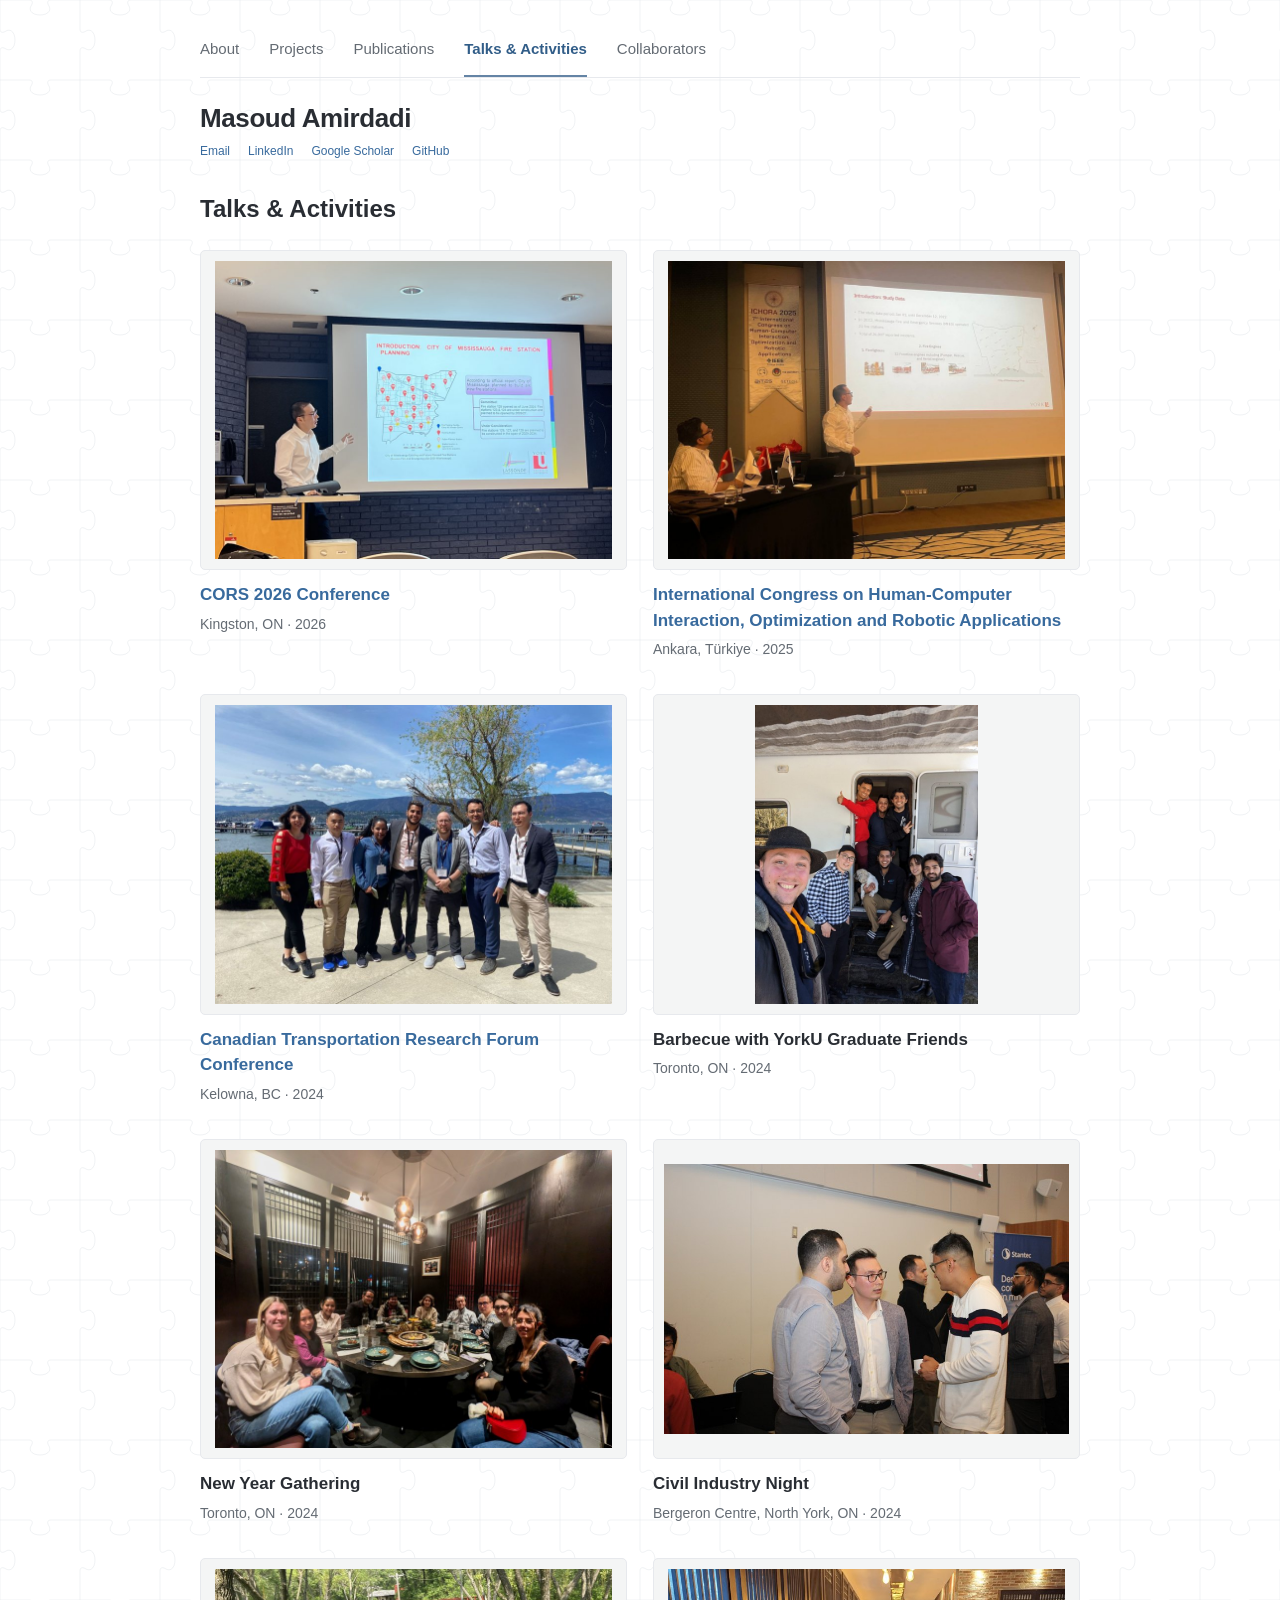
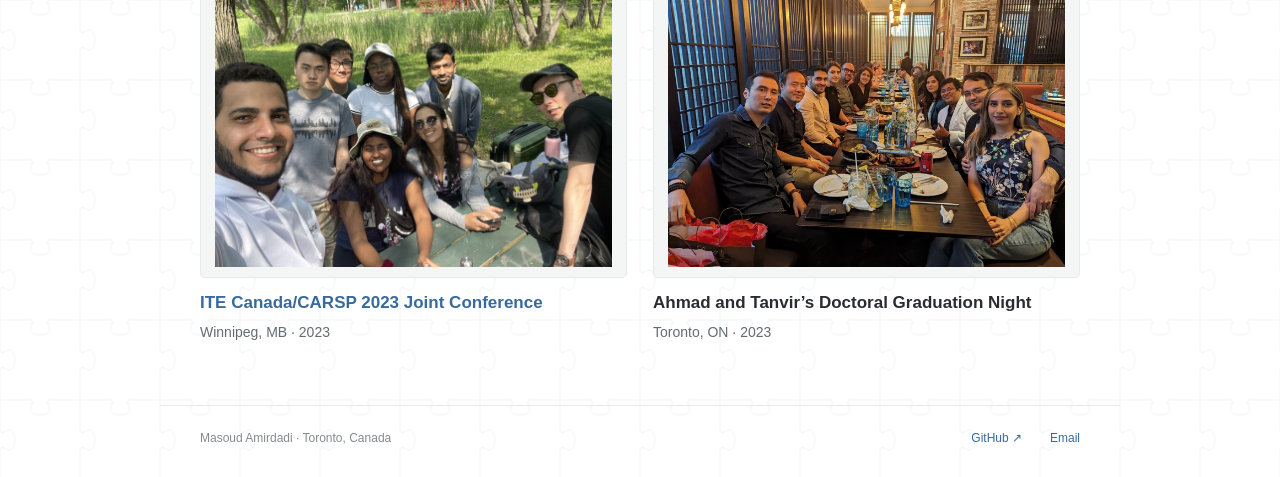
==== commit 467d00d8: "Move Talks and Activities before Collaborators in navigation" ====
--- a/activities.html
+++ b/activities.html
@@ -1 +1 @@
-<!doctype html><html lang="en"><head><meta charset="utf-8"><meta name="viewport" content="width=device-width, initial-scale=1"><meta name="description" content="Masoud Amirdadi's research in operations research and transportation."><title>Talks &amp; Activities | Masoud Amirdadi</title><link rel="icon" href="assets/favicon.svg" type="image/svg+xml"><meta name="theme-color" content="#315d88"><link rel="stylesheet" href="style.css?v=publications-1"></head><body class="home subpage"><a class="skip" href="#main">Skip to content</a><main id="main"><nav class="page-tabs" aria-label="Main navigation"><a href="index.html">About</a><a href="projects.html">Projects</a><a href="publications.html">Publications</a><a href="collaborators.html">Collaborators</a><a href="activities.html" aria-current="page">Talks &amp; Activities</a></nav><section class="profile"><div class="profile-details"><h1>Masoud Amirdadi</h1><div class="profile-links"><a href="mailto:masoud92@yorku.ca">Email</a><a href="https://www.linkedin.com/in/masoud-amirdadi-058742201/">LinkedIn</a><a href="https://scholar.google.com/citations?user=JSS_i_AAAAAJ&amp;hl=en">Google Scholar</a><a href="https://github.com/Masoud-Amirdadi">GitHub</a></div></div></section><section class="activities"><h2>Talks &amp; Activities</h2><div class="activity-grid"><figure class="activity-card"><a class="gallery-photo" href="assets/activities/cors-2026.jpg" data-caption="CORS 2026 Conference · Kingston, ON · 2026" aria-label="Enlarge photo: CORS 2026 Conference · Kingston, ON · 2026"><img src="assets/activities/cors-2026-thumb.jpg" alt="Presentation on Mississauga fire-station planning at CORS 2026 in Kingston" loading="lazy"></a><figcaption><h3><a href="https://site.pheedloop.com/event/cors2026/home">CORS 2026 Conference</a></h3><p>Kingston, ON · 2026</p></figcaption></figure><figure class="activity-card"><a class="gallery-photo" href="assets/activities/ankara-2025.jpg?v=presentation" data-caption="International Congress on Human-Computer Interaction, Optimization and Robotic Applications · Ankara, Türkiye · 2025" aria-label="Enlarge photo: International Congress on Human-Computer Interaction, Optimization and Robotic Applications · Ankara, Türkiye · 2025"><img src="assets/activities/ankara-2025-thumb.jpg?v=presentation" alt="Presenting fire emergency response research at ICHORA 2025 in Ankara" loading="lazy"></a><figcaption><h3><a href="https://ichoracongress.com/">International Congress on Human-Computer Interaction, Optimization and Robotic Applications</a></h3><p>Ankara, Türkiye · 2025</p></figcaption></figure><figure class="activity-card"><a class="gallery-photo" href="assets/activities/ctrf-2024.jpg" data-caption="Canadian Transportation Research Forum Conference · Kelowna, BC · 2024" aria-label="Enlarge photo: Canadian Transportation Research Forum Conference · Kelowna, BC · 2024"><img src="assets/activities/ctrf-2024-thumb.jpg" alt="Group photograph at Canadian Transportation Research Forum Conference · Kelowna, BC · 2024" loading="lazy"></a><figcaption><h3><a href="https://www.linkedin.com/company/ctrf-grtc/">Canadian Transportation Research Forum Conference</a></h3><p>Kelowna, BC · 2024</p></figcaption></figure><figure class="activity-card"><a class="gallery-photo" href="assets/activities/yorku-barbecue-2024.jpg" data-caption="Barbecue with YorkU Graduate Friends · Toronto, ON · 2024" aria-label="Enlarge photo: Barbecue with YorkU Graduate Friends · Toronto, ON · 2024"><img src="assets/activities/yorku-barbecue-2024-thumb.jpg" alt="Group photograph at Barbecue with YorkU Graduate Friends · Toronto, ON · 2024" loading="lazy"></a><figcaption><h3>Barbecue with YorkU Graduate Friends</h3><p>Toronto, ON · 2024</p></figcaption></figure><figure class="activity-card"><a class="gallery-photo" href="assets/activities/holiday-2024.jpg" data-caption="New Year Gathering · Toronto, ON · 2024" aria-label="Enlarge photo: New Year Gathering · Toronto, ON · 2024"><img src="assets/activities/holiday-2024-thumb.jpg" alt="Group photograph at New Year Gathering · Toronto, ON · 2024" loading="lazy"></a><figcaption><h3>New Year Gathering</h3><p>Toronto, ON · 2024</p></figcaption></figure><figure class="activity-card"><a class="gallery-photo" href="assets/activities/civil-industry-2024.jpg" data-caption="Civil Industry Night · Bergeron Centre, North York, ON · 2024" aria-label="Enlarge photo: Civil Industry Night · Bergeron Centre, North York, ON · 2024"><img src="assets/activities/civil-industry-2024-thumb.jpg" alt="Group photograph at Civil Industry Night · Bergeron Centre, North York, ON · 2024" loading="lazy"></a><figcaption><h3>Civil Industry Night</h3><p>Bergeron Centre, North York, ON · 2024</p></figcaption></figure><figure class="activity-card"><a class="gallery-photo" href="assets/activities/winnipeg-conference.jpg" data-caption="ITE Canada/CARSP 2023 Joint Conference · Winnipeg, MB · 2023" aria-label="Enlarge photo: ITE Canada/CARSP 2023 Joint Conference · Winnipeg, MB · 2023"><img src="assets/activities/winnipeg-conference-thumb.jpg" alt="Group photograph at ITE Canada/CARSP 2023 Joint Conference · Winnipeg, MB · 2023" loading="lazy"></a><figcaption><h3><a href="https://carsp.ca/en/events-and-training/conference/past-conferences/ite-canada-carsp-2023-joint-conference/">ITE Canada/CARSP 2023 Joint Conference</a></h3><p>Winnipeg, MB · 2023</p></figcaption></figure><figure class="activity-card"><a class="gallery-photo" href="assets/activities/doctoral-graduation-2023.jpg" data-caption="Ahmad and Tanvir’s Doctoral Graduation Night · Toronto, ON · 2023" aria-label="Enlarge photo: Ahmad and Tanvir’s Doctoral Graduation Night · Toronto, ON · 2023"><img src="assets/activities/doctoral-graduation-2023-thumb.jpg" alt="Group photograph at Ahmad and Tanvir’s Doctoral Graduation Night · Toronto, ON · 2023" loading="lazy"></a><figcaption><h3>Ahmad and Tanvir’s Doctoral Graduation Night</h3><p>Toronto, ON · 2023</p></figcaption></figure></div></section><dialog class="photo-viewer" aria-labelledby="photo-caption"><button type="button" class="photo-close" aria-label="Close photo">Close ×</button><img alt=""><p id="photo-caption"></p></dialog></main><footer><span>Masoud Amirdadi · Toronto, Canada</span><a href="https://github.com/Masoud-Amirdadi">GitHub ↗</a><a href="mailto:masoud92@yorku.ca">Email</a></footer><script src="script.js?v=media-2"></script></body></html>+<!doctype html><html lang="en"><head><meta charset="utf-8"><meta name="viewport" content="width=device-width, initial-scale=1"><meta name="description" content="Masoud Amirdadi's research in operations research and transportation."><title>Talks &amp; Activities | Masoud Amirdadi</title><link rel="icon" href="assets/favicon.svg" type="image/svg+xml"><meta name="theme-color" content="#315d88"><link rel="stylesheet" href="style.css?v=publications-1"></head><body class="home subpage"><a class="skip" href="#main">Skip to content</a><main id="main"><nav class="page-tabs" aria-label="Main navigation"><a href="index.html">About</a><a href="projects.html">Projects</a><a href="publications.html">Publications</a><a href="activities.html" aria-current="page">Talks &amp; Activities</a><a href="collaborators.html">Collaborators</a></nav><section class="profile"><div class="profile-details"><h1>Masoud Amirdadi</h1><div class="profile-links"><a href="mailto:masoud92@yorku.ca">Email</a><a href="https://www.linkedin.com/in/masoud-amirdadi-058742201/">LinkedIn</a><a href="https://scholar.google.com/citations?user=JSS_i_AAAAAJ&amp;hl=en">Google Scholar</a><a href="https://github.com/Masoud-Amirdadi">GitHub</a></div></div></section><section class="activities"><h2>Talks &amp; Activities</h2><div class="activity-grid"><figure class="activity-card"><a class="gallery-photo" href="assets/activities/cors-2026.jpg" data-caption="CORS 2026 Conference · Kingston, ON · 2026" aria-label="Enlarge photo: CORS 2026 Conference · Kingston, ON · 2026"><img src="assets/activities/cors-2026-thumb.jpg" alt="Presentation on Mississauga fire-station planning at CORS 2026 in Kingston" loading="lazy"></a><figcaption><h3><a href="https://site.pheedloop.com/event/cors2026/home">CORS 2026 Conference</a></h3><p>Kingston, ON · 2026</p></figcaption></figure><figure class="activity-card"><a class="gallery-photo" href="assets/activities/ankara-2025.jpg?v=presentation" data-caption="International Congress on Human-Computer Interaction, Optimization and Robotic Applications · Ankara, Türkiye · 2025" aria-label="Enlarge photo: International Congress on Human-Computer Interaction, Optimization and Robotic Applications · Ankara, Türkiye · 2025"><img src="assets/activities/ankara-2025-thumb.jpg?v=presentation" alt="Presenting fire emergency response research at ICHORA 2025 in Ankara" loading="lazy"></a><figcaption><h3><a href="https://ichoracongress.com/">International Congress on Human-Computer Interaction, Optimization and Robotic Applications</a></h3><p>Ankara, Türkiye · 2025</p></figcaption></figure><figure class="activity-card"><a class="gallery-photo" href="assets/activities/ctrf-2024.jpg" data-caption="Canadian Transportation Research Forum Conference · Kelowna, BC · 2024" aria-label="Enlarge photo: Canadian Transportation Research Forum Conference · Kelowna, BC · 2024"><img src="assets/activities/ctrf-2024-thumb.jpg" alt="Group photograph at Canadian Transportation Research Forum Conference · Kelowna, BC · 2024" loading="lazy"></a><figcaption><h3><a href="https://www.linkedin.com/company/ctrf-grtc/">Canadian Transportation Research Forum Conference</a></h3><p>Kelowna, BC · 2024</p></figcaption></figure><figure class="activity-card"><a class="gallery-photo" href="assets/activities/yorku-barbecue-2024.jpg" data-caption="Barbecue with YorkU Graduate Friends · Toronto, ON · 2024" aria-label="Enlarge photo: Barbecue with YorkU Graduate Friends · Toronto, ON · 2024"><img src="assets/activities/yorku-barbecue-2024-thumb.jpg" alt="Group photograph at Barbecue with YorkU Graduate Friends · Toronto, ON · 2024" loading="lazy"></a><figcaption><h3>Barbecue with YorkU Graduate Friends</h3><p>Toronto, ON · 2024</p></figcaption></figure><figure class="activity-card"><a class="gallery-photo" href="assets/activities/holiday-2024.jpg" data-caption="New Year Gathering · Toronto, ON · 2024" aria-label="Enlarge photo: New Year Gathering · Toronto, ON · 2024"><img src="assets/activities/holiday-2024-thumb.jpg" alt="Group photograph at New Year Gathering · Toronto, ON · 2024" loading="lazy"></a><figcaption><h3>New Year Gathering</h3><p>Toronto, ON · 2024</p></figcaption></figure><figure class="activity-card"><a class="gallery-photo" href="assets/activities/civil-industry-2024.jpg" data-caption="Civil Industry Night · Bergeron Centre, North York, ON · 2024" aria-label="Enlarge photo: Civil Industry Night · Bergeron Centre, North York, ON · 2024"><img src="assets/activities/civil-industry-2024-thumb.jpg" alt="Group photograph at Civil Industry Night · Bergeron Centre, North York, ON · 2024" loading="lazy"></a><figcaption><h3>Civil Industry Night</h3><p>Bergeron Centre, North York, ON · 2024</p></figcaption></figure><figure class="activity-card"><a class="gallery-photo" href="assets/activities/winnipeg-conference.jpg" data-caption="ITE Canada/CARSP 2023 Joint Conference · Winnipeg, MB · 2023" aria-label="Enlarge photo: ITE Canada/CARSP 2023 Joint Conference · Winnipeg, MB · 2023"><img src="assets/activities/winnipeg-conference-thumb.jpg" alt="Group photograph at ITE Canada/CARSP 2023 Joint Conference · Winnipeg, MB · 2023" loading="lazy"></a><figcaption><h3><a href="https://carsp.ca/en/events-and-training/conference/past-conferences/ite-canada-carsp-2023-joint-conference/">ITE Canada/CARSP 2023 Joint Conference</a></h3><p>Winnipeg, MB · 2023</p></figcaption></figure><figure class="activity-card"><a class="gallery-photo" href="assets/activities/doctoral-graduation-2023.jpg" data-caption="Ahmad and Tanvir’s Doctoral Graduation Night · Toronto, ON · 2023" aria-label="Enlarge photo: Ahmad and Tanvir’s Doctoral Graduation Night · Toronto, ON · 2023"><img src="assets/activities/doctoral-graduation-2023-thumb.jpg" alt="Group photograph at Ahmad and Tanvir’s Doctoral Graduation Night · Toronto, ON · 2023" loading="lazy"></a><figcaption><h3>Ahmad and Tanvir’s Doctoral Graduation Night</h3><p>Toronto, ON · 2023</p></figcaption></figure></div></section><dialog class="photo-viewer" aria-labelledby="photo-caption"><button type="button" class="photo-close" aria-label="Close photo">Close ×</button><img alt=""><p id="photo-caption"></p></dialog></main><footer><span>Masoud Amirdadi · Toronto, Canada</span><a href="https://github.com/Masoud-Amirdadi">GitHub ↗</a><a href="mailto:masoud92@yorku.ca">Email</a></footer><script src="script.js?v=media-2"></script></body></html>
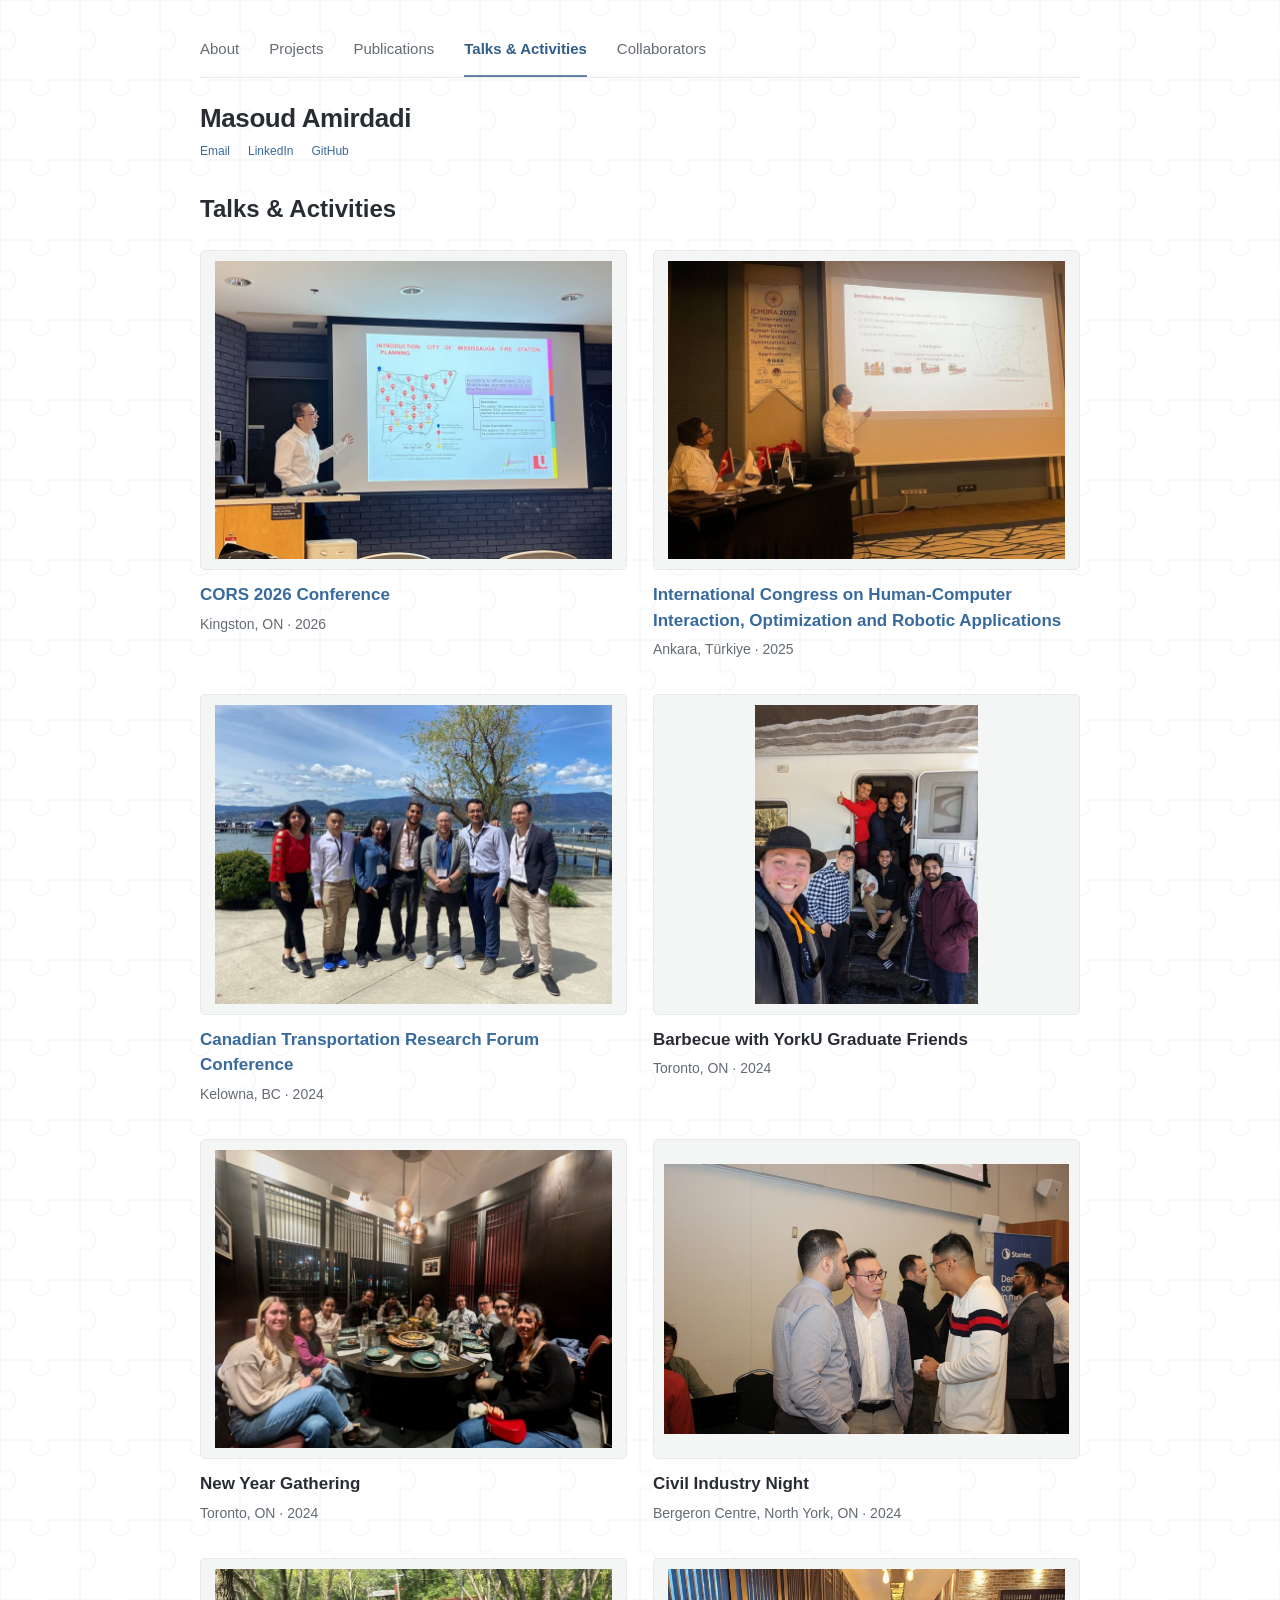
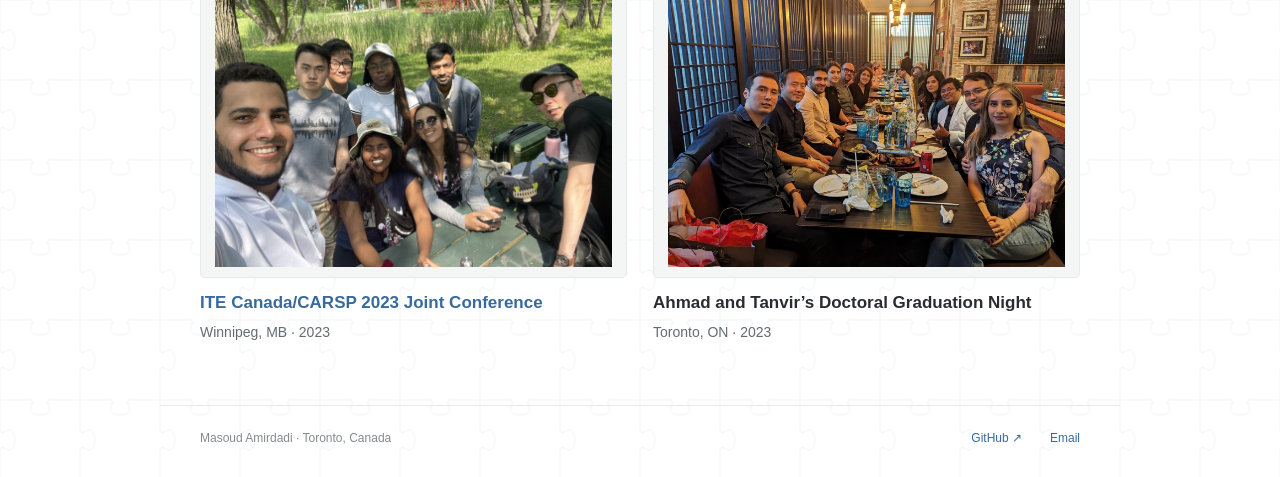
==== commit 9b307a1f: "Keep only Email LinkedIn and GitHub below profile name" ====
--- a/activities.html
+++ b/activities.html
@@ -1 +1 @@
-<!doctype html><html lang="en"><head><meta charset="utf-8"><meta name="viewport" content="width=device-width, initial-scale=1"><meta name="description" content="Masoud Amirdadi's research in operations research and transportation."><title>Talks &amp; Activities | Masoud Amirdadi</title><link rel="icon" href="assets/favicon.svg" type="image/svg+xml"><meta name="theme-color" content="#315d88"><link rel="stylesheet" href="style.css?v=publications-1"></head><body class="home subpage"><a class="skip" href="#main">Skip to content</a><main id="main"><nav class="page-tabs" aria-label="Main navigation"><a href="index.html">About</a><a href="projects.html">Projects</a><a href="publications.html">Publications</a><a href="activities.html" aria-current="page">Talks &amp; Activities</a><a href="collaborators.html">Collaborators</a></nav><section class="profile"><div class="profile-details"><h1>Masoud Amirdadi</h1><div class="profile-links"><a href="mailto:masoud92@yorku.ca">Email</a><a href="https://www.linkedin.com/in/masoud-amirdadi-058742201/">LinkedIn</a><a href="https://scholar.google.com/citations?user=JSS_i_AAAAAJ&amp;hl=en">Google Scholar</a><a href="https://github.com/Masoud-Amirdadi">GitHub</a></div></div></section><section class="activities"><h2>Talks &amp; Activities</h2><div class="activity-grid"><figure class="activity-card"><a class="gallery-photo" href="assets/activities/cors-2026.jpg" data-caption="CORS 2026 Conference · Kingston, ON · 2026" aria-label="Enlarge photo: CORS 2026 Conference · Kingston, ON · 2026"><img src="assets/activities/cors-2026-thumb.jpg" alt="Presentation on Mississauga fire-station planning at CORS 2026 in Kingston" loading="lazy"></a><figcaption><h3><a href="https://site.pheedloop.com/event/cors2026/home">CORS 2026 Conference</a></h3><p>Kingston, ON · 2026</p></figcaption></figure><figure class="activity-card"><a class="gallery-photo" href="assets/activities/ankara-2025.jpg?v=presentation" data-caption="International Congress on Human-Computer Interaction, Optimization and Robotic Applications · Ankara, Türkiye · 2025" aria-label="Enlarge photo: International Congress on Human-Computer Interaction, Optimization and Robotic Applications · Ankara, Türkiye · 2025"><img src="assets/activities/ankara-2025-thumb.jpg?v=presentation" alt="Presenting fire emergency response research at ICHORA 2025 in Ankara" loading="lazy"></a><figcaption><h3><a href="https://ichoracongress.com/">International Congress on Human-Computer Interaction, Optimization and Robotic Applications</a></h3><p>Ankara, Türkiye · 2025</p></figcaption></figure><figure class="activity-card"><a class="gallery-photo" href="assets/activities/ctrf-2024.jpg" data-caption="Canadian Transportation Research Forum Conference · Kelowna, BC · 2024" aria-label="Enlarge photo: Canadian Transportation Research Forum Conference · Kelowna, BC · 2024"><img src="assets/activities/ctrf-2024-thumb.jpg" alt="Group photograph at Canadian Transportation Research Forum Conference · Kelowna, BC · 2024" loading="lazy"></a><figcaption><h3><a href="https://www.linkedin.com/company/ctrf-grtc/">Canadian Transportation Research Forum Conference</a></h3><p>Kelowna, BC · 2024</p></figcaption></figure><figure class="activity-card"><a class="gallery-photo" href="assets/activities/yorku-barbecue-2024.jpg" data-caption="Barbecue with YorkU Graduate Friends · Toronto, ON · 2024" aria-label="Enlarge photo: Barbecue with YorkU Graduate Friends · Toronto, ON · 2024"><img src="assets/activities/yorku-barbecue-2024-thumb.jpg" alt="Group photograph at Barbecue with YorkU Graduate Friends · Toronto, ON · 2024" loading="lazy"></a><figcaption><h3>Barbecue with YorkU Graduate Friends</h3><p>Toronto, ON · 2024</p></figcaption></figure><figure class="activity-card"><a class="gallery-photo" href="assets/activities/holiday-2024.jpg" data-caption="New Year Gathering · Toronto, ON · 2024" aria-label="Enlarge photo: New Year Gathering · Toronto, ON · 2024"><img src="assets/activities/holiday-2024-thumb.jpg" alt="Group photograph at New Year Gathering · Toronto, ON · 2024" loading="lazy"></a><figcaption><h3>New Year Gathering</h3><p>Toronto, ON · 2024</p></figcaption></figure><figure class="activity-card"><a class="gallery-photo" href="assets/activities/civil-industry-2024.jpg" data-caption="Civil Industry Night · Bergeron Centre, North York, ON · 2024" aria-label="Enlarge photo: Civil Industry Night · Bergeron Centre, North York, ON · 2024"><img src="assets/activities/civil-industry-2024-thumb.jpg" alt="Group photograph at Civil Industry Night · Bergeron Centre, North York, ON · 2024" loading="lazy"></a><figcaption><h3>Civil Industry Night</h3><p>Bergeron Centre, North York, ON · 2024</p></figcaption></figure><figure class="activity-card"><a class="gallery-photo" href="assets/activities/winnipeg-conference.jpg" data-caption="ITE Canada/CARSP 2023 Joint Conference · Winnipeg, MB · 2023" aria-label="Enlarge photo: ITE Canada/CARSP 2023 Joint Conference · Winnipeg, MB · 2023"><img src="assets/activities/winnipeg-conference-thumb.jpg" alt="Group photograph at ITE Canada/CARSP 2023 Joint Conference · Winnipeg, MB · 2023" loading="lazy"></a><figcaption><h3><a href="https://carsp.ca/en/events-and-training/conference/past-conferences/ite-canada-carsp-2023-joint-conference/">ITE Canada/CARSP 2023 Joint Conference</a></h3><p>Winnipeg, MB · 2023</p></figcaption></figure><figure class="activity-card"><a class="gallery-photo" href="assets/activities/doctoral-graduation-2023.jpg" data-caption="Ahmad and Tanvir’s Doctoral Graduation Night · Toronto, ON · 2023" aria-label="Enlarge photo: Ahmad and Tanvir’s Doctoral Graduation Night · Toronto, ON · 2023"><img src="assets/activities/doctoral-graduation-2023-thumb.jpg" alt="Group photograph at Ahmad and Tanvir’s Doctoral Graduation Night · Toronto, ON · 2023" loading="lazy"></a><figcaption><h3>Ahmad and Tanvir’s Doctoral Graduation Night</h3><p>Toronto, ON · 2023</p></figcaption></figure></div></section><dialog class="photo-viewer" aria-labelledby="photo-caption"><button type="button" class="photo-close" aria-label="Close photo">Close ×</button><img alt=""><p id="photo-caption"></p></dialog></main><footer><span>Masoud Amirdadi · Toronto, Canada</span><a href="https://github.com/Masoud-Amirdadi">GitHub ↗</a><a href="mailto:masoud92@yorku.ca">Email</a></footer><script src="script.js?v=media-2"></script></body></html>+<!doctype html><html lang="en"><head><meta charset="utf-8"><meta name="viewport" content="width=device-width, initial-scale=1"><meta name="description" content="Masoud Amirdadi's research in operations research and transportation."><title>Talks &amp; Activities | Masoud Amirdadi</title><link rel="icon" href="assets/favicon.svg" type="image/svg+xml"><meta name="theme-color" content="#315d88"><link rel="stylesheet" href="style.css?v=publications-1"></head><body class="home subpage"><a class="skip" href="#main">Skip to content</a><main id="main"><nav class="page-tabs" aria-label="Main navigation"><a href="index.html">About</a><a href="projects.html">Projects</a><a href="publications.html">Publications</a><a href="activities.html" aria-current="page">Talks &amp; Activities</a><a href="collaborators.html">Collaborators</a></nav><section class="profile"><div class="profile-details"><h1>Masoud Amirdadi</h1><div class="profile-links"><a href="mailto:masoud92@yorku.ca">Email</a><a href="https://www.linkedin.com/in/masoud-amirdadi-058742201/">LinkedIn</a><a href="https://github.com/Masoud-Amirdadi">GitHub</a></div></div></section><section class="activities"><h2>Talks &amp; Activities</h2><div class="activity-grid"><figure class="activity-card"><a class="gallery-photo" href="assets/activities/cors-2026.jpg" data-caption="CORS 2026 Conference · Kingston, ON · 2026" aria-label="Enlarge photo: CORS 2026 Conference · Kingston, ON · 2026"><img src="assets/activities/cors-2026-thumb.jpg" alt="Presentation on Mississauga fire-station planning at CORS 2026 in Kingston" loading="lazy"></a><figcaption><h3><a href="https://site.pheedloop.com/event/cors2026/home">CORS 2026 Conference</a></h3><p>Kingston, ON · 2026</p></figcaption></figure><figure class="activity-card"><a class="gallery-photo" href="assets/activities/ankara-2025.jpg?v=presentation" data-caption="International Congress on Human-Computer Interaction, Optimization and Robotic Applications · Ankara, Türkiye · 2025" aria-label="Enlarge photo: International Congress on Human-Computer Interaction, Optimization and Robotic Applications · Ankara, Türkiye · 2025"><img src="assets/activities/ankara-2025-thumb.jpg?v=presentation" alt="Presenting fire emergency response research at ICHORA 2025 in Ankara" loading="lazy"></a><figcaption><h3><a href="https://ichoracongress.com/">International Congress on Human-Computer Interaction, Optimization and Robotic Applications</a></h3><p>Ankara, Türkiye · 2025</p></figcaption></figure><figure class="activity-card"><a class="gallery-photo" href="assets/activities/ctrf-2024.jpg" data-caption="Canadian Transportation Research Forum Conference · Kelowna, BC · 2024" aria-label="Enlarge photo: Canadian Transportation Research Forum Conference · Kelowna, BC · 2024"><img src="assets/activities/ctrf-2024-thumb.jpg" alt="Group photograph at Canadian Transportation Research Forum Conference · Kelowna, BC · 2024" loading="lazy"></a><figcaption><h3><a href="https://www.linkedin.com/company/ctrf-grtc/">Canadian Transportation Research Forum Conference</a></h3><p>Kelowna, BC · 2024</p></figcaption></figure><figure class="activity-card"><a class="gallery-photo" href="assets/activities/yorku-barbecue-2024.jpg" data-caption="Barbecue with YorkU Graduate Friends · Toronto, ON · 2024" aria-label="Enlarge photo: Barbecue with YorkU Graduate Friends · Toronto, ON · 2024"><img src="assets/activities/yorku-barbecue-2024-thumb.jpg" alt="Group photograph at Barbecue with YorkU Graduate Friends · Toronto, ON · 2024" loading="lazy"></a><figcaption><h3>Barbecue with YorkU Graduate Friends</h3><p>Toronto, ON · 2024</p></figcaption></figure><figure class="activity-card"><a class="gallery-photo" href="assets/activities/holiday-2024.jpg" data-caption="New Year Gathering · Toronto, ON · 2024" aria-label="Enlarge photo: New Year Gathering · Toronto, ON · 2024"><img src="assets/activities/holiday-2024-thumb.jpg" alt="Group photograph at New Year Gathering · Toronto, ON · 2024" loading="lazy"></a><figcaption><h3>New Year Gathering</h3><p>Toronto, ON · 2024</p></figcaption></figure><figure class="activity-card"><a class="gallery-photo" href="assets/activities/civil-industry-2024.jpg" data-caption="Civil Industry Night · Bergeron Centre, North York, ON · 2024" aria-label="Enlarge photo: Civil Industry Night · Bergeron Centre, North York, ON · 2024"><img src="assets/activities/civil-industry-2024-thumb.jpg" alt="Group photograph at Civil Industry Night · Bergeron Centre, North York, ON · 2024" loading="lazy"></a><figcaption><h3>Civil Industry Night</h3><p>Bergeron Centre, North York, ON · 2024</p></figcaption></figure><figure class="activity-card"><a class="gallery-photo" href="assets/activities/winnipeg-conference.jpg" data-caption="ITE Canada/CARSP 2023 Joint Conference · Winnipeg, MB · 2023" aria-label="Enlarge photo: ITE Canada/CARSP 2023 Joint Conference · Winnipeg, MB · 2023"><img src="assets/activities/winnipeg-conference-thumb.jpg" alt="Group photograph at ITE Canada/CARSP 2023 Joint Conference · Winnipeg, MB · 2023" loading="lazy"></a><figcaption><h3><a href="https://carsp.ca/en/events-and-training/conference/past-conferences/ite-canada-carsp-2023-joint-conference/">ITE Canada/CARSP 2023 Joint Conference</a></h3><p>Winnipeg, MB · 2023</p></figcaption></figure><figure class="activity-card"><a class="gallery-photo" href="assets/activities/doctoral-graduation-2023.jpg" data-caption="Ahmad and Tanvir’s Doctoral Graduation Night · Toronto, ON · 2023" aria-label="Enlarge photo: Ahmad and Tanvir’s Doctoral Graduation Night · Toronto, ON · 2023"><img src="assets/activities/doctoral-graduation-2023-thumb.jpg" alt="Group photograph at Ahmad and Tanvir’s Doctoral Graduation Night · Toronto, ON · 2023" loading="lazy"></a><figcaption><h3>Ahmad and Tanvir’s Doctoral Graduation Night</h3><p>Toronto, ON · 2023</p></figcaption></figure></div></section><dialog class="photo-viewer" aria-labelledby="photo-caption"><button type="button" class="photo-close" aria-label="Close photo">Close ×</button><img alt=""><p id="photo-caption"></p></dialog></main><footer><span>Masoud Amirdadi · Toronto, Canada</span><a href="https://github.com/Masoud-Amirdadi">GitHub ↗</a><a href="mailto:masoud92@yorku.ca">Email</a></footer><script src="script.js?v=media-2"></script></body></html>
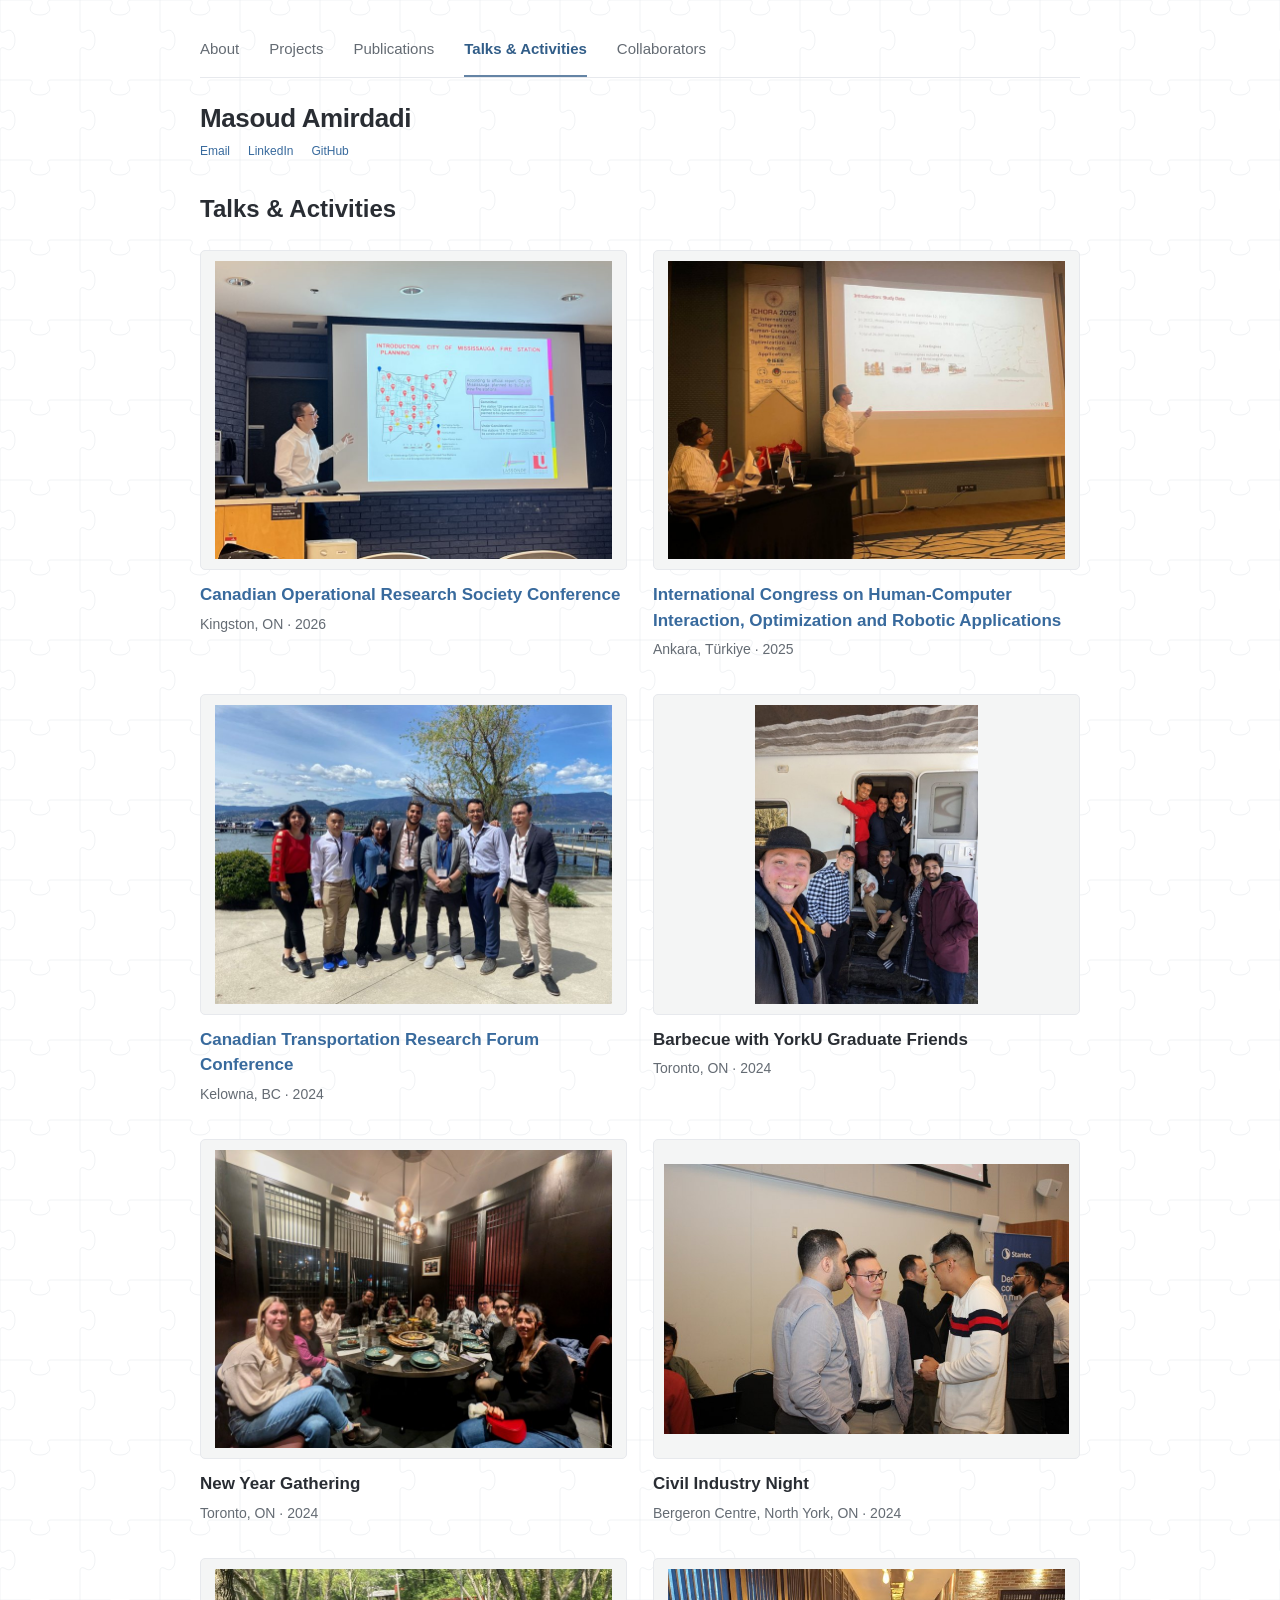
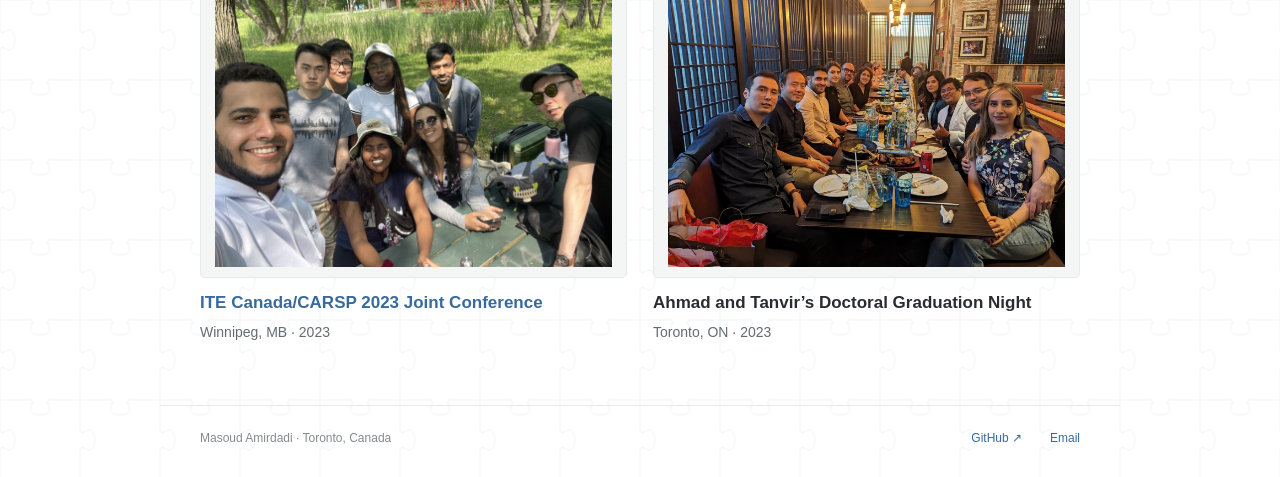
==== commit 9ef52343: "Expand CORS conference name on Talks and Activities" ====
--- a/activities.html
+++ b/activities.html
@@ -1 +1 @@
-<!doctype html><html lang="en"><head><meta charset="utf-8"><meta name="viewport" content="width=device-width, initial-scale=1"><meta name="description" content="Masoud Amirdadi's research in operations research and transportation."><title>Talks &amp; Activities | Masoud Amirdadi</title><link rel="icon" href="assets/favicon.svg" type="image/svg+xml"><meta name="theme-color" content="#315d88"><link rel="stylesheet" href="style.css?v=publications-1"></head><body class="home subpage"><a class="skip" href="#main">Skip to content</a><main id="main"><nav class="page-tabs" aria-label="Main navigation"><a href="index.html">About</a><a href="projects.html">Projects</a><a href="publications.html">Publications</a><a href="activities.html" aria-current="page">Talks &amp; Activities</a><a href="collaborators.html">Collaborators</a></nav><section class="profile"><div class="profile-details"><h1>Masoud Amirdadi</h1><div class="profile-links"><a href="mailto:masoud92@yorku.ca">Email</a><a href="https://www.linkedin.com/in/masoud-amirdadi-058742201/">LinkedIn</a><a href="https://github.com/Masoud-Amirdadi">GitHub</a></div></div></section><section class="activities"><h2>Talks &amp; Activities</h2><div class="activity-grid"><figure class="activity-card"><a class="gallery-photo" href="assets/activities/cors-2026.jpg" data-caption="CORS 2026 Conference · Kingston, ON · 2026" aria-label="Enlarge photo: CORS 2026 Conference · Kingston, ON · 2026"><img src="assets/activities/cors-2026-thumb.jpg" alt="Presentation on Mississauga fire-station planning at CORS 2026 in Kingston" loading="lazy"></a><figcaption><h3><a href="https://site.pheedloop.com/event/cors2026/home">CORS 2026 Conference</a></h3><p>Kingston, ON · 2026</p></figcaption></figure><figure class="activity-card"><a class="gallery-photo" href="assets/activities/ankara-2025.jpg?v=presentation" data-caption="International Congress on Human-Computer Interaction, Optimization and Robotic Applications · Ankara, Türkiye · 2025" aria-label="Enlarge photo: International Congress on Human-Computer Interaction, Optimization and Robotic Applications · Ankara, Türkiye · 2025"><img src="assets/activities/ankara-2025-thumb.jpg?v=presentation" alt="Presenting fire emergency response research at ICHORA 2025 in Ankara" loading="lazy"></a><figcaption><h3><a href="https://ichoracongress.com/">International Congress on Human-Computer Interaction, Optimization and Robotic Applications</a></h3><p>Ankara, Türkiye · 2025</p></figcaption></figure><figure class="activity-card"><a class="gallery-photo" href="assets/activities/ctrf-2024.jpg" data-caption="Canadian Transportation Research Forum Conference · Kelowna, BC · 2024" aria-label="Enlarge photo: Canadian Transportation Research Forum Conference · Kelowna, BC · 2024"><img src="assets/activities/ctrf-2024-thumb.jpg" alt="Group photograph at Canadian Transportation Research Forum Conference · Kelowna, BC · 2024" loading="lazy"></a><figcaption><h3><a href="https://www.linkedin.com/company/ctrf-grtc/">Canadian Transportation Research Forum Conference</a></h3><p>Kelowna, BC · 2024</p></figcaption></figure><figure class="activity-card"><a class="gallery-photo" href="assets/activities/yorku-barbecue-2024.jpg" data-caption="Barbecue with YorkU Graduate Friends · Toronto, ON · 2024" aria-label="Enlarge photo: Barbecue with YorkU Graduate Friends · Toronto, ON · 2024"><img src="assets/activities/yorku-barbecue-2024-thumb.jpg" alt="Group photograph at Barbecue with YorkU Graduate Friends · Toronto, ON · 2024" loading="lazy"></a><figcaption><h3>Barbecue with YorkU Graduate Friends</h3><p>Toronto, ON · 2024</p></figcaption></figure><figure class="activity-card"><a class="gallery-photo" href="assets/activities/holiday-2024.jpg" data-caption="New Year Gathering · Toronto, ON · 2024" aria-label="Enlarge photo: New Year Gathering · Toronto, ON · 2024"><img src="assets/activities/holiday-2024-thumb.jpg" alt="Group photograph at New Year Gathering · Toronto, ON · 2024" loading="lazy"></a><figcaption><h3>New Year Gathering</h3><p>Toronto, ON · 2024</p></figcaption></figure><figure class="activity-card"><a class="gallery-photo" href="assets/activities/civil-industry-2024.jpg" data-caption="Civil Industry Night · Bergeron Centre, North York, ON · 2024" aria-label="Enlarge photo: Civil Industry Night · Bergeron Centre, North York, ON · 2024"><img src="assets/activities/civil-industry-2024-thumb.jpg" alt="Group photograph at Civil Industry Night · Bergeron Centre, North York, ON · 2024" loading="lazy"></a><figcaption><h3>Civil Industry Night</h3><p>Bergeron Centre, North York, ON · 2024</p></figcaption></figure><figure class="activity-card"><a class="gallery-photo" href="assets/activities/winnipeg-conference.jpg" data-caption="ITE Canada/CARSP 2023 Joint Conference · Winnipeg, MB · 2023" aria-label="Enlarge photo: ITE Canada/CARSP 2023 Joint Conference · Winnipeg, MB · 2023"><img src="assets/activities/winnipeg-conference-thumb.jpg" alt="Group photograph at ITE Canada/CARSP 2023 Joint Conference · Winnipeg, MB · 2023" loading="lazy"></a><figcaption><h3><a href="https://carsp.ca/en/events-and-training/conference/past-conferences/ite-canada-carsp-2023-joint-conference/">ITE Canada/CARSP 2023 Joint Conference</a></h3><p>Winnipeg, MB · 2023</p></figcaption></figure><figure class="activity-card"><a class="gallery-photo" href="assets/activities/doctoral-graduation-2023.jpg" data-caption="Ahmad and Tanvir’s Doctoral Graduation Night · Toronto, ON · 2023" aria-label="Enlarge photo: Ahmad and Tanvir’s Doctoral Graduation Night · Toronto, ON · 2023"><img src="assets/activities/doctoral-graduation-2023-thumb.jpg" alt="Group photograph at Ahmad and Tanvir’s Doctoral Graduation Night · Toronto, ON · 2023" loading="lazy"></a><figcaption><h3>Ahmad and Tanvir’s Doctoral Graduation Night</h3><p>Toronto, ON · 2023</p></figcaption></figure></div></section><dialog class="photo-viewer" aria-labelledby="photo-caption"><button type="button" class="photo-close" aria-label="Close photo">Close ×</button><img alt=""><p id="photo-caption"></p></dialog></main><footer><span>Masoud Amirdadi · Toronto, Canada</span><a href="https://github.com/Masoud-Amirdadi">GitHub ↗</a><a href="mailto:masoud92@yorku.ca">Email</a></footer><script src="script.js?v=media-2"></script></body></html>+<!doctype html><html lang="en"><head><meta charset="utf-8"><meta name="viewport" content="width=device-width, initial-scale=1"><meta name="description" content="Masoud Amirdadi's research in operations research and transportation."><title>Talks &amp; Activities | Masoud Amirdadi</title><link rel="icon" href="assets/favicon.svg" type="image/svg+xml"><meta name="theme-color" content="#315d88"><link rel="stylesheet" href="style.css?v=publications-1"></head><body class="home subpage"><a class="skip" href="#main">Skip to content</a><main id="main"><nav class="page-tabs" aria-label="Main navigation"><a href="index.html">About</a><a href="projects.html">Projects</a><a href="publications.html">Publications</a><a href="activities.html" aria-current="page">Talks &amp; Activities</a><a href="collaborators.html">Collaborators</a></nav><section class="profile"><div class="profile-details"><h1>Masoud Amirdadi</h1><div class="profile-links"><a href="mailto:masoud92@yorku.ca">Email</a><a href="https://www.linkedin.com/in/masoud-amirdadi-058742201/">LinkedIn</a><a href="https://github.com/Masoud-Amirdadi">GitHub</a></div></div></section><section class="activities"><h2>Talks &amp; Activities</h2><div class="activity-grid"><figure class="activity-card"><a class="gallery-photo" href="assets/activities/cors-2026.jpg" data-caption="Canadian Operational Research Society Conference · Kingston, ON · 2026" aria-label="Enlarge photo: Canadian Operational Research Society Conference · Kingston, ON · 2026"><img src="assets/activities/cors-2026-thumb.jpg" alt="Presentation on Mississauga fire-station planning at the Canadian Operational Research Society Conference in Kingston in 2026" loading="lazy"></a><figcaption><h3><a href="https://site.pheedloop.com/event/cors2026/home">Canadian Operational Research Society Conference</a></h3><p>Kingston, ON · 2026</p></figcaption></figure><figure class="activity-card"><a class="gallery-photo" href="assets/activities/ankara-2025.jpg?v=presentation" data-caption="International Congress on Human-Computer Interaction, Optimization and Robotic Applications · Ankara, Türkiye · 2025" aria-label="Enlarge photo: International Congress on Human-Computer Interaction, Optimization and Robotic Applications · Ankara, Türkiye · 2025"><img src="assets/activities/ankara-2025-thumb.jpg?v=presentation" alt="Presenting fire emergency response research at ICHORA 2025 in Ankara" loading="lazy"></a><figcaption><h3><a href="https://ichoracongress.com/">International Congress on Human-Computer Interaction, Optimization and Robotic Applications</a></h3><p>Ankara, Türkiye · 2025</p></figcaption></figure><figure class="activity-card"><a class="gallery-photo" href="assets/activities/ctrf-2024.jpg" data-caption="Canadian Transportation Research Forum Conference · Kelowna, BC · 2024" aria-label="Enlarge photo: Canadian Transportation Research Forum Conference · Kelowna, BC · 2024"><img src="assets/activities/ctrf-2024-thumb.jpg" alt="Group photograph at Canadian Transportation Research Forum Conference · Kelowna, BC · 2024" loading="lazy"></a><figcaption><h3><a href="https://www.linkedin.com/company/ctrf-grtc/">Canadian Transportation Research Forum Conference</a></h3><p>Kelowna, BC · 2024</p></figcaption></figure><figure class="activity-card"><a class="gallery-photo" href="assets/activities/yorku-barbecue-2024.jpg" data-caption="Barbecue with YorkU Graduate Friends · Toronto, ON · 2024" aria-label="Enlarge photo: Barbecue with YorkU Graduate Friends · Toronto, ON · 2024"><img src="assets/activities/yorku-barbecue-2024-thumb.jpg" alt="Group photograph at Barbecue with YorkU Graduate Friends · Toronto, ON · 2024" loading="lazy"></a><figcaption><h3>Barbecue with YorkU Graduate Friends</h3><p>Toronto, ON · 2024</p></figcaption></figure><figure class="activity-card"><a class="gallery-photo" href="assets/activities/holiday-2024.jpg" data-caption="New Year Gathering · Toronto, ON · 2024" aria-label="Enlarge photo: New Year Gathering · Toronto, ON · 2024"><img src="assets/activities/holiday-2024-thumb.jpg" alt="Group photograph at New Year Gathering · Toronto, ON · 2024" loading="lazy"></a><figcaption><h3>New Year Gathering</h3><p>Toronto, ON · 2024</p></figcaption></figure><figure class="activity-card"><a class="gallery-photo" href="assets/activities/civil-industry-2024.jpg" data-caption="Civil Industry Night · Bergeron Centre, North York, ON · 2024" aria-label="Enlarge photo: Civil Industry Night · Bergeron Centre, North York, ON · 2024"><img src="assets/activities/civil-industry-2024-thumb.jpg" alt="Group photograph at Civil Industry Night · Bergeron Centre, North York, ON · 2024" loading="lazy"></a><figcaption><h3>Civil Industry Night</h3><p>Bergeron Centre, North York, ON · 2024</p></figcaption></figure><figure class="activity-card"><a class="gallery-photo" href="assets/activities/winnipeg-conference.jpg" data-caption="ITE Canada/CARSP 2023 Joint Conference · Winnipeg, MB · 2023" aria-label="Enlarge photo: ITE Canada/CARSP 2023 Joint Conference · Winnipeg, MB · 2023"><img src="assets/activities/winnipeg-conference-thumb.jpg" alt="Group photograph at ITE Canada/CARSP 2023 Joint Conference · Winnipeg, MB · 2023" loading="lazy"></a><figcaption><h3><a href="https://carsp.ca/en/events-and-training/conference/past-conferences/ite-canada-carsp-2023-joint-conference/">ITE Canada/CARSP 2023 Joint Conference</a></h3><p>Winnipeg, MB · 2023</p></figcaption></figure><figure class="activity-card"><a class="gallery-photo" href="assets/activities/doctoral-graduation-2023.jpg" data-caption="Ahmad and Tanvir’s Doctoral Graduation Night · Toronto, ON · 2023" aria-label="Enlarge photo: Ahmad and Tanvir’s Doctoral Graduation Night · Toronto, ON · 2023"><img src="assets/activities/doctoral-graduation-2023-thumb.jpg" alt="Group photograph at Ahmad and Tanvir’s Doctoral Graduation Night · Toronto, ON · 2023" loading="lazy"></a><figcaption><h3>Ahmad and Tanvir’s Doctoral Graduation Night</h3><p>Toronto, ON · 2023</p></figcaption></figure></div></section><dialog class="photo-viewer" aria-labelledby="photo-caption"><button type="button" class="photo-close" aria-label="Close photo">Close ×</button><img alt=""><p id="photo-caption"></p></dialog></main><footer><span>Masoud Amirdadi · Toronto, Canada</span><a href="https://github.com/Masoud-Amirdadi">GitHub ↗</a><a href="mailto:masoud92@yorku.ca">Email</a></footer><script src="script.js?v=media-2"></script></body></html>
